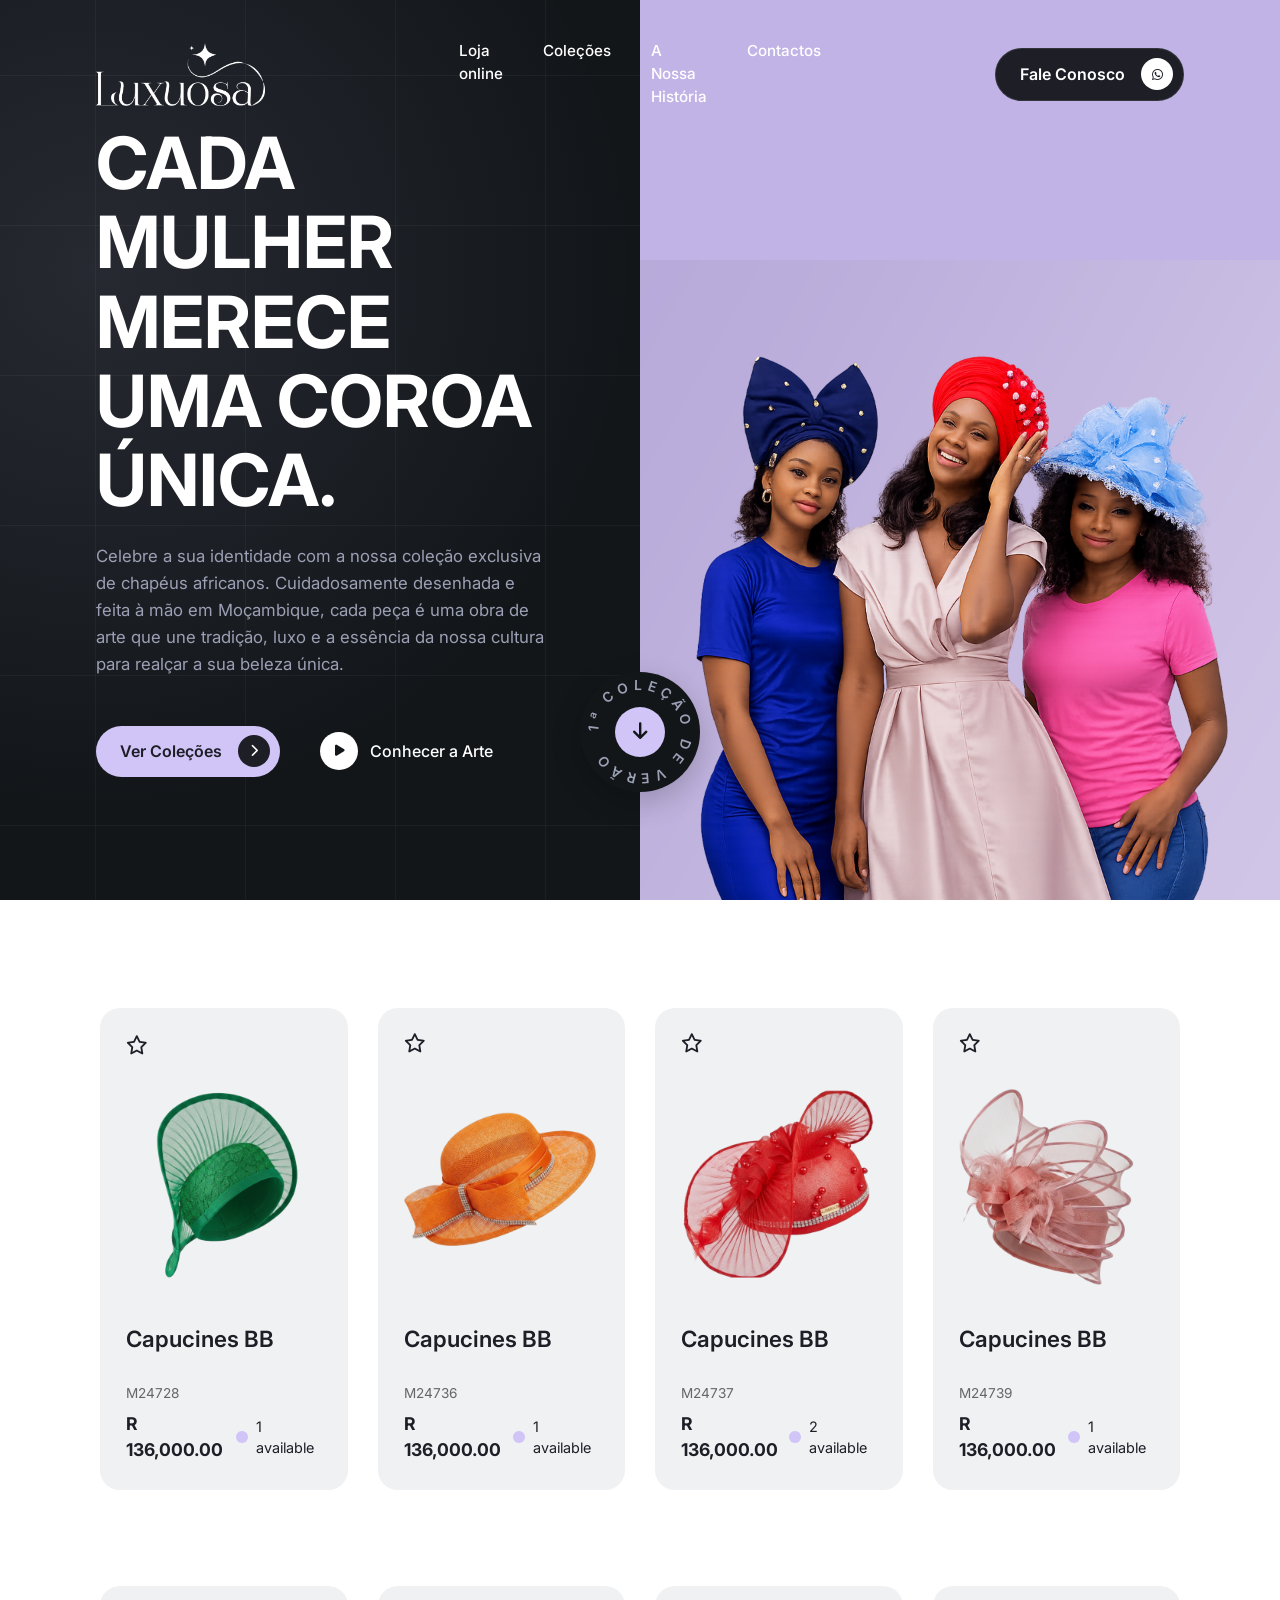
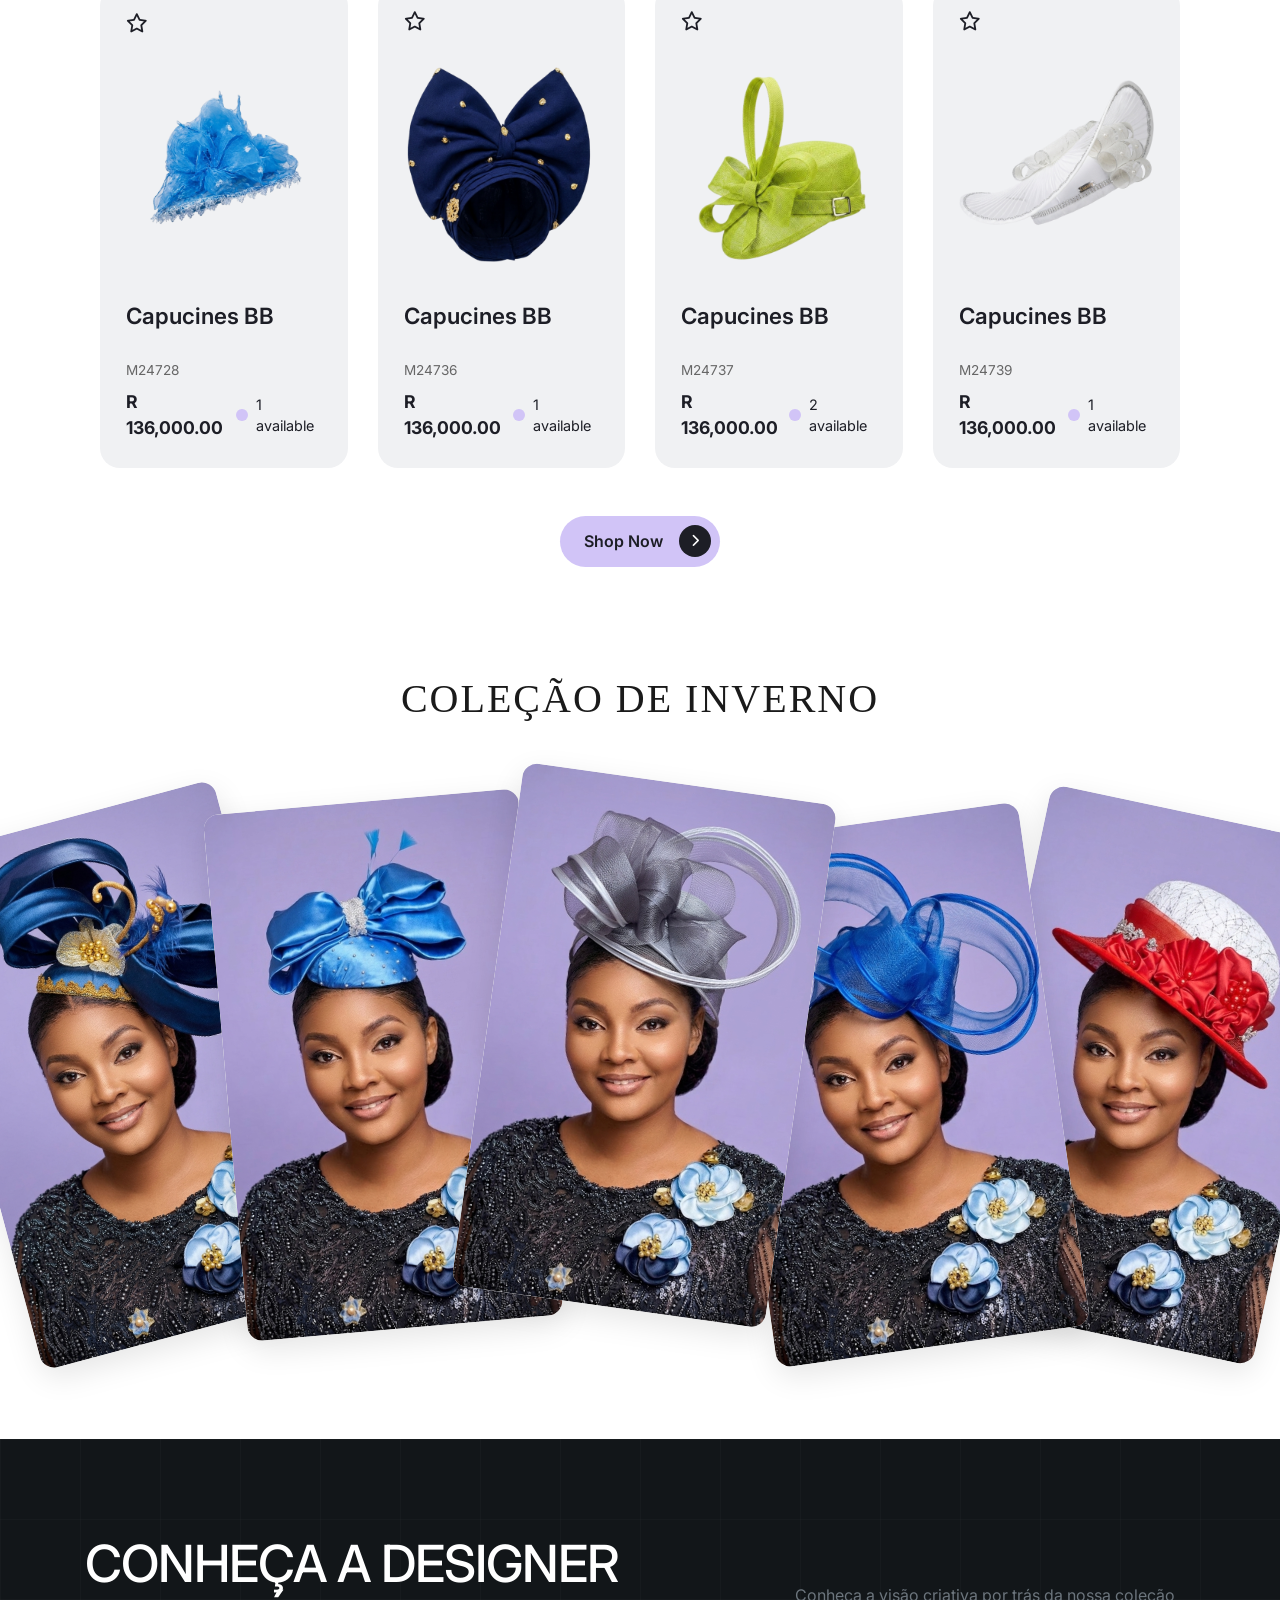
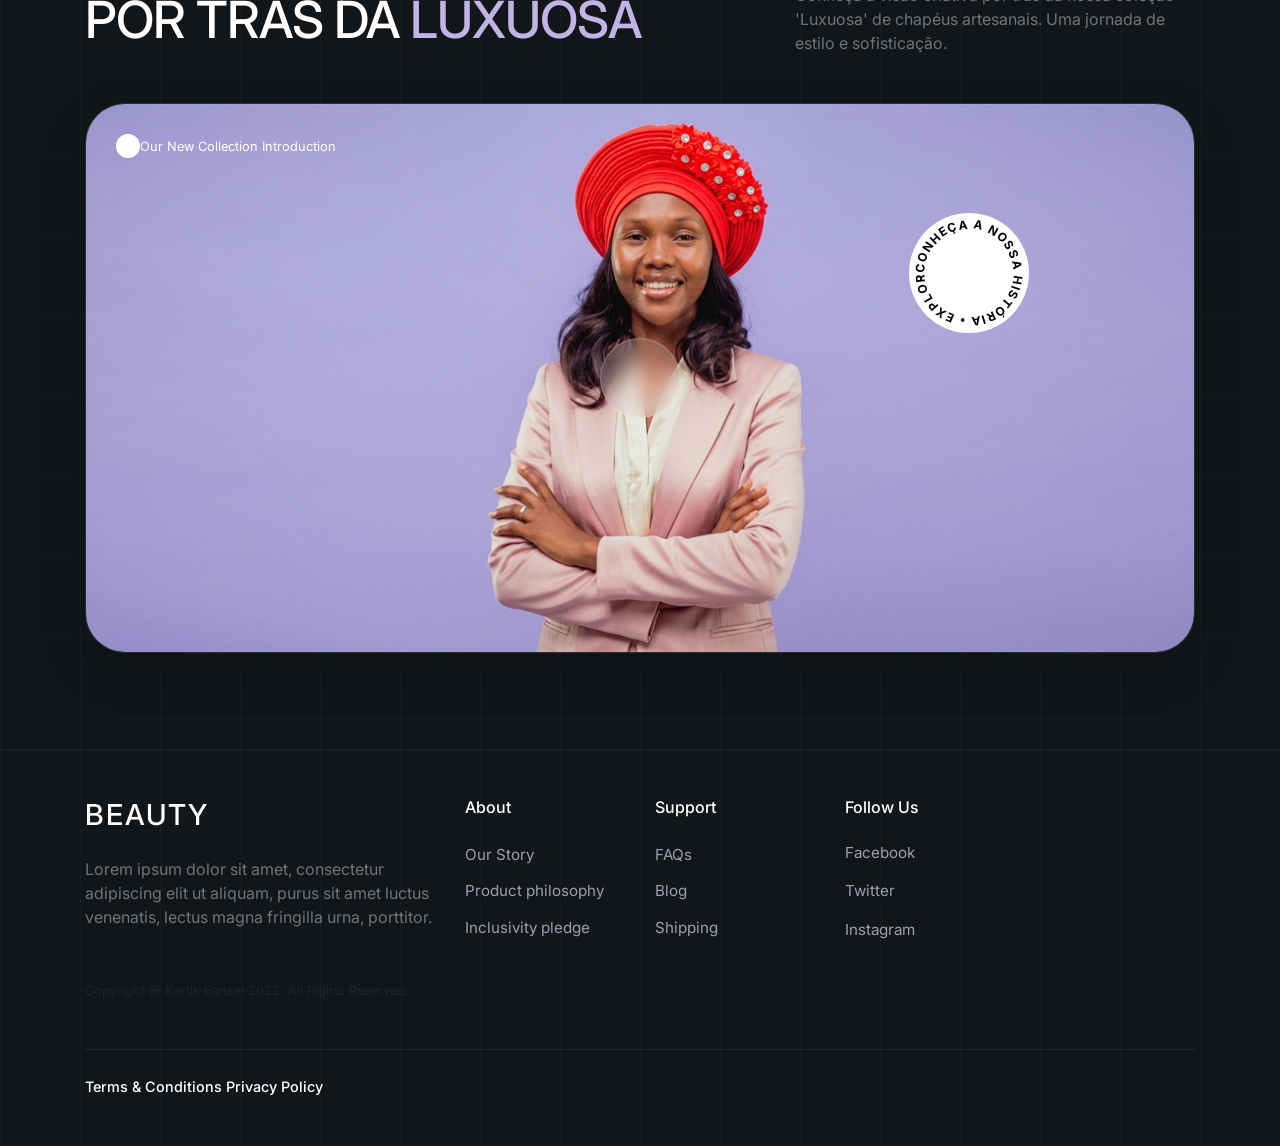
==== index.html @ 8c034217 "Add files via upload" ====
<!DOCTYPE html>
<html lang="pt-BR">

<head>
    <meta charset="UTF-8">
    <meta name="viewport" content="width=device-width, initial-scale=1.0">
    <title>Beauty Landing Page</title>
    <link href="bootstrap.min.css" rel="stylesheet">
    <link href="https://cdnjs.cloudflare.com/ajax/libs/font-awesome/6.4.2/css/all.min.css" rel="stylesheet">
    <link href="https://fonts.googleapis.com/css2?family=Inter:wght@400;500;600;700&display=swap" rel="stylesheet">
    <link href="https://fonts.googleapis.com/css2?family=Dancing+Script:wght@400;700&display=swap" rel="stylesheet">
    <link rel="stylesheet" href="style.css">
</head>

<body>

    <nav class="custom-navbar">
        <a href="#" class="brand-logo">
            <img src="logo.png" alt="Beauty Logo" class="logo-img">
        </a>

        <div class="nav-links">
            <a href="#">Loja online</a>
            <a href="#">Coleções</a>
            <a href="#">A Nossa História</a>
            <a href="#">Contactos</a>
        </div>

        <div class="nav-action">
            <a href="#" class="btn-pill btn-get-started btn">
                Fale Conosco
                <span class="icon-circle"><i class="fa-brands fa-whatsapp"></i></span>
            </a>
        </div>
    </nav>

    <div class="split-layout">

        <div class="left-side">
            <h1 class="hero-title text-uppercase">cada mulher merece uma coroa única.</h1>
            <p class="hero-subtitle">
                Celebre a sua identidade com a nossa coleção exclusiva de chapéus africanos. Cuidadosamente desenhada e
                feita à mão em
                Moçambique, cada peça é uma obra de arte que une tradição, luxo e a essência da nossa cultura para
                realçar a sua beleza
                única.
            </p>

            <div class="actions-wrapper">
                <a href="#" class="btn-pill btn-shop">
                    Ver Coleções
                    <span class="icon-circle"><i class="fa-solid fa-chevron-right"></i></span>
                </a>

                <a href="#" class="btn-demo">
                    <span class="play-circle"><i class="fa-solid fa-play"></i></span>
                    Conhecer a Arte
                </a>
            </div>
        </div>

        <div class="right-side">
            <img src="image.png" alt="Curology Products" class="product-image">
        </div>

        <div class="explore-badge">
            <svg viewBox="0 0 100 100" class="rotating-text">
                <path id="circlePath" d="M 50, 50 m -35, 0 a 35,35 0 1,1 70,0 a 35,35 0 1,1 -70,0" fill="transparent" />
                <text>
                    <textPath href="#circlePath" class="text-uppercase" fill="#9ba0b4" font-size="11.5px"
                        font-weight="600" letter-spacing="4px">
                        1ª coleção de verão
                    </textPath>
                </text>
            </svg>
            <div class="arrow-down">
                <i class="fa-solid fa-arrow-down"></i>
            </div>
        </div>

    </div>

    <section class="product-section">
        <div class="container-fluid px-5 py-5">
            <div class="row g-4 row-cols-1 row-cols-md-2 row-cols-lg-4">

                <div class="col">
                    <div class="product-card">
                        <div class="card-header-actions">
                            <i class="fa-regular fa-star star-icon"></i>
                        </div>
                        <div class="product-img-wrapper">
                            <img src="prod1.png" alt="Capucines BB">
                        </div>
                        <div class="product-info">
                            <h3 class="product-name">Capucines BB</h3>
                            <p class="product-code">M24728</p>
                            <div class="product-footer">
                                <span class="product-price">R 136,000.00</span>
                                <span class="product-stock">
                                    <span class="stock-dot"></span> 1 available
                                </span>
                            </div>
                        </div>
                    </div>
                </div>

                <div class="col">
                    <div class="product-card">
                        <i class="fa-regular fa-star star-icon"></i>
                        <div class="product-img-wrapper">
                            <img src="prod2.png" alt="Capucines BB">
                        </div>
                        <div class="product-info">
                            <h3 class="product-name">Capucines BB</h3>
                            <p class="product-code">M24736</p>
                            <div class="product-footer">
                                <span class="product-price">R 136,000.00</span>
                                <span class="product-stock">
                                    <span class="stock-dot"></span> 1 available
                                </span>
                            </div>
                        </div>
                    </div>
                </div>

                <div class="col">
                    <div class="product-card">
                        <i class="fa-regular fa-star star-icon"></i>
                        <div class="product-img-wrapper">
                            <img src="prod3.png" alt="Capucines BB">
                        </div>
                        <div class="product-info">
                            <h3 class="product-name">Capucines BB</h3>
                            <p class="product-code">M24737</p>
                            <div class="product-footer">
                                <span class="product-price">R 136,000.00</span>
                                <span class="product-stock">
                                    <span class="stock-dot"></span> 2 available
                                </span>
                            </div>
                        </div>
                    </div>
                </div>

                <div class="col">
                    <div class="product-card">
                        <i class="fa-regular fa-star star-icon"></i>
                        <div class="product-img-wrapper">
                            <img src="prod4.png" alt="Capucines BB">
                        </div>
                        <div class="product-info">
                            <h3 class="product-name">Capucines BB</h3>
                            <p class="product-code">M24739</p>
                            <div class="product-footer">
                                <span class="product-price">R 136,000.00</span>
                                <span class="product-stock">
                                    <span class="stock-dot"></span> 1 available
                                </span>
                            </div>
                        </div>
                    </div>
                </div>

            </div>
        </div>
        <div class="container-fluid px-5 py-5">
            <div class="row g-4 row-cols-1 row-cols-md-2 row-cols-lg-4">

                <div class="col">
                    <div class="product-card">
                        <div class="card-header-actions">
                            <i class="fa-regular fa-star star-icon"></i>
                        </div>
                        <div class="product-img-wrapper">
                            <img src="prod5.png" alt="Capucines BB">
                        </div>
                        <div class="product-info">
                            <h3 class="product-name">Capucines BB</h3>
                            <p class="product-code">M24728</p>
                            <div class="product-footer">
                                <span class="product-price">R 136,000.00</span>
                                <span class="product-stock">
                                    <span class="stock-dot"></span> 1 available
                                </span>
                            </div>
                        </div>
                    </div>
                </div>

                <div class="col">
                    <div class="product-card">
                        <i class="fa-regular fa-star star-icon"></i>
                        <div class="product-img-wrapper">
                            <img src="prod6.png" alt="Capucines BB">
                        </div>
                        <div class="product-info">
                            <h3 class="product-name">Capucines BB</h3>
                            <p class="product-code">M24736</p>
                            <div class="product-footer">
                                <span class="product-price">R 136,000.00</span>
                                <span class="product-stock">
                                    <span class="stock-dot"></span> 1 available
                                </span>
                            </div>
                        </div>
                    </div>
                </div>

                <div class="col">
                    <div class="product-card">
                        <i class="fa-regular fa-star star-icon"></i>
                        <div class="product-img-wrapper">
                            <img src="prod7.png" alt="Capucines BB">
                        </div>
                        <div class="product-info">
                            <h3 class="product-name">Capucines BB</h3>
                            <p class="product-code">M24737</p>
                            <div class="product-footer">
                                <span class="product-price">R 136,000.00</span>
                                <span class="product-stock">
                                    <span class="stock-dot"></span> 2 available
                                </span>
                            </div>
                        </div>
                    </div>
                </div>

                <div class="col">
                    <div class="product-card">
                        <i class="fa-regular fa-star star-icon"></i>
                        <div class="product-img-wrapper">
                            <img src="prod8.png" alt="Capucines BB">
                        </div>
                        <div class="product-info">
                            <h3 class="product-name">Capucines BB</h3>
                            <p class="product-code">M24739</p>
                            <div class="product-footer">
                                <span class="product-price">R 136,000.00</span>
                                <span class="product-stock">
                                    <span class="stock-dot"></span> 1 available
                                </span>
                            </div>
                        </div>
                    </div>
                </div>

            </div>
            
        </div>
        <div class="actions-wrapper d-flex justify-content-center align-items-center gap-4">
<div class="actions-wrapper">
                <a href="#" class="btn-pill btn-shop">
                    Shop Now
                    <span class="icon-circle"><i class="fa-solid fa-chevron-right"></i></span>
                </a>
            </div>
            </div>
    </section>
<section class="instagram-section py-5">
    <div class="text-center">
        <h2 class="feed-title mb-5">Coleção De Inverno
</h2>
        
        <div class="instagram-wrapper d-flex justify-content-center align-items-center">
            <div class="insta-card card-1">
                <img src="col-1.png" alt="Fashion 1">
            </div>
            <div class="insta-card card-2">
                <img src="col-2.png" alt="Fashion 2">
            </div>
            <div class="insta-card card-3">
                <img src="col'3.png" alt="Fashion 3">
            </div>
            <div class="insta-card card-4">
                <img src="col'4.png" alt="Fashion 4">
            </div>
            <div class="insta-card card-5">
                <img src="col'5.png" alt="Fashion 5">
            </div>
        </div>
    </div>
</section>
<section class="designer-section py-5">
    <div class="container py-5 position-relative">
        <div class="row mb-5 align-items-end">
            <div class="col-lg-7">
                <h2 class="section-title text-white fw-bold">CONHEÇA A DESIGNER <br>POR TRÁS DA <span class="text-lavender">LUXUOSA</span></h2>
            </div>
            <div class="col-lg-5 text-lg-end">
                <p class="section-description text-muted mb-0">
                    Conheça a visão criativa por trás da nossa coleção 'Luxuosa' de chapéus artesanais. Uma jornada de estilo e sofisticação.
                </p>
            </div>
        </div>

        <div class="video-wrapper position-relative">
            <div class="video-content shadow-lg">
                <img src="luxuosa.png" alt="Designer Luxuosa" class="img-fluid">
                
                <div class="video-info d-flex align-items-center">
                    <div class="logo-circle me-2"></div>
                    <span class="text-white small opacity-75">Our New Collection Introduction</span>
                </div>

                <button class="play-btn">
                    <i class="bi bi-play-fill"></i>
                </button>
            </div>

            <div class="explore-badge-dark">
                <svg viewBox="0 0 100 100" width="120" height="120">
                    <defs>
                        <path id="badgePath" d="M 50, 50 m -37, 0 a 37,37 0 1,1 74,0 a 37,37 0 1,1 -74,0" />
                    </defs>
                    <text class="badge-text">
                        <textPath xlink:href="#badgePath">CONHEÇA A NOSSA HISTÓRIA • EXPLORE MAIS • </textPath>
                    </text>
                </svg>
                <div class="badge-arrow">
                    <i class="bi bi-arrow-up-right"></i>
                </div>
            </div>
        </div>
    </div>
</section>
<footer class="footer-section">
    <div class="container py-5">
        <div class="row gy-4">
            <div class="col-lg-4 col-md-6">
                <h2 class="footer-brand fw-bold text-white mb-4">BEAUTY</h2>
                <p class="text-muted pe-lg-5">
                    Lorem ipsum dolor sit amet, consectetur adipiscing elit ut aliquam, purus sit amet luctus venenatis, lectus magna fringilla urna, porttitor.
                </p>
                <div class="copyright mt-lg-5 d-none d-lg-block">
                    <small class="text-muted-dark">Copyright @ Kartik Bansal 2022. All Rights Reserved.</small>
                </div>
            </div>

            <div class="col-lg-2 col-md-3 col-6">
                <h6 class="text-white fw-bold mb-4">About</h6>
                <ul class="list-unstyled footer-links">
                    <li><a href="#">Our Story</a></li>
                    <li><a href="#">Product philosophy</a></li>
                    <li><a href="#">Inclusivity pledge</a></li>
                </ul>
            </div>

            <div class="col-lg-2 col-md-3 col-6">
                <h6 class="text-white fw-bold mb-4">Support</h6>
                <ul class="list-unstyled footer-links">
                    <li><a href="#">FAQs</a></li>
                    <li><a href="#">Blog</a></li>
                    <li><a href="#">Shipping</a></li>
                </ul>
            </div>

            <div class="col-lg-4 col-md-6 text-lg-end">
                <h6 class="text-white fw-bold mb-4 text-lg-start ps-lg-5">Follow Us</h6>
                <ul class="list-unstyled footer-links text-lg-start ps-lg-5">
                    <li class="mb-3">
                        <a href="#" class="d-flex align-items-center">
                            <i class="bi bi-facebook me-2"></i> Facebook
                        </a>
                    </li>
                    <li class="mb-3">
                        <a href="#" class="d-flex align-items-center">
                            <i class="bi bi-twitter-x me-2"></i> Twitter
                        </a>
                    </li>
                    <li class="mb-3">
                        <a href="#" class="d-flex align-items-center">
                            <i class="bi bi-instagram me-2"></i> Instagram
                        </a>
                    </li>
                </ul>
            </div>
        </div>

        <hr class="footer-divider mt-5 mb-4">

        <div class="row align-items-center">
            <div class="col-md-6 d-lg-none mb-3">
                <small class="text-muted-dark">Copyright @ Kartik Bansal 2022. All Rights Reserved.</small>
            </div>
            <div class="col-md-12 col-lg-4 ms-auto text-lg-end footer-legal">
                <a href="#" class="me-4">Terms & Conditions</a>
                <a href="#">Privacy Policy</a>
            </div>
        </div>
    </div>
</footer>
    <script src="https://cdn.jsdelivr.net/npm/bootstrap@5.3.2/dist/js/bootstrap.bundle.min.js"></script>
</body>

</html>
---- style.css ----
:root {
          /* Cores extraídas da imagem */
          --dark-bg: #0b0c10;
          /* Um tom levemente mais profundo que o #121212 */
          --light-bg: #c1b3e6;
          --text-light: #ffffff;
          --text-muted: #9ba0b4;
          --btn-lilac: #d1c4f7;
          --btn-dark: #1d1e26;
          --grid-color: rgba(255, 255, 255, 0.04);
      }

      body,
      html {
          margin: 0;
          padding: 0;
          font-family: 'Inter', sans-serif;
          overflow-x: hidden;
      }

      /* Layout Principal */
      .split-layout {
          display: flex;
          min-height: 100vh;
          flex-wrap: wrap;
      }

      .left-side {
          background-color: var(--dark-bg);
          /* Adicionado o radial-gradient na última camada para o efeito de brilho */
          background-image:
              linear-gradient(var(--grid-color) 1px, transparent 1px),
              linear-gradient(90deg, var(--grid-color) 1px, transparent 1px),
              radial-gradient(circle at 15% 30%, rgba(193, 179, 230, 0.12) 0%, transparent 65%);
          /* Especificando o tamanho para as 3 camadas: as duas do grid e a do gradiente radial */
          background-size: 150px 150px, 150px 150px, 100% 100%;
          background-position: center center;
          flex: 1 1 50%;
          display: flex;
          flex-direction: column;
          justify-content: center;
          padding: 5rem 6rem;
          position: relative;
      }

      .right-side {
          background-color: var(--light-bg);
          flex: 1 1 50%;
          display: flex;
          align-items: flex-end;
          justify-content: center;
          position: relative;
      }

      /* Navbar Absoluta */
      .custom-navbar {
          position: absolute;
          top: 0;
          left: 0;
          width: 100%;
          padding: 2.5rem 6rem;
          display: flex;
          justify-content: space-between;
          align-items: center;
          z-index: 10;
      }

      .brand-logo {
          width: 33%;
          display: flex;
          align-items: center;
          text-decoration: none;
      }

      .logo-img {
          /* Define uma altura que preserva a estética original do texto */
          height: 4rem;
          width: auto;
          /* Mantém a proporção da largura de 2550x589px */
          max-width: 100%;
          object-fit: contain;
          position: absolute;
      }

      /* Ajuste para mobile para o logo não ficar pequeno demais */
      @media (max-width: 991px) {
          .logo-img {
              height: 28px;
          }
      }

      .nav-links {

          display: flex;
          gap: 2.5rem;
          width: 33%;
          justify-content: center;
      }

      .nav-links a {
          color: var(--text-light);
          text-decoration: none;
          font-weight: 500;
          font-size: 0.95rem;
          transition: opacity 0.3s ease;
      }

      .nav-links a:hover {
          opacity: 0.7;
      }

      .nav-action {
          width: 33%;
          display: flex;
          justify-content: flex-end;
      }

      /* Tipografia Hero */
      .hero-title {
          color: var(--text-light);
          font-weight: 700;
          font-size: 4.5rem;
          line-height: 1.1;
          margin-bottom: 1.5rem;
          max-width: 600px;
      }

      .hero-subtitle {
          color: var(--text-muted);
          font-size: 1.05rem;
          line-height: 1.6;
          max-width: 480px;
          margin-bottom: 3rem;
      }

      /* Botões */
      .btn-pill {
          border-radius: 50px;
          padding: 0.6rem 0.6rem 0.6rem 1.5rem;
          font-weight: 600;
          display: inline-flex;
          align-items: center;
          gap: 1rem;
          text-decoration: none;
          transition: transform 0.2s ease;
      }

      .btn-pill:hover {
          transform: scale(1.02);
      }

      .btn-shop {
          background-color: var(--btn-lilac);
          color: var(--btn-dark);
      }

      .btn-shop .icon-circle {
          background-color: var(--btn-dark);
          color: var(--text-light);
          width: 32px;
          height: 32px;
          border-radius: 50%;
          display: flex;
          align-items: center;
          justify-content: center;
          font-size: 0.8rem;
      }

      .btn-get-started {
          background-color: var(--btn-dark);
          color: var(--text-light);
          border: 1px solid rgba(255, 255, 255, 0.1);
      }

      .btn-get-started .icon-circle {
          background-color: var(--text-light);
          color: var(--btn-dark);
          width: 32px;
          height: 32px;
          border-radius: 50%;
          display: flex;
          align-items: center;
          justify-content: center;
          font-size: 0.8rem;
      }

      .btn-demo {
          color: var(--text-light);
          text-decoration: none;
          font-weight: 500;
          display: inline-flex;
          align-items: center;
          gap: 0.8rem;
      }

      .btn-demo .play-circle {
          background-color: var(--text-light);
          color: var(--dark-bg);
          width: 38px;
          height: 38px;
          border-radius: 50%;
          display: flex;
          align-items: center;
          justify-content: center;
          font-size: 0.8rem;
          padding-left: 3px;
          /* Centraliza visualmente o ícone de play */
      }

      .actions-wrapper {
          display: flex;
          align-items: center;
          gap: 2.5rem;
      }

      /* Imagem do Produto */
      .product-image {
          width: 100%;
          object-fit: contain;
      }

      /* Selo Circular (Explore Now) */
      .explore-badge {
          position: absolute;
          bottom: 12%;
          left: 50%;
          transform: translateX(-50%);
          width: 120px;
          height: 120px;
          background-color: var(--dark-bg);
          border-radius: 50%;
          z-index: 20;
          display: flex;
          align-items: center;
          justify-content: center;
          box-shadow: 0 10px 30px rgba(0, 0, 0, 0.2);
      }

      .rotating-text {
          position: absolute;
          width: 100%;
          height: 100%;
          animation: rotate 12s linear infinite;
      }

      @keyframes rotate {
          100% {
              transform: rotate(360deg);
          }
      }

      .explore-badge .arrow-down {
          background-color: var(--btn-lilac);
          color: var(--dark-bg);
          width: 50px;
          height: 50px;
          border-radius: 50%;
          display: flex;
          align-items: center;
          justify-content: center;
          font-size: 1.2rem;
          z-index: 2;
      }

      /* Responsividade */
      @media (max-width: 991px) {
          .split-layout {
              flex-direction: column;
          }

          .left-side,
          .right-side {
              flex: 1 1 100%;
              min-height: 50vh;
              padding: 4rem 2rem;
          }

          .custom-navbar {
              padding: 1.5rem 2rem;
          }

          .nav-links {
              display: none;
              /* Esconde links no mobile para simplificar */
          }

          .hero-title {
              font-size: 3rem;
          }

          .explore-badge {
              top: 50%;
              bottom: auto;
              transform: translate(-50%, -50%);
          }

          .product-image {
              margin-top: 4rem;
          }
      }

      /* =========================================
   Seção de Produtos (Grid)
   ========================================= */

      .product-section {
          background-color: var(--white-bg);
          padding: 60px 0;
      }

      .product-card {
          background-color: #f0f1f3;
          /* Cinza claro da imagem original */
          border-radius: 20px;
          padding: 25px;
          height: 100%;
          display: flex;
          flex-direction: column;
          transition: all 0.3s ease;
          border: 1px solid transparent;
      }

      .product-card:hover {
          transform: translateY(-10px);
          background-color: #ffffff;
          box-shadow: 0 20px 40px rgba(0, 0, 0, 0.4);
      }

      .star-icon {
          font-size: 1.2rem;
          color: #1d1e26;
          cursor: pointer;
          margin-bottom: 15px;
      }

      .product-img-wrapper {
          flex-grow: 1;
          display: flex;
          align-items: center;
          justify-content: center;
          padding: 20px 0;
      }

      .product-img-wrapper img {
          max-width: 100%;
          max-height: 250px;
          object-fit: contain;
      }

      .product-info {
          margin-top: 20px;
      }

      .product-name {
          font-size: 1.4rem;
          font-weight: 600;
          color: #1d1e26;
          margin-bottom: 30px;
          /* Espaço maior como na imagem */
      }

      .product-code {
          color: #666;
          font-size: 0.85rem;
          margin-bottom: 8px;
      }

      .product-footer {
          display: flex;
          justify-content: space-between;
          align-items: center;
      }

      .product-price {
          font-weight: 700;
          font-size: 1.1rem;
          color: #1d1e26;
      }

      .product-stock {
          display: flex;
          align-items: center;
          gap: 8px;
          font-size: 0.9rem;
          color: #1d1e26;
      }

      .stock-dot {
          width: 12px;
          height: 12px;
          background-color: var(--btn-lilac);
          /* Verde indicador */
          border-radius: 50%;
      }

      /* Ajuste Responsivo para Desktop */
      @media (min-width: 1200px) {
          .product-section .container-fluid {
              padding-left: 100px !important;
              padding-right: 100px !important;
          }
      }



      /* Importando uma fonte serifada elegante similar à imagem */
@import url('https://fonts.googleapis.com/css2?family=Playfair+Display:wght@500&display=swap');

.instagram-section {
    background-color: #ffffff;
    overflow: hidden; /* Evita scroll horizontal por causa das rotações */
    padding-bottom: 100px !important;
}

.feed-title {
    font-family: 'Playfair Display', serif;
    font-size: 2.5rem;
    letter-spacing: 2px;
    text-transform: uppercase;
    color: #1a1a1a;
}

.instagram-wrapper {
    padding-top: 40px;
    perspective: 1000px; /* Adiciona profundidade leve */
}

/* Estilo Base dos Cards */
.insta-card {
    width: 345px;
    height: 528px;
    background-color: #eee;
    border-radius: 15px; /* Bordas arredondadas suaves */
    overflow: hidden;
    box-shadow: 0 10px 30px rgba(0,0,0,0.1);
    transition: transform 0.3s ease, z-index 0s;
    margin: 0 -30px; /* Margem negativa para criar o overlap (sobreposição) */
    position: relative;
}

.insta-card img {
    width: 100%;
    height: 100%;
    object-fit: cover;
}

/* Efeito de Hover: Traz o card para frente e endireita */
.insta-card:hover {
    transform: rotate(0deg) scale(1.1) !important;
    z-index: 10;
}

/* Rotações Individuais para imitar a colagem da imagem */
.card-1 { 
    transform: rotate(-15deg); 
    z-index: 1;
}

.card-2 { 
    transform: rotate(-5deg) translateY(-10px); 
    z-index: 2;
}

.card-3 { 
    transform: rotate(8deg) translateY(-30px); 
    z-index: 3;
}

.card-4 { 
    transform: rotate(-8deg) translateY(10px); 
    z-index: 2;
}

.card-5 { 
    transform: rotate(12deg); 
    z-index: 1;
}

/* Responsividade para dispositivos móveis */
@media (max-width: 991px) {
    .instagram-wrapper {
        flex-wrap: wrap;
        gap: 20px;
    }
    
    .insta-card {
        margin: 0;
        transform: rotate(0deg) !important;
        width: 45%;
        height: 250px;
    }
}

.footer-section {
    background-color: var(--dark-bg);
    position: relative;
    border-top: 1px solid rgba(255, 255, 255, 0.05);
    /* Repetindo o padrão de grade da Hero para consistência */
    background-image: 
        linear-gradient(to right, rgba(255,255,255,0.02) 1px, transparent 1px),
        linear-gradient(to bottom, rgba(255,255,255,0.02) 1px, transparent 1px);
    background-size: 80px 80px;
}

.footer-brand {
    letter-spacing: 2px;
    font-size: 1.8rem;
}

.footer-links li {
    margin-bottom: 12px;
}

.footer-links a {
    color: var(--text-muted);
    text-decoration: none;
    transition: color 0.3s ease;
    font-size: 0.95rem;
}

.footer-links a:hover {
    color: #ffffff;
}

.footer-divider {
    border-color: rgba(255, 255, 255, 0.08);
}

.text-muted-dark {
    color: var(--text-muted-dark);
}

.footer-legal a {
    color: #ffffff;
    text-decoration: none;
    font-size: 0.9rem;
    font-weight: 500;
}

.footer-legal a:hover {
    text-decoration: underline;
}

/* Ajuste para ícones das redes sociais */
.footer-links i {
    font-size: 1.1rem;
}

@media (max-width: 991px) {
    .footer-section {
        background-size: 40px 40px; /* Grade menor em telas pequenas */
    }

    
}
:root {
    --dark-bg: #121619; /* Cor principal do site fornecido */
    --lavender: #c1b3e6; /* Cor de destaque para Luxuosa */
}

.designer-section {
    background-color: var(--dark-bg);
    position: relative;
    /* Padrão de grade idêntico ao da Hero e Footer fornecidos */
    background-image: 
        linear-gradient(to right, rgba(255,255,255,0.02) 1px, transparent 1px),
        linear-gradient(to bottom, rgba(255,255,255,0.02) 1px, transparent 1px);
    background-size: 80px 80px;
}

.section-title {
    font-size: 3.2rem;
    letter-spacing: -1px;
    line-height: 1.1;
}

.text-lavender {
    color: var(--lavender);
}

.section-description {
    font-size: 1rem;
    max-width: 400px;
    margin-left: auto;
}

/* Container de Vídeo */
.video-content {
    border-radius: 40px; /* Bordas arredondadas conforme image_6faacf.jpg */
    overflow: hidden;
    position: relative;
    height: 550px;
    border: 1px solid rgba(255,255,255,0.1);
}

.video-content img {
    width: 100%;
    height: 100%;
    object-fit: cover;
}

.video-info {
    position: absolute;
    top: 30px;
    left: 30px;
    z-index: 5;
}

.logo-circle {
    width: 24px;
    height: 24px;
    background: white;
    border-radius: 50%;
}

/* Botão Play Glassmorphism */
.play-btn {
    position: absolute;
    top: 50%;
    left: 50%;
    transform: translate(-50%, -50%);
    width: 80px;
    height: 80px;
    background: rgba(255, 255, 255, 0.15);
    backdrop-filter: blur(10px);
    border: 1px solid rgba(255, 255, 255, 0.2);
    border-radius: 50%;
    color: white;
    font-size: 2rem;
    display: flex;
    align-items: center;
    justify-content: center;
    transition: 0.3s ease;
}

.play-btn:hover {
    transform: translate(-50%, -50%) scale(1.1);
    background: rgba(255, 255, 255, 0.25);
}

/* Selo Circular Temático */
.explore-badge-dark {
    position: absolute;
    top: 20%;
    right: 15%;
    width: 120px;
    height: 120px;
    background: #ffffff;
    border-radius: 50%;
    display: flex;
    align-items: center;
    justify-content: center;
    z-index: 10;
}

.badge-text {
    font-size: 10px;
    font-weight: bold;
    fill: #000;
    letter-spacing: 1px;
}

.badge-arrow {
    position: absolute;
    font-size: 1.5rem;
    color: #000;
}

/* Rotação contínua do texto do selo */
.explore-badge-dark svg {
    animation: rotateText 15s linear infinite;
}

@keyframes rotateText {
    from { transform: rotate(0deg); }
    to { transform: rotate(360deg); }
}

@media (max-width: 991px) {
    .section-title { font-size: 2.2rem; }
    .video-content { height: 400px; }
    .explore-badge-dark { top: -40px; right: 5%; }
}
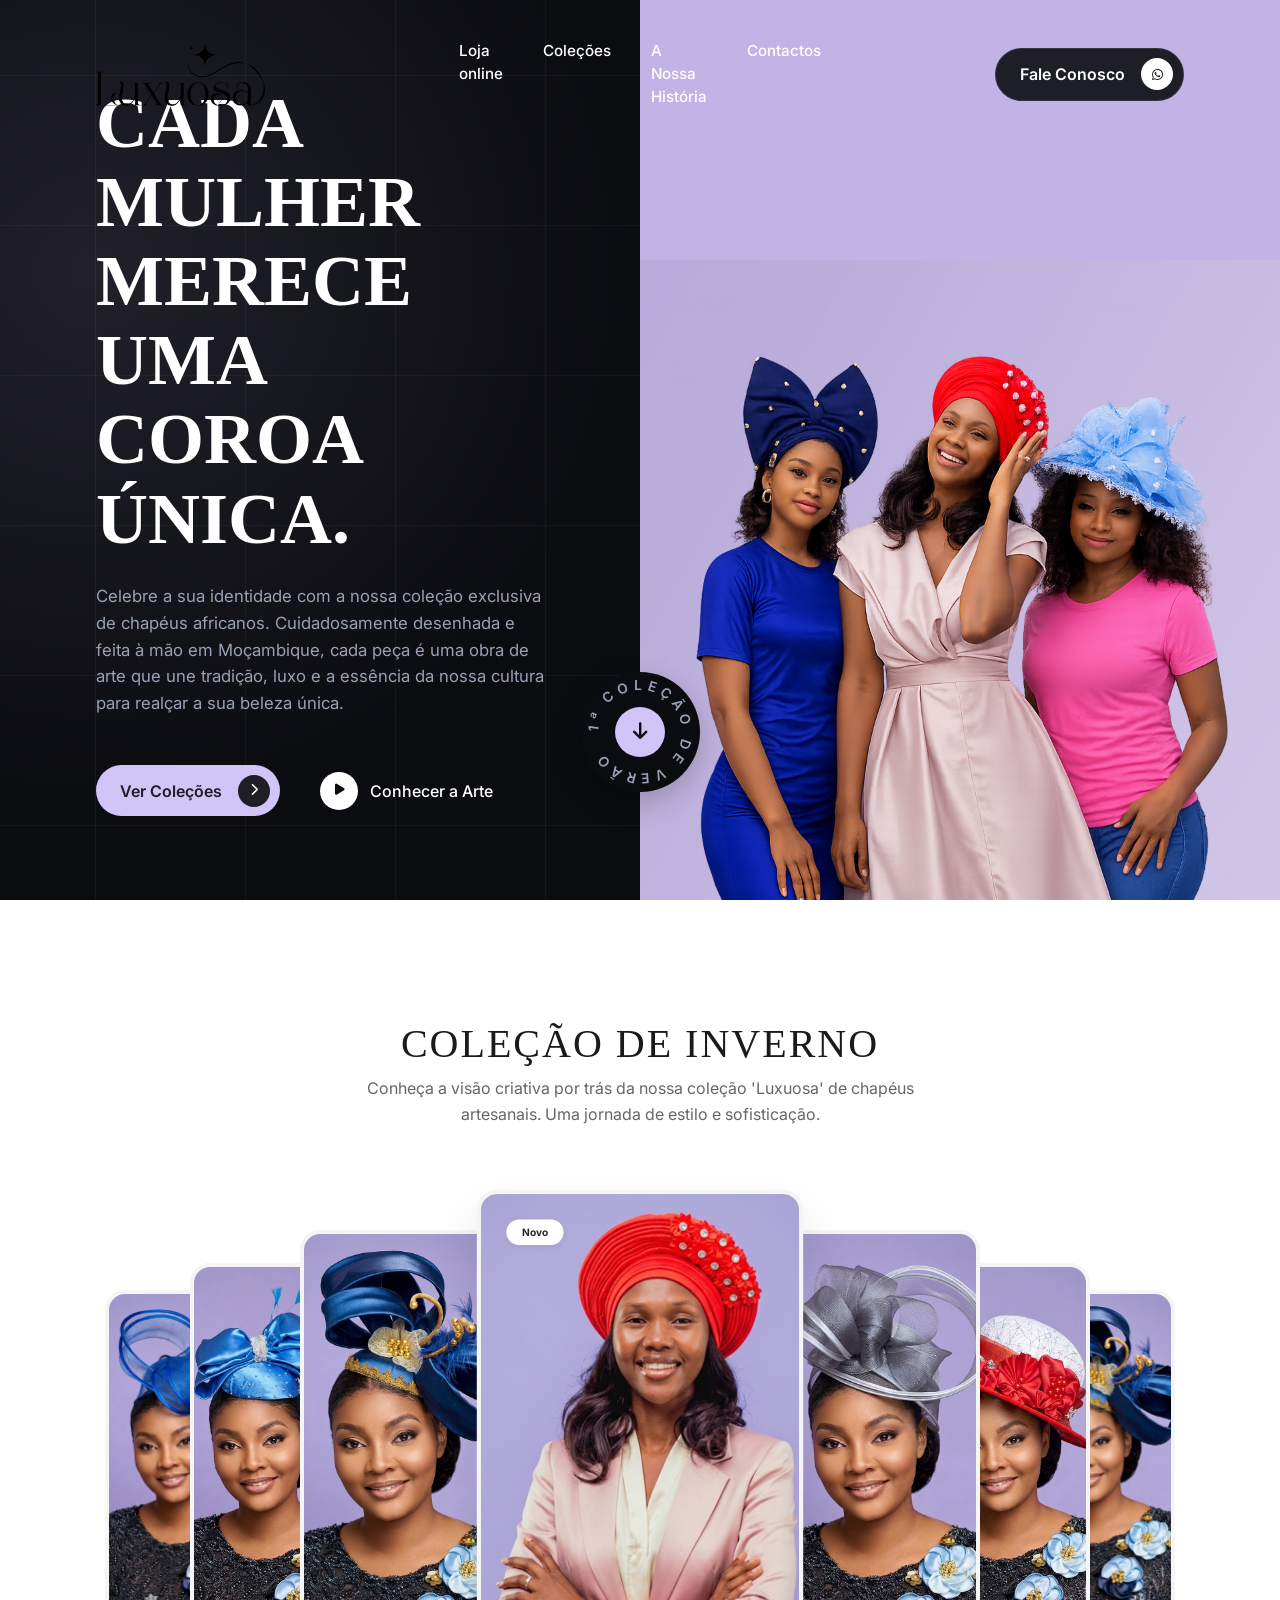
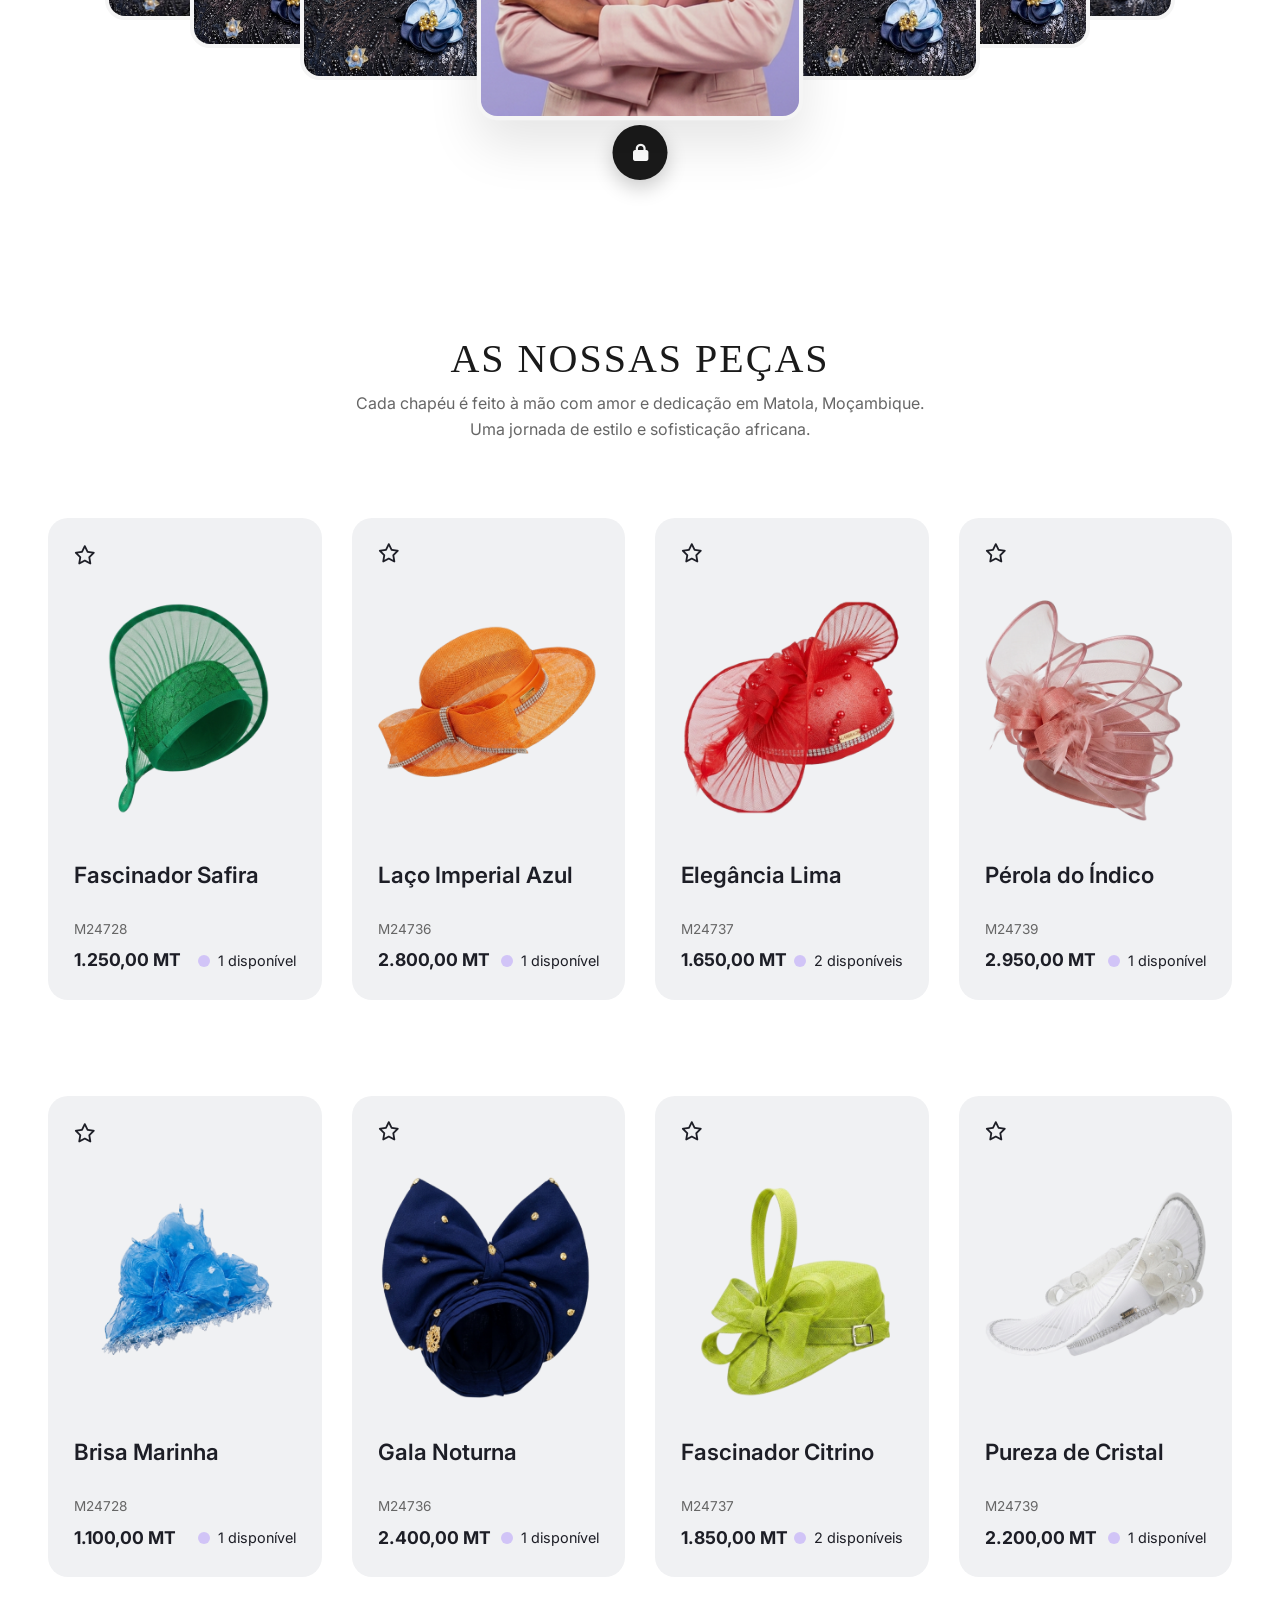
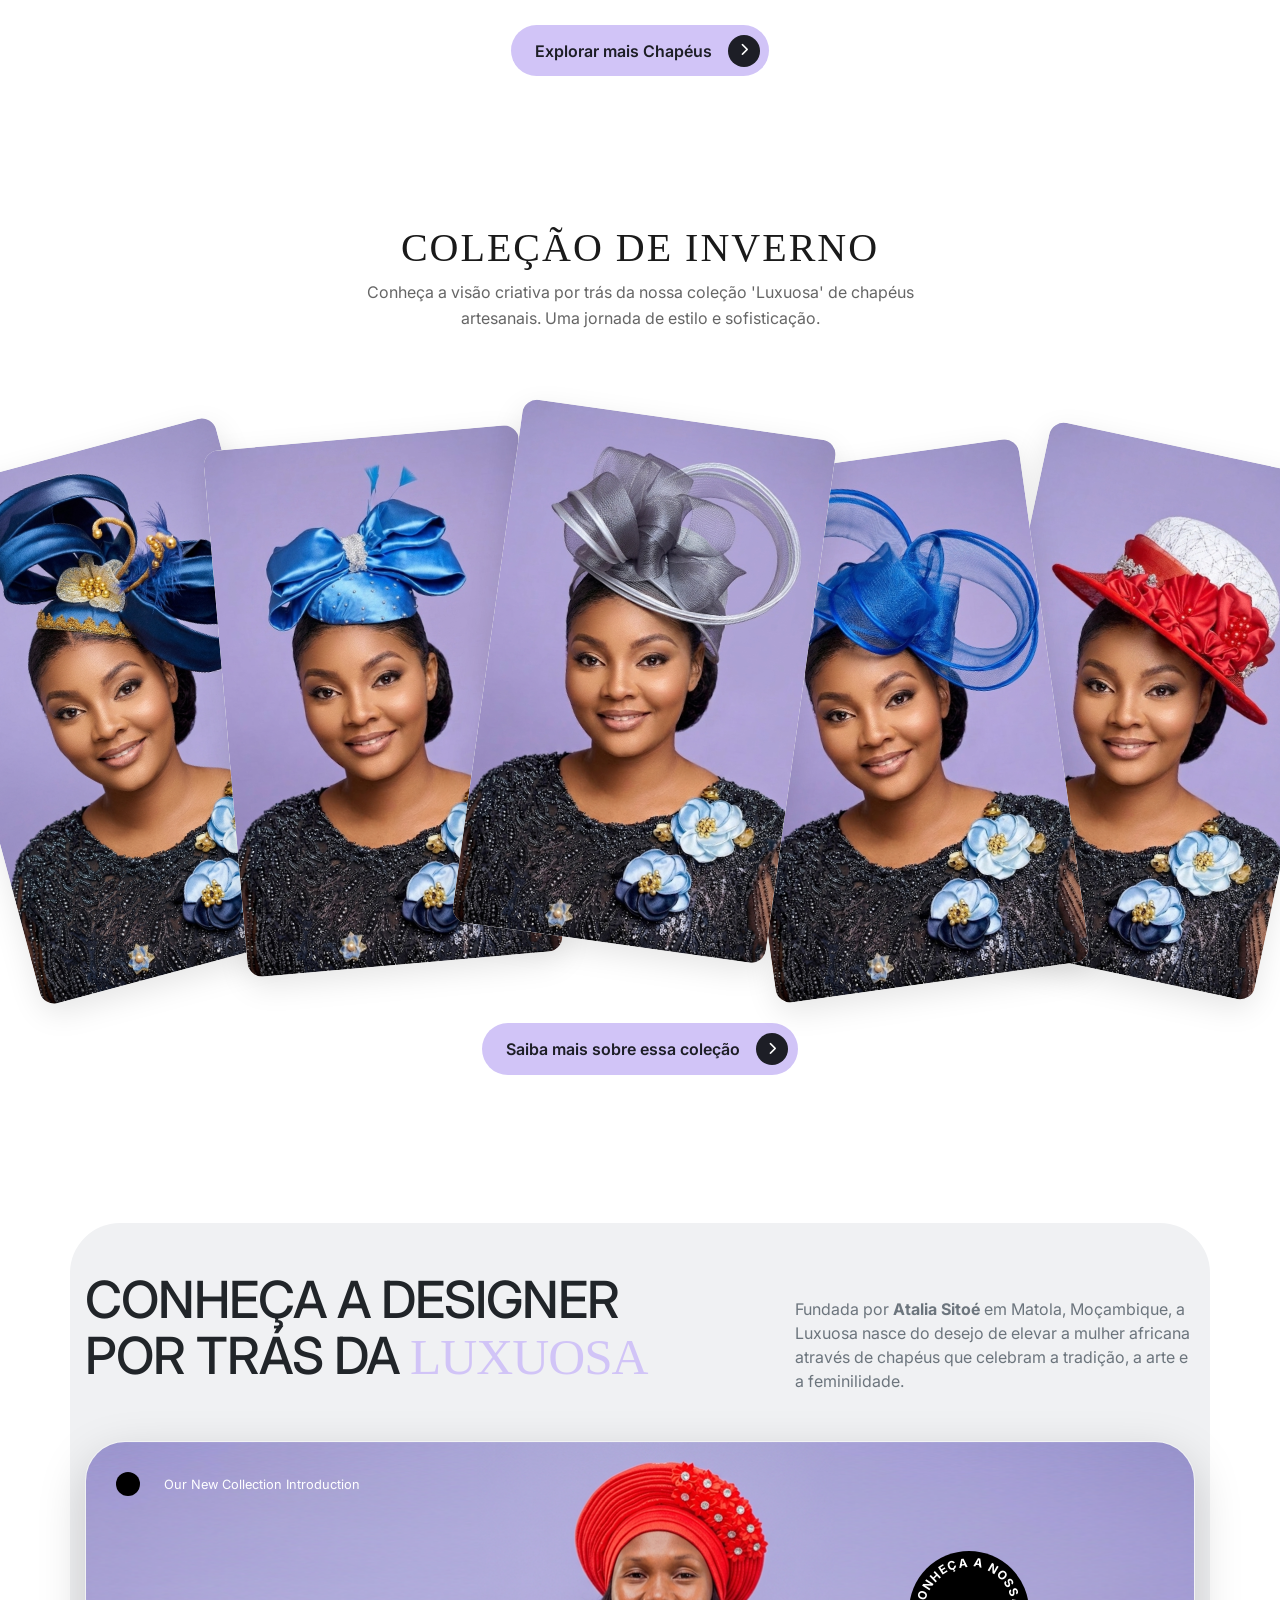
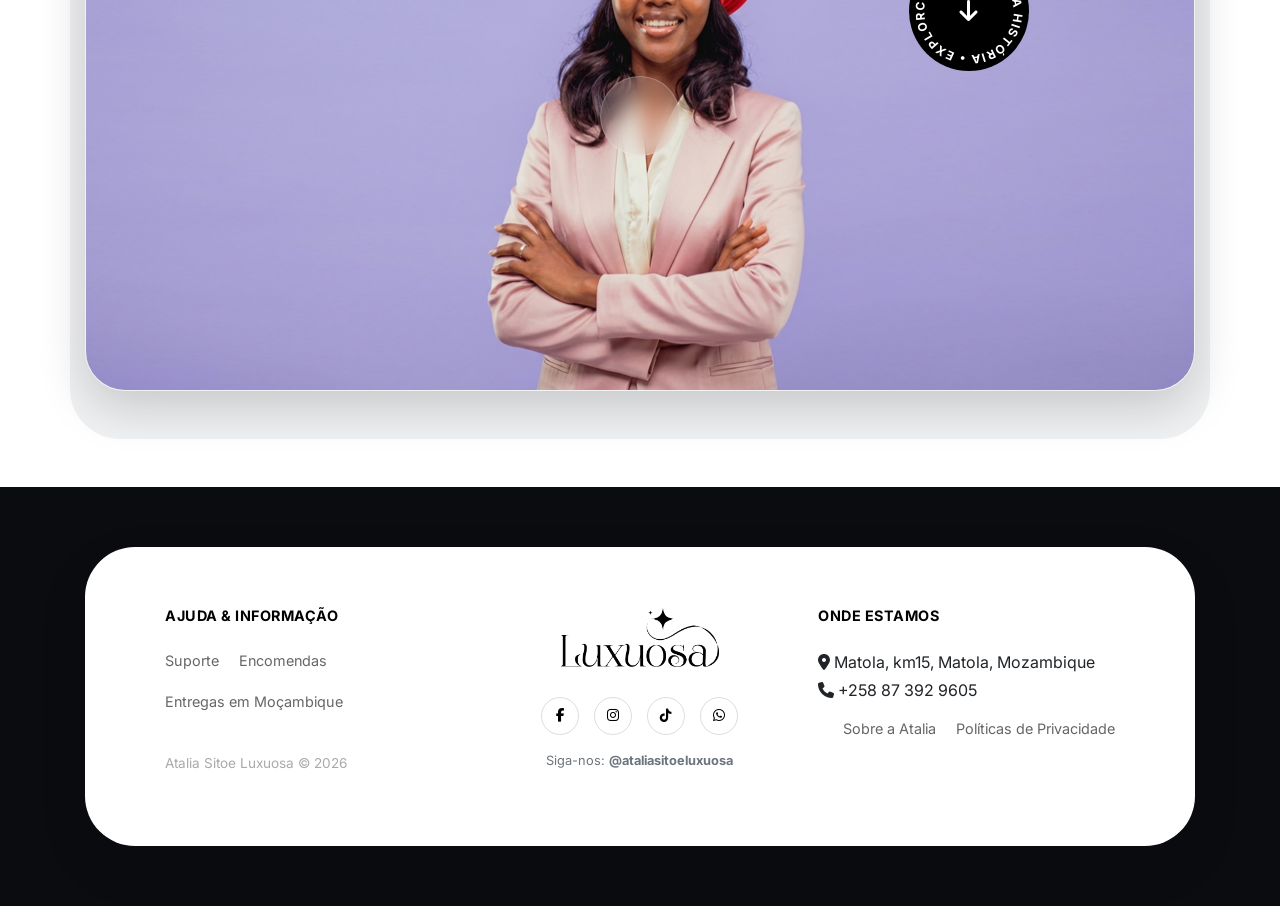
==== commit f3458f89: "Add files via upload" ====
--- a/index.html
+++ b/index.html
@@ -79,8 +79,86 @@
         </div>
 
     </div>
-
+    <section class="mobile-explore-section d-md-none">
+    <h2 class="mobile-explore-title">Explore a Nossa Coleção</h2>
+    <p class="mobile-explore-text">
+        Peças artesanais exclusivas desenhadas em Moçambique para realçar a sua beleza única, celebrando a sua tradição e luxo.
+    </p>
+    
+    <div class="mobile-layout-footer">
+        <div class="mobile-btns-group">
+            <a href="#" class="btn-mobile-v2 solid">
+                Ver Coleções
+                <span class="icon-dot"><i class="fa-solid fa-chevron-right"></i></span>
+            </a>
+            <a href="#" class="btn-mobile-v2 light">
+                Conhecer a Arte
+            </a>
+        </div>
+        
+        <div class="mobile-mini-badge">
+            <svg viewBox="0 0 100 100" class="rotate-anim">
+                <path id="pathMobile" d="M 50, 50 m -35, 0 a 35,35 0 1,1 70,0 a 35,35 0 1,1 -70,0" fill="transparent" />
+                <text>
+                    <textPath href="#pathMobile" class="badge-text-style">
+                        1ª COLEÇÃO DE VERÃO • 
+                    </textPath>
+                </text>
+            </svg>
+            <div class="badge-center-arrow">
+                <i class="fa-solid fa-arrow-down"></i>
+            </div>
+        </div>
+    </div>
+</section>
+    <section class="featured-collection">
+        <div class="container-fluid">
+            <div class="titulo text-center mobile-hiden">
+                <h2 class="feed-title">Coleção De Inverno
+                </h2>
+                <h5>Conheça a visão criativa por trás da nossa coleção 'Luxuosa' de chapéus <br> artesanais. Uma jornada
+                    de estilo e sofisticação.</h5>
+            </div>
+
+            <div class="featured-slider-wrapper">
+                <div class="featured-card side-card-left-2 d-none d-lg-block">
+                    <img src="col'4.png" alt="Model">
+                </div>
+                <div class="featured-card side-card-left-1 d-none d-md-block">
+                    <img src="col-2.png" alt="Model">
+                </div>
+                <div class="featured-card side-card-left-0">
+                    <img src="col-1.png" alt="Model">
+                </div>
+
+                <div class="featured-card active-card">
+                    <span class="badge-new">Novo</span>
+
+                    <img src="luxuosa.png" alt="Main Model">
+
+                </div>
+                <button class="btn-action-lock">
+                    <i class="fa-solid fa-lock"></i>
+                </button>
+                <div class="featured-card side-card-right-0">
+                    <img src="col'3.png" alt="Model">
+                </div>
+                <div class="featured-card side-card-right-1 d-none d-md-block">
+                    <img src="col'5.png" alt="Model">
+                </div>
+                <div class="featured-card side-card-right-2 d-none d-lg-block">
+                    <img src="col-1.png" alt="Model">
+                </div>
+            </div>
+        </div>
+    </section>
     <section class="product-section">
+        <div class="titulo text-center">
+            <h2 class="feed-title">As Nossas Peças</h2>
+            <h5>Cada chapéu é feito à mão com amor e dedicação em Matola, Moçambique. <br>
+                Uma jornada de estilo e sofisticação africana.</h5>
+        </div>
+
         <div class="container-fluid px-5 py-5">
             <div class="row g-4 row-cols-1 row-cols-md-2 row-cols-lg-4">
 
@@ -90,80 +168,81 @@
                             <i class="fa-regular fa-star star-icon"></i>
                         </div>
                         <div class="product-img-wrapper">
-                            <img src="prod1.png" alt="Capucines BB">
-                        </div>
-                        <div class="product-info">
-                            <h3 class="product-name">Capucines BB</h3>
+                            <img src="prod1.png" alt="Fascinador Safira">
+                        </div>
+                        <div class="product-info">
+                            <h3 class="product-name">Fascinador Safira</h3>
                             <p class="product-code">M24728</p>
                             <div class="product-footer">
-                                <span class="product-price">R 136,000.00</span>
-                                <span class="product-stock">
-                                    <span class="stock-dot"></span> 1 available
-                                </span>
-                            </div>
-                        </div>
-                    </div>
-                </div>
-
-                <div class="col">
-                    <div class="product-card">
-                        <i class="fa-regular fa-star star-icon"></i>
-                        <div class="product-img-wrapper">
-                            <img src="prod2.png" alt="Capucines BB">
-                        </div>
-                        <div class="product-info">
-                            <h3 class="product-name">Capucines BB</h3>
+                                <span class="product-price">1.250,00 MT</span>
+                                <span class="product-stock">
+                                    <span class="stock-dot"></span> 1 disponível
+                                </span>
+                            </div>
+                        </div>
+                    </div>
+                </div>
+
+                <div class="col">
+                    <div class="product-card">
+                        <i class="fa-regular fa-star star-icon"></i>
+                        <div class="product-img-wrapper">
+                            <img src="prod2.png" alt="Laço Imperial Azul">
+                        </div>
+                        <div class="product-info">
+                            <h3 class="product-name">Laço Imperial Azul</h3>
                             <p class="product-code">M24736</p>
                             <div class="product-footer">
-                                <span class="product-price">R 136,000.00</span>
-                                <span class="product-stock">
-                                    <span class="stock-dot"></span> 1 available
-                                </span>
-                            </div>
-                        </div>
-                    </div>
-                </div>
-
-                <div class="col">
-                    <div class="product-card">
-                        <i class="fa-regular fa-star star-icon"></i>
-                        <div class="product-img-wrapper">
-                            <img src="prod3.png" alt="Capucines BB">
-                        </div>
-                        <div class="product-info">
-                            <h3 class="product-name">Capucines BB</h3>
+                                <span class="product-price">2.800,00 MT</span>
+                                <span class="product-stock">
+                                    <span class="stock-dot"></span> 1 disponível
+                                </span>
+                            </div>
+                        </div>
+                    </div>
+                </div>
+
+                <div class="col">
+                    <div class="product-card">
+                        <i class="fa-regular fa-star star-icon"></i>
+                        <div class="product-img-wrapper">
+                            <img src="prod3.png" alt="Elegância Lima">
+                        </div>
+                        <div class="product-info">
+                            <h3 class="product-name">Elegância Lima</h3>
                             <p class="product-code">M24737</p>
                             <div class="product-footer">
-                                <span class="product-price">R 136,000.00</span>
-                                <span class="product-stock">
-                                    <span class="stock-dot"></span> 2 available
-                                </span>
-                            </div>
-                        </div>
-                    </div>
-                </div>
-
-                <div class="col">
-                    <div class="product-card">
-                        <i class="fa-regular fa-star star-icon"></i>
-                        <div class="product-img-wrapper">
-                            <img src="prod4.png" alt="Capucines BB">
-                        </div>
-                        <div class="product-info">
-                            <h3 class="product-name">Capucines BB</h3>
+                                <span class="product-price">1.650,00 MT</span>
+                                <span class="product-stock">
+                                    <span class="stock-dot"></span> 2 disponíveis
+                                </span>
+                            </div>
+                        </div>
+                    </div>
+                </div>
+
+                <div class="col">
+                    <div class="product-card">
+                        <i class="fa-regular fa-star star-icon"></i>
+                        <div class="product-img-wrapper">
+                            <img src="prod4.png" alt="Pérola do Índico">
+                        </div>
+                        <div class="product-info">
+                            <h3 class="product-name">Pérola do Índico</h3>
                             <p class="product-code">M24739</p>
                             <div class="product-footer">
-                                <span class="product-price">R 136,000.00</span>
-                                <span class="product-stock">
-                                    <span class="stock-dot"></span> 1 available
-                                </span>
-                            </div>
-                        </div>
-                    </div>
-                </div>
-
-            </div>
-        </div>
+                                <span class="product-price">2.950,00 MT</span>
+                                <span class="product-stock">
+                                    <span class="stock-dot"></span> 1 disponível
+                                </span>
+                            </div>
+                        </div>
+                    </div>
+                </div>
+
+            </div>
+        </div>
+
         <div class="container-fluid px-5 py-5">
             <div class="row g-4 row-cols-1 row-cols-md-2 row-cols-lg-4">
 
@@ -173,224 +252,221 @@
                             <i class="fa-regular fa-star star-icon"></i>
                         </div>
                         <div class="product-img-wrapper">
-                            <img src="prod5.png" alt="Capucines BB">
-                        </div>
-                        <div class="product-info">
-                            <h3 class="product-name">Capucines BB</h3>
+                            <img src="prod5.png" alt="Brisa Marinha">
+                        </div>
+                        <div class="product-info">
+                            <h3 class="product-name">Brisa Marinha</h3>
                             <p class="product-code">M24728</p>
                             <div class="product-footer">
-                                <span class="product-price">R 136,000.00</span>
-                                <span class="product-stock">
-                                    <span class="stock-dot"></span> 1 available
-                                </span>
-                            </div>
-                        </div>
-                    </div>
-                </div>
-
-                <div class="col">
-                    <div class="product-card">
-                        <i class="fa-regular fa-star star-icon"></i>
-                        <div class="product-img-wrapper">
-                            <img src="prod6.png" alt="Capucines BB">
-                        </div>
-                        <div class="product-info">
-                            <h3 class="product-name">Capucines BB</h3>
+                                <span class="product-price">1.100,00 MT</span>
+                                <span class="product-stock">
+                                    <span class="stock-dot"></span> 1 disponível
+                                </span>
+                            </div>
+                        </div>
+                    </div>
+                </div>
+
+                <div class="col">
+                    <div class="product-card">
+                        <i class="fa-regular fa-star star-icon"></i>
+                        <div class="product-img-wrapper">
+                            <img src="prod6.png" alt="Turbante Noite Estrelada">
+                        </div>
+                        <div class="product-info">
+                            <h3 class="product-name">Gala Noturna</h3>
                             <p class="product-code">M24736</p>
                             <div class="product-footer">
-                                <span class="product-price">R 136,000.00</span>
-                                <span class="product-stock">
-                                    <span class="stock-dot"></span> 1 available
-                                </span>
-                            </div>
-                        </div>
-                    </div>
-                </div>
-
-                <div class="col">
-                    <div class="product-card">
-                        <i class="fa-regular fa-star star-icon"></i>
-                        <div class="product-img-wrapper">
-                            <img src="prod7.png" alt="Capucines BB">
-                        </div>
-                        <div class="product-info">
-                            <h3 class="product-name">Capucines BB</h3>
+                                <span class="product-price">2.400,00 MT</span>
+                                <span class="product-stock">
+                                    <span class="stock-dot"></span> 1 disponível
+                                </span>
+                            </div>
+                        </div>
+                    </div>
+                </div>
+
+                <div class="col">
+                    <div class="product-card">
+                        <i class="fa-regular fa-star star-icon"></i>
+                        <div class="product-img-wrapper">
+                            <img src="prod7.png" alt="Fascinador Citrino">
+                        </div>
+                        <div class="product-info">
+                            <h3 class="product-name">Fascinador Citrino</h3>
                             <p class="product-code">M24737</p>
                             <div class="product-footer">
-                                <span class="product-price">R 136,000.00</span>
-                                <span class="product-stock">
-                                    <span class="stock-dot"></span> 2 available
-                                </span>
-                            </div>
-                        </div>
-                    </div>
-                </div>
-
-                <div class="col">
-                    <div class="product-card">
-                        <i class="fa-regular fa-star star-icon"></i>
-                        <div class="product-img-wrapper">
-                            <img src="prod8.png" alt="Capucines BB">
-                        </div>
-                        <div class="product-info">
-                            <h3 class="product-name">Capucines BB</h3>
+                                <span class="product-price">1.850,00 MT</span>
+                                <span class="product-stock">
+                                    <span class="stock-dot"></span> 2 disponíveis
+                                </span>
+                            </div>
+                        </div>
+                    </div>
+                </div>
+
+                <div class="col">
+                    <div class="product-card">
+                        <i class="fa-regular fa-star star-icon"></i>
+                        <div class="product-img-wrapper">
+                            <img src="prod8.png" alt="Pureza de Cristal">
+                        </div>
+                        <div class="product-info">
+                            <h3 class="product-name">Pureza de Cristal</h3>
                             <p class="product-code">M24739</p>
                             <div class="product-footer">
-                                <span class="product-price">R 136,000.00</span>
-                                <span class="product-stock">
-                                    <span class="stock-dot"></span> 1 available
-                                </span>
-                            </div>
-                        </div>
-                    </div>
-                </div>
-
-            </div>
-            
-        </div>
+                                <span class="product-price">2.200,00 MT</span>
+                                <span class="product-stock">
+                                    <span class="stock-dot"></span> 1 disponível
+                                </span>
+                            </div>
+                        </div>
+                    </div>
+                </div>
+
+            </div>
+        </div>
+
         <div class="actions-wrapper d-flex justify-content-center align-items-center gap-4">
-<div class="actions-wrapper">
+            <div class="actions-wrapper">
                 <a href="#" class="btn-pill btn-shop">
-                    Shop Now
+                    Explorar mais Chapéus
                     <span class="icon-circle"><i class="fa-solid fa-chevron-right"></i></span>
                 </a>
             </div>
-            </div>
+        </div>
     </section>
-<section class="instagram-section py-5">
-    <div class="text-center">
-        <h2 class="feed-title mb-5">Coleção De Inverno
-</h2>
-        
-        <div class="instagram-wrapper d-flex justify-content-center align-items-center">
-            <div class="insta-card card-1">
-                <img src="col-1.png" alt="Fashion 1">
-            </div>
-            <div class="insta-card card-2">
-                <img src="col-2.png" alt="Fashion 2">
-            </div>
-            <div class="insta-card card-3">
-                <img src="col'3.png" alt="Fashion 3">
-            </div>
-            <div class="insta-card card-4">
-                <img src="col'4.png" alt="Fashion 4">
-            </div>
-            <div class="insta-card card-5">
-                <img src="col'5.png" alt="Fashion 5">
-            </div>
-        </div>
-    </div>
-</section>
-<section class="designer-section py-5">
-    <div class="container py-5 position-relative">
-        <div class="row mb-5 align-items-end">
-            <div class="col-lg-7">
-                <h2 class="section-title text-white fw-bold">CONHEÇA A DESIGNER <br>POR TRÁS DA <span class="text-lavender">LUXUOSA</span></h2>
-            </div>
-            <div class="col-lg-5 text-lg-end">
-                <p class="section-description text-muted mb-0">
-                    Conheça a visão criativa por trás da nossa coleção 'Luxuosa' de chapéus artesanais. Uma jornada de estilo e sofisticação.
-                </p>
-            </div>
-        </div>
-
-        <div class="video-wrapper position-relative">
-            <div class="video-content shadow-lg">
-                <img src="luxuosa.png" alt="Designer Luxuosa" class="img-fluid">
-                
-                <div class="video-info d-flex align-items-center">
-                    <div class="logo-circle me-2"></div>
-                    <span class="text-white small opacity-75">Our New Collection Introduction</span>
-                </div>
-
-                <button class="play-btn">
-                    <i class="bi bi-play-fill"></i>
-                </button>
-            </div>
-
-            <div class="explore-badge-dark">
-                <svg viewBox="0 0 100 100" width="120" height="120">
-                    <defs>
-                        <path id="badgePath" d="M 50, 50 m -37, 0 a 37,37 0 1,1 74,0 a 37,37 0 1,1 -74,0" />
-                    </defs>
-                    <text class="badge-text">
-                        <textPath xlink:href="#badgePath">CONHEÇA A NOSSA HISTÓRIA • EXPLORE MAIS • </textPath>
-                    </text>
-                </svg>
-                <div class="badge-arrow">
-                    <i class="bi bi-arrow-up-right"></i>
-                </div>
-            </div>
-        </div>
-    </div>
-</section>
-<footer class="footer-section">
-    <div class="container py-5">
-        <div class="row gy-4">
-            <div class="col-lg-4 col-md-6">
-                <h2 class="footer-brand fw-bold text-white mb-4">BEAUTY</h2>
-                <p class="text-muted pe-lg-5">
-                    Lorem ipsum dolor sit amet, consectetur adipiscing elit ut aliquam, purus sit amet luctus venenatis, lectus magna fringilla urna, porttitor.
-                </p>
-                <div class="copyright mt-lg-5 d-none d-lg-block">
-                    <small class="text-muted-dark">Copyright @ Kartik Bansal 2022. All Rights Reserved.</small>
-                </div>
-            </div>
-
-            <div class="col-lg-2 col-md-3 col-6">
-                <h6 class="text-white fw-bold mb-4">About</h6>
-                <ul class="list-unstyled footer-links">
-                    <li><a href="#">Our Story</a></li>
-                    <li><a href="#">Product philosophy</a></li>
-                    <li><a href="#">Inclusivity pledge</a></li>
-                </ul>
-            </div>
-
-            <div class="col-lg-2 col-md-3 col-6">
-                <h6 class="text-white fw-bold mb-4">Support</h6>
-                <ul class="list-unstyled footer-links">
-                    <li><a href="#">FAQs</a></li>
-                    <li><a href="#">Blog</a></li>
-                    <li><a href="#">Shipping</a></li>
-                </ul>
-            </div>
-
-            <div class="col-lg-4 col-md-6 text-lg-end">
-                <h6 class="text-white fw-bold mb-4 text-lg-start ps-lg-5">Follow Us</h6>
-                <ul class="list-unstyled footer-links text-lg-start ps-lg-5">
-                    <li class="mb-3">
-                        <a href="#" class="d-flex align-items-center">
-                            <i class="bi bi-facebook me-2"></i> Facebook
-                        </a>
-                    </li>
-                    <li class="mb-3">
-                        <a href="#" class="d-flex align-items-center">
-                            <i class="bi bi-twitter-x me-2"></i> Twitter
-                        </a>
-                    </li>
-                    <li class="mb-3">
-                        <a href="#" class="d-flex align-items-center">
-                            <i class="bi bi-instagram me-2"></i> Instagram
-                        </a>
-                    </li>
-                </ul>
-            </div>
-        </div>
-
-        <hr class="footer-divider mt-5 mb-4">
-
-        <div class="row align-items-center">
-            <div class="col-md-6 d-lg-none mb-3">
-                <small class="text-muted-dark">Copyright @ Kartik Bansal 2022. All Rights Reserved.</small>
-            </div>
-            <div class="col-md-12 col-lg-4 ms-auto text-lg-end footer-legal">
-                <a href="#" class="me-4">Terms & Conditions</a>
-                <a href="#">Privacy Policy</a>
-            </div>
-        </div>
-    </div>
-</footer>
-    <script src="https://cdn.jsdelivr.net/npm/bootstrap@5.3.2/dist/js/bootstrap.bundle.min.js"></script>
+    <section class="instagram-section py-5">
+        <div class="text-center">
+            <div class="titulo">
+                <h2 class="feed-title">Coleção De Inverno
+                </h2>
+                <h5>Conheça a visão criativa por trás da nossa coleção 'Luxuosa' de chapéus <br> artesanais. Uma jornada
+                    de estilo e sofisticação.</h5>
+            </div>
+            <div class="instagram-wrapper mt-5 d-flex justify-content-center align-items-center">
+                <div class="insta-card card-1">
+                    <img src="col-1.png" alt="Fashion 1">
+                </div>
+                <div class="insta-card card-2">
+                    <img src="col-2.png" alt="Fashion 2">
+                </div>
+                <div class="insta-card card-3">
+                    <img src="col'3.png" alt="Fashion 3">
+                </div>
+                <div class="insta-card card-4">
+                    <img src="col'4.png" alt="Fashion 4">
+                </div>
+                <div class="insta-card card-5">
+                    <img src="col'5.png" alt="Fashion 5">
+                </div>
+            </div>
+        </div>
+        <div class="actions-wrapper mt-5 d-flex justify-content-center align-items-center gap-4">
+            <div class="actions-wrapper">
+                <a href="#" class="btn-pill btn-shop">
+                    Saiba mais sobre essa coleção
+                    <span class="icon-circle"><i class="fa-solid fa-chevron-right"></i></span>
+                </a>
+            </div>
+        </div>
+    </section>
+    <section class="designer-section py-5">
+        <div class="container py-5 position-relative profile">
+
+            <div class="row mb-5 align-items-end">
+                <div class="col-lg-7">
+                    <h2 class="section-title  fw-bold">CONHEÇA A DESIGNER <br>POR TRÁS DA <span
+                            class="text-lavender">LUXUOSA</span></h2>
+                </div>
+                <div class="col-lg-5 text-lg-end">
+                    <p class="section-description text-muted mb-0">
+                        Fundada por <strong>Atalia Sitoé</strong> em Matola, Moçambique, a Luxuosa nasce do desejo de
+                        elevar a mulher africana através de chapéus que celebram a tradição, a arte e a feminilidade.
+                    </p>
+                </div>
+            </div>
+
+            <div class="video-wrapper position-relative">
+                <div class="video-content shadow-lg">
+                    <img src="luxuosa.png" alt="Designer Luxuosa" class="img-fluid">
+
+                    <div class="video-info d-flex align-items-center">
+                        <div class="logo-circle me-2 mr-4"></div>
+                        <span class="text-white small opacity-75">Our New Collection Introduction</span>
+                    </div>
+
+                    <button class="play-btn">
+                        <i class="bi bi-play-fill"></i>
+                    </button>
+                </div>
+
+                <div class="explore-badge-dark">
+                    <svg viewBox="0 0 100 100" width="120" height="120">
+                        <defs>
+                            <path id="badgePath" d="M 50, 50 m -37, 0 a 37,37 0 1,1 74,0 a 37,37 0 1,1 -74,0" />
+                        </defs>
+                        <text class="badge-text">
+                            <textPath xlink:href="#badgePath">CONHEÇA A NOSSA HISTÓRIA • EXPLORE MAIS • </textPath>
+                        </text>
+                    </svg>
+                    <div class="badge-arrow">
+                        <i class="fa-solid fa-arrow-down"></i>
+                    </div>
+                </div>
+            </div>
+        </div>
+    </section>
+
+
+
+    <footer class="custom-footer-container">
+        <div class="container">
+            <div class="footer-floating-card">
+                <div class="row align-items-start">
+
+                    <div class="col-lg-4 mb-4 mb-lg-0">
+                        <h6 class="footer-card-title">AJUDA & INFORMAÇÃO</h6>
+                        <div class="footer-inline-links">
+                            <a href="#">Suporte</a>
+                            <a href="#">Encomendas</a>
+                            <a href="#">Entregas em Moçambique</a>
+                        </div>
+                        <div class="footer-copyright-alt">
+                            Atalia Sitoe Luxuosa © 2026
+                        </div>
+                    </div>
+
+                    <div class="col-lg-4 text-center mb-4 mb-lg-0">
+                        <div class="footer-card-logo">
+                            <img src="logo.png" alt="Atalia Sitoe Luxuosa Logo" class="footer-logo-img">
+                        </div>
+                        <div class="footer-social-circles">
+                            <a href="#" title="Facebook"><i class="fa-brands fa-facebook-f"></i></a>
+                            <a href="#" title="Instagram"><i class="fa-brands fa-instagram"></i></a>
+                            <a href="https://www.tiktok.com/@ataliasitoeluxuosa" target="_blank" title="TikTok">
+                                <i class="fa-brands fa-tiktok"></i>
+                            </a>
+                            <a href="https://wa.me/258873929605" target="_blank" title="WhatsApp">
+                                <i class="fa-brands fa-whatsapp"></i>
+                            </a>
+                        </div>
+                        <p class="mt-3 small text-muted">Siga-nos: <strong>@ataliasitoeluxuosa</strong></p>
+                    </div>
+
+                    <div class="col-lg-4 text-lg-end">
+                        <h6 class="footer-card-title">ONDE ESTAMOS</h6>
+                        <div class="footer-contact-info mb-3">
+                            <p class="mb-1"><i class="fa-solid fa-location-dot"></i> Matola, km15, Matola, Mozambique
+                            </p>
+                            <p class="mb-1"><i class="fa-solid fa-phone"></i> +258 87 392 9605</p>
+                        </div>
+                        <div class="footer-inline-links justify-content-lg-end">
+                            <a href="#">Sobre a Atalia</a>
+                            <a href="#">Políticas de Privacidade</a>
+                        </div>
+                        <script
+                            src="https://cdn.jsdelivr.net/npm/bootstrap@5.3.2/dist/js/bootstrap.bundle.min.js"></script>
 </body>
 
 </html>
--- a/style.css
+++ b/style.css
@@ -1,414 +1,557 @@
-      :root {
-          /* Cores extraídas da imagem */
-          --dark-bg: #0b0c10;
-          /* Um tom levemente mais profundo que o #121212 */
-          --light-bg: #c1b3e6;
-          --text-light: #ffffff;
-          --text-muted: #9ba0b4;
-          --btn-lilac: #d1c4f7;
-          --btn-dark: #1d1e26;
-          --grid-color: rgba(255, 255, 255, 0.04);
-      }
-
-      body,
-      html {
-          margin: 0;
-          padding: 0;
-          font-family: 'Inter', sans-serif;
-          overflow-x: hidden;
-      }
-
-      /* Layout Principal */
-      .split-layout {
-          display: flex;
-          min-height: 100vh;
-          flex-wrap: wrap;
-      }
-
-      .left-side {
-          background-color: var(--dark-bg);
-          /* Adicionado o radial-gradient na última camada para o efeito de brilho */
-          background-image:
-              linear-gradient(var(--grid-color) 1px, transparent 1px),
-              linear-gradient(90deg, var(--grid-color) 1px, transparent 1px),
-              radial-gradient(circle at 15% 30%, rgba(193, 179, 230, 0.12) 0%, transparent 65%);
-          /* Especificando o tamanho para as 3 camadas: as duas do grid e a do gradiente radial */
-          background-size: 150px 150px, 150px 150px, 100% 100%;
-          background-position: center center;
-          flex: 1 1 50%;
-          display: flex;
-          flex-direction: column;
-          justify-content: center;
-          padding: 5rem 6rem;
-          position: relative;
-      }
-
-      .right-side {
-          background-color: var(--light-bg);
-          flex: 1 1 50%;
-          display: flex;
-          align-items: flex-end;
-          justify-content: center;
-          position: relative;
-      }
-
-      /* Navbar Absoluta */
-      .custom-navbar {
-          position: absolute;
-          top: 0;
-          left: 0;
-          width: 100%;
-          padding: 2.5rem 6rem;
-          display: flex;
-          justify-content: space-between;
-          align-items: center;
-          z-index: 10;
-      }
-
-      .brand-logo {
-          width: 33%;
-          display: flex;
-          align-items: center;
-          text-decoration: none;
-      }
-
-      .logo-img {
-          /* Define uma altura que preserva a estética original do texto */
-          height: 4rem;
-          width: auto;
-          /* Mantém a proporção da largura de 2550x589px */
-          max-width: 100%;
-          object-fit: contain;
-          position: absolute;
-      }
-
-      /* Ajuste para mobile para o logo não ficar pequeno demais */
-      @media (max-width: 991px) {
-          .logo-img {
-              height: 28px;
-          }
-      }
-
-      .nav-links {
-
-          display: flex;
-          gap: 2.5rem;
-          width: 33%;
-          justify-content: center;
-      }
-
-      .nav-links a {
-          color: var(--text-light);
-          text-decoration: none;
-          font-weight: 500;
-          font-size: 0.95rem;
-          transition: opacity 0.3s ease;
-      }
-
-      .nav-links a:hover {
-          opacity: 0.7;
-      }
-
-      .nav-action {
-          width: 33%;
-          display: flex;
-          justify-content: flex-end;
-      }
-
-      /* Tipografia Hero */
-      .hero-title {
-          color: var(--text-light);
-          font-weight: 700;
-          font-size: 4.5rem;
-          line-height: 1.1;
-          margin-bottom: 1.5rem;
-          max-width: 600px;
-      }
-
-      .hero-subtitle {
-          color: var(--text-muted);
-          font-size: 1.05rem;
-          line-height: 1.6;
-          max-width: 480px;
-          margin-bottom: 3rem;
-      }
-
-      /* Botões */
-      .btn-pill {
-          border-radius: 50px;
-          padding: 0.6rem 0.6rem 0.6rem 1.5rem;
-          font-weight: 600;
-          display: inline-flex;
-          align-items: center;
-          gap: 1rem;
-          text-decoration: none;
-          transition: transform 0.2s ease;
-      }
-
-      .btn-pill:hover {
-          transform: scale(1.02);
-      }
-
-      .btn-shop {
-          background-color: var(--btn-lilac);
-          color: var(--btn-dark);
-      }
-
-      .btn-shop .icon-circle {
-          background-color: var(--btn-dark);
-          color: var(--text-light);
-          width: 32px;
-          height: 32px;
-          border-radius: 50%;
-          display: flex;
-          align-items: center;
-          justify-content: center;
-          font-size: 0.8rem;
-      }
-
-      .btn-get-started {
-          background-color: var(--btn-dark);
-          color: var(--text-light);
-          border: 1px solid rgba(255, 255, 255, 0.1);
-      }
-
-      .btn-get-started .icon-circle {
-          background-color: var(--text-light);
-          color: var(--btn-dark);
-          width: 32px;
-          height: 32px;
-          border-radius: 50%;
-          display: flex;
-          align-items: center;
-          justify-content: center;
-          font-size: 0.8rem;
-      }
-
-      .btn-demo {
-          color: var(--text-light);
-          text-decoration: none;
-          font-weight: 500;
-          display: inline-flex;
-          align-items: center;
-          gap: 0.8rem;
-      }
-
-      .btn-demo .play-circle {
-          background-color: var(--text-light);
-          color: var(--dark-bg);
-          width: 38px;
-          height: 38px;
-          border-radius: 50%;
-          display: flex;
-          align-items: center;
-          justify-content: center;
-          font-size: 0.8rem;
-          padding-left: 3px;
-          /* Centraliza visualmente o ícone de play */
-      }
-
-      .actions-wrapper {
-          display: flex;
-          align-items: center;
-          gap: 2.5rem;
-      }
-
-      /* Imagem do Produto */
-      .product-image {
-          width: 100%;
-          object-fit: contain;
-      }
-
-      /* Selo Circular (Explore Now) */
-      .explore-badge {
-          position: absolute;
-          bottom: 12%;
-          left: 50%;
-          transform: translateX(-50%);
-          width: 120px;
-          height: 120px;
-          background-color: var(--dark-bg);
-          border-radius: 50%;
-          z-index: 20;
-          display: flex;
-          align-items: center;
-          justify-content: center;
-          box-shadow: 0 10px 30px rgba(0, 0, 0, 0.2);
-      }
-
-      .rotating-text {
-          position: absolute;
-          width: 100%;
-          height: 100%;
-          animation: rotate 12s linear infinite;
-      }
-
-      @keyframes rotate {
-          100% {
-              transform: rotate(360deg);
-          }
-      }
-
-      .explore-badge .arrow-down {
-          background-color: var(--btn-lilac);
-          color: var(--dark-bg);
-          width: 50px;
-          height: 50px;
-          border-radius: 50%;
-          display: flex;
-          align-items: center;
-          justify-content: center;
-          font-size: 1.2rem;
-          z-index: 2;
-      }
-
-      /* Responsividade */
-      @media (max-width: 991px) {
-          .split-layout {
-              flex-direction: column;
-          }
-
-          .left-side,
-          .right-side {
-              flex: 1 1 100%;
-              min-height: 50vh;
-              padding: 4rem 2rem;
-          }
-
-          .custom-navbar {
-              padding: 1.5rem 2rem;
-          }
-
-          .nav-links {
-              display: none;
-              /* Esconde links no mobile para simplificar */
-          }
-
-          .hero-title {
-              font-size: 3rem;
-          }
-
-          .explore-badge {
-              top: 50%;
-              bottom: auto;
-              transform: translate(-50%, -50%);
-          }
-
-          .product-image {
-              margin-top: 4rem;
-          }
-      }
-
-      /* =========================================
+:root {
+    /* Cores extraídas da imagem original e do mockup mobile */
+    --dark-bg: #0b0c10;
+    --light-bg: #c1b3e6;
+    --app-bg: #eaddf8; /* Cor de fundo do mockup mobile */
+    --text-light: #ffffff;
+    --text-muted: #9ba0b4;
+    --btn-lilac: #d1c4f7;
+    --btn-dark: #1d1e26;
+    --grid-color: rgba(255, 255, 255, 0.04);
+}
+
+body,
+html {
+    margin: 0;
+    padding: 0;
+    font-family: 'Inter', sans-serif;
+    overflow-x: hidden;
+    background-color: var(--white-bg);
+}
+
+/* Layout Principal */
+.split-layout {
+    display: flex;
+    min-height: 100vh;
+    flex-wrap: wrap;
+    position: relative;
+}
+
+.left-side {
+    background-color: var(--dark-bg);
+    background-image:
+        linear-gradient(var(--grid-color) 1px, transparent 1px),
+        linear-gradient(90deg, var(--grid-color) 1px, transparent 1px),
+        radial-gradient(circle at 15% 30%, rgba(193, 179, 230, 0.12) 0%, transparent 65%);
+    background-size: 150px 150px, 150px 150px, 100% 100%;
+    background-position: center center;
+    flex: 1 1 50%;
+    display: flex;
+    flex-direction: column;
+    justify-content: center;
+    padding: 5rem 6rem;
+    position: relative;
+}
+
+.right-side {
+    background-color: var(--light-bg);
+    flex: 1 1 50%;
+    display: flex;
+    align-items: flex-end;
+    justify-content: center;
+    position: relative;
+}
+
+/* Navbar Absoluta */
+.custom-navbar {
+    position: absolute;
+    top: 0;
+    left: 0;
+    width: 100%;
+    padding: 2.5rem 6rem;
+    display: flex;
+    justify-content: space-between;
+    align-items: center;
+    z-index: 10;
+}
+
+.brand-logo {
+    width: 33%;
+    display: flex;
+    align-items: center;
+    text-decoration: none;
+}
+
+.logo-img {
+    height: 4rem;
+    width: auto;
+    max-width: 100%;
+    object-fit: contain;
+    position: absolute;
+    filter: brightness(0) contrast(100%);
+}
+
+.nav-links {
+    display: flex;
+    gap: 2.5rem;
+    width: 33%;
+    justify-content: center;
+}
+
+.nav-links a {
+    color: var(--text-light);
+    text-decoration: none;
+    font-weight: 500;
+    font-size: 0.95rem;
+    transition: opacity 0.3s ease;
+}
+
+.nav-links a:hover {
+    opacity: 0.7;
+}
+
+.nav-action {
+    width: 33%;
+    display: flex;
+    justify-content: flex-end;
+}
+
+/* Tipografia Hero */
+@import url('https://fonts.googleapis.com/css2?family=Playfair+Display:wght@500;700&display=swap');
+/* Container Principal Mobile */
+.mobile-explore-section {
+    padding: 0.5rem 1.25rem;
+    display: flex;
+    flex-direction: column;
+    text-align: center;
+}
+
+.mobile-explore-title {
+    font-size: 1.75rem;
+    font-weight: 800;
+    color: #1a1a1a;
+    margin-bottom: 0.8rem;
+    letter-spacing: -0.5px;
+}
+
+.mobile-explore-text {
+    font-size: 1rem;
+    line-height: 1.4;
+    color: #333;
+    margin-bottom: 2rem;
+    max-width: 95%;
+}
+
+/* Alinhamento dos Botões e do Badge na mesma linha */
+.mobile-layout-footer {
+    display: flex;
+    justify-content: space-between;
+    align-items: center;
+}
+
+.mobile-btns-group {
+    display: flex;
+    gap: 10px;
+    align-items: center;
+}
+
+/* Estilo dos Botões */
+.btn-mobile-v2 {
+text-decoration: none;
+    font-weight: 600;
+    font-size: 0.8rem;
+    padding: 6px 10px;
+    border-radius: 50px;
+    display: flex;
+    align-items: center;
+    gap: 8px;
+    white-space: nowrap;
+}
+
+.btn-mobile-v2.solid {
+    background-color: #b3a2e2;
+    color: #1a1a1a;
+}
+
+.btn-mobile-v2.light {
+    background-color: #cdc1f0; /* Tom mais suave para o segundo botão */
+    color: #1a1a1a;
+}
+
+.btn-mobile-v2 .icon-dot {
+    background: #1a1a1a;
+    color: #fff;
+    width: 22px;
+    height: 22px;
+    border-radius: 50%;
+    display: flex;
+    align-items: center;
+    justify-content: center;
+    font-size: 0.65rem;
+}
+
+/* Badge Circular Compacto */
+.mobile-mini-badge {
+    position: relative;
+    width: 50px;
+    height: 50px;
+    background: #1a1a1a;
+    border-radius: 50%;
+    flex-shrink: 0; /* Impede o badge de esmagar */
+}
+
+.rotate-anim {
+    width: 100%;
+    height: 100%;
+    animation: rotationLoop 12s linear infinite;
+}
+
+@keyframes rotationLoop {
+    from { transform: rotate(0deg); }
+    to { transform: rotate(360deg); }
+}
+
+.badge-text-style {
+    fill: #ffffff;
+    font-size: 16px;
+    font-weight: 700;
+    letter-spacing: 1px;
+}
+
+.badge-center-arrow {
+    position: absolute;
+    top: 50%;
+    left: 50%;
+    transform: translate(-50%, -50%);
+    background: #b3a2e2;
+    color: #1a1a1a;
+    width: 15px;
+    height: 15px;
+    border-radius: 50%;
+    display: flex;
+    align-items: center;
+    justify-content: center;
+    font-size: 0.8rem;
+}
+.hero-title {
+    font-family: 'Playfair Display', serif;
+    color: var(--text-light);
+    font-weight: 700;
+    font-size: 4.5rem;
+    line-height: 1.1;
+    margin-bottom: 1.5rem;
+    max-width: 600px;
+}
+
+.hero-subtitle {
+    color: var(--text-muted);
+    font-size: 1.05rem;
+    line-height: 1.6;
+    max-width: 480px;
+    margin-bottom: 3rem;
+}
+
+/* Botões */
+.btn-pill {
+    border-radius: 50px;
+    padding: 0.6rem 0.6rem 0.6rem 1.5rem;
+    font-weight: 600;
+    display: inline-flex;
+    align-items: center;
+    gap: 1rem;
+    text-decoration: none;
+    transition: transform 0.2s ease;
+}
+
+.btn-pill:hover {
+    transform: scale(1.02);
+}
+
+.btn-shop {
+    background-color: var(--btn-lilac);
+    color: var(--btn-dark);
+}
+
+.btn-shop .icon-circle {
+    background-color: var(--btn-dark);
+    color: var(--text-light);
+    width: 32px;
+    height: 32px;
+    border-radius: 50%;
+    display: flex;
+    align-items: center;
+    justify-content: center;
+    font-size: 0.8rem;
+}
+
+.btn-get-started {
+    background-color: var(--btn-dark);
+    color: var(--text-light);
+    border: 1px solid rgba(255, 255, 255, 0.1);
+}
+
+.btn-get-started .icon-circle {
+    background-color: var(--text-light);
+    color: var(--btn-dark);
+    width: 32px;
+    height: 32px;
+    border-radius: 50%;
+    display: flex;
+    align-items: center;
+    justify-content: center;
+    font-size: 0.8rem;
+}
+
+.btn-demo {
+    color: var(--text-light);
+    text-decoration: none;
+    font-weight: 500;
+    display: inline-flex;
+    align-items: center;
+    gap: 0.8rem;
+}
+
+.btn-demo .play-circle {
+    background-color: var(--text-light);
+    color: var(--dark-bg);
+    width: 38px;
+    height: 38px;
+    border-radius: 50%;
+    display: flex;
+    align-items: center;
+    justify-content: center;
+    font-size: 0.8rem;
+    padding-left: 3px;
+}
+
+.actions-wrapper {
+    display: flex;
+    align-items: center;
+    gap: 2.5rem;
+}
+
+/* Imagem do Produto */
+.product-image {
+    width: 100%;
+    object-fit: contain;
+}
+
+/* Selo Circular (Explore Now) */
+.explore-badge {
+    position: absolute;
+    bottom: 12%;
+    left: 50%;
+    transform: translateX(-50%);
+    width: 120px;
+    height: 120px;
+    background-color: var(--dark-bg);
+    border-radius: 50%;
+    z-index: 20;
+    display: flex;
+    align-items: center;
+    justify-content: center;
+    box-shadow: 0 10px 30px rgba(0, 0, 0, 0.2);
+}
+
+.rotating-text {
+    position: absolute;
+    width: 100%;
+    height: 100%;
+    animation: rotate 12s linear infinite;
+}
+
+@keyframes rotate {
+    100% {
+        transform: rotate(360deg);
+    }
+}
+
+.explore-badge .arrow-down {
+    background-color: var(--btn-lilac);
+    color: var(--dark-bg);
+    width: 50px;
+    height: 50px;
+    border-radius: 50%;
+    display: flex;
+    align-items: center;
+    justify-content: center;
+    font-size: 1.2rem;
+    z-index: 2;
+}
+
+/* Configurações de Tipografia e Layout (Slider) */
+.featured-collection {
+    background: #ffffff;
+    padding: 80px 0;
+    text-align: center;
+}
+
+.featured-title {
+    font-family: 'Playfair Display', serif;
+    font-weight: 500;
+    font-size: 2.5rem;
+    letter-spacing: 6px;
+    margin-bottom: 50px;
+    color: #1a1a1a;
+}
+
+/* Container do Slider com Perspectiva */
+.featured-slider-wrapper {
+    display: flex;
+    justify-content: center;
+    align-items: center;
+    position: relative;
+    padding: 40px 0;
+    max-width: 1400px;
+    margin: 0 auto;
+}
+
+.featured-card {
+    border-radius: 20px;
+    overflow: hidden;
+    position: relative;
+    background: #f5f5f5;
+    transition: all 0.4s ease-in-out;
+    border: 4px solid #f5f5f5;
+}
+
+.featured-card img {
+    width: 100%;
+    height: 100%;
+    object-fit: cover;
+}
+
+/* Estilo dos Cards Laterais */
+.side-card-left-0, .side-card-right-0 { width: 200px; height: 450px; z-index: 3;  margin: 0 -20px; }
+.side-card-left-1, .side-card-right-1 { width: 160px; height: 385px; z-index: 2;  margin: 0 -30px; }
+.side-card-left-2, .side-card-right-2 { width: 155px; height: 330px; z-index: 1;  margin: 0 -40px; }
+
+/* Card Principal */
+.active-card {
+    width: 320px;
+    height: 520px;
+    z-index: 10;
+    box-shadow: 0 25px 50px rgba(0,0,0,0.1);
+    transform: scale(1.02);
+}
+
+/* Badge NEW */
+.badge-new {
+    position: absolute;
+    top: 25px;
+    left: 25px;
+    background: #fff;
+    padding: 5px 15px;
+    font-size: 10px;
+    font-weight: 700;
+    border-radius: 20px;
+    box-shadow: 0 2px 8px rgba(0,0,0,0.05);
+}
+
+/* Botão de Cadeado Centralizado */
+.btn-action-lock {
+    position: absolute;
+    bottom: -25px;
+    left: 50%;
+    transform: translateX(-50%);
+    width: 55px;
+    height: 55px;
+    background: #1a1a1a;
+    color: #fff;
+    border: none;
+    border-radius: 50%;
+    display: flex;
+    align-items: center;
+    justify-content: center;
+    font-size: 1.1rem;
+    cursor: pointer;
+    box-shadow: 0 8px 20px rgba(0,0,0,0.2);
+}
+
+/* =========================================
    Seção de Produtos (Grid)
    ========================================= */
-
-      .product-section {
-          background-color: var(--white-bg);
-          padding: 60px 0;
-      }
-
-      .product-card {
-          background-color: #f0f1f3;
-          /* Cinza claro da imagem original */
-          border-radius: 20px;
-          padding: 25px;
-          height: 100%;
-          display: flex;
-          flex-direction: column;
-          transition: all 0.3s ease;
-          border: 1px solid transparent;
-      }
-
-      .product-card:hover {
-          transform: translateY(-10px);
-          background-color: #ffffff;
-          box-shadow: 0 20px 40px rgba(0, 0, 0, 0.4);
-      }
-
-      .star-icon {
-          font-size: 1.2rem;
-          color: #1d1e26;
-          cursor: pointer;
-          margin-bottom: 15px;
-      }
-
-      .product-img-wrapper {
-          flex-grow: 1;
-          display: flex;
-          align-items: center;
-          justify-content: center;
-          padding: 20px 0;
-      }
-
-      .product-img-wrapper img {
-          max-width: 100%;
-          max-height: 250px;
-          object-fit: contain;
-      }
-
-      .product-info {
-          margin-top: 20px;
-      }
-
-      .product-name {
-          font-size: 1.4rem;
-          font-weight: 600;
-          color: #1d1e26;
-          margin-bottom: 30px;
-          /* Espaço maior como na imagem */
-      }
-
-      .product-code {
-          color: #666;
-          font-size: 0.85rem;
-          margin-bottom: 8px;
-      }
-
-      .product-footer {
-          display: flex;
-          justify-content: space-between;
-          align-items: center;
-      }
-
-      .product-price {
-          font-weight: 700;
-          font-size: 1.1rem;
-          color: #1d1e26;
-      }
-
-      .product-stock {
-          display: flex;
-          align-items: center;
-          gap: 8px;
-          font-size: 0.9rem;
-          color: #1d1e26;
-      }
-
-      .stock-dot {
-          width: 12px;
-          height: 12px;
-          background-color: var(--btn-lilac);
-          /* Verde indicador */
-          border-radius: 50%;
-      }
-
-      /* Ajuste Responsivo para Desktop */
-      @media (min-width: 1200px) {
-          .product-section .container-fluid {
-              padding-left: 100px !important;
-              padding-right: 100px !important;
-          }
-      }
-
-
-
-      /* Importando uma fonte serifada elegante similar à imagem */
-@import url('https://fonts.googleapis.com/css2?family=Playfair+Display:wght@500&display=swap');
-
+.product-section {
+    background-color: var(--white-bg);
+    padding: 60px 0;
+}
+
+.product-card {
+    background-color: #f0f1f3;
+    border-radius: 20px;
+    padding: 25px;
+    height: 100%;
+    display: flex;
+    flex-direction: column;
+    transition: all 0.3s ease;
+    border: 1px solid transparent;
+}
+
+.product-card:hover {
+    transform: translateY(-10px);
+    background-color: #ffffff;
+    box-shadow: 0 20px 40px rgba(0, 0, 0, 0.4);
+}
+
+.star-icon {
+    font-size: 1.2rem;
+    color: #1d1e26;
+    cursor: pointer;
+    margin-bottom: 15px;
+}
+
+.product-img-wrapper {
+    flex-grow: 1;
+    display: flex;
+    align-items: center;
+    justify-content: center;
+    padding: 20px 0;
+}
+
+.product-img-wrapper img {
+    max-width: 100%;
+    max-height: 250px;
+    object-fit: contain;
+}
+
+.product-info {
+    margin-top: 20px;
+}
+
+.product-name {
+    font-size: 1.4rem;
+    font-weight: 600;
+    color: #1d1e26;
+    margin-bottom: 30px;
+}
+
+.product-code {
+    color: #666;
+    font-size: 0.85rem;
+    margin-bottom: 8px;
+}
+
+.product-footer {
+    display: flex;
+    justify-content: space-between;
+    align-items: center;
+}
+
+.product-price {
+    font-weight: 700;
+    font-size: 1.1rem;
+    color: #1d1e26;
+}
+
+.product-stock {
+    display: flex;
+    align-items: center;
+    gap: 8px;
+    font-size: 0.9rem;
+    color: #1d1e26;
+}
+
+.stock-dot {
+    width: 12px;
+    height: 12px;
+    background-color: var(--btn-lilac);
+    border-radius: 50%;
+}
+
+/* Instagram Section */
 .instagram-section {
     background-color: #ffffff;
-    overflow: hidden; /* Evita scroll horizontal por causa das rotações */
+    overflow: hidden;
     padding-bottom: 100px !important;
 }
 
@@ -422,19 +565,18 @@
 
 .instagram-wrapper {
     padding-top: 40px;
-    perspective: 1000px; /* Adiciona profundidade leve */
-}
-
-/* Estilo Base dos Cards */
+    perspective: 1000px;
+}
+
 .insta-card {
     width: 345px;
     height: 528px;
     background-color: #eee;
-    border-radius: 15px; /* Bordas arredondadas suaves */
+    border-radius: 15px;
     overflow: hidden;
     box-shadow: 0 10px 30px rgba(0,0,0,0.1);
     transition: transform 0.3s ease, z-index 0s;
-    margin: 0 -30px; /* Margem negativa para criar o overlap (sobreposição) */
+    margin: 0 -30px;
     position: relative;
 }
 
@@ -444,125 +586,103 @@
     object-fit: cover;
 }
 
-/* Efeito de Hover: Traz o card para frente e endireita */
 .insta-card:hover {
     transform: rotate(0deg) scale(1.1) !important;
     z-index: 10;
 }
 
-/* Rotações Individuais para imitar a colagem da imagem */
-.card-1 { 
-    transform: rotate(-15deg); 
-    z-index: 1;
-}
-
-.card-2 { 
-    transform: rotate(-5deg) translateY(-10px); 
-    z-index: 2;
-}
-
-.card-3 { 
-    transform: rotate(8deg) translateY(-30px); 
-    z-index: 3;
-}
-
-.card-4 { 
-    transform: rotate(-8deg) translateY(10px); 
-    z-index: 2;
-}
-
-.card-5 { 
-    transform: rotate(12deg); 
-    z-index: 1;
-}
-
-/* Responsividade para dispositivos móveis */
-@media (max-width: 991px) {
-    .instagram-wrapper {
-        flex-wrap: wrap;
-        gap: 20px;
-    }
-    
-    .insta-card {
-        margin: 0;
-        transform: rotate(0deg) !important;
-        width: 45%;
-        height: 250px;
-    }
-}
-
-.footer-section {
+.card-1 { transform: rotate(-15deg); z-index: 1; }
+.card-2 { transform: rotate(-5deg) translateY(-10px); z-index: 2; }
+.card-3 { transform: rotate(8deg) translateY(-30px); z-index: 3; }
+.card-4 { transform: rotate(-8deg) translateY(10px); z-index: 2; }
+.card-5 { transform: rotate(12deg); z-index: 1; }
+
+/* Custom Footer */
+.custom-footer-container {
     background-color: var(--dark-bg);
-    position: relative;
-    border-top: 1px solid rgba(255, 255, 255, 0.05);
-    /* Repetindo o padrão de grade da Hero para consistência */
-    background-image: 
-        linear-gradient(to right, rgba(255,255,255,0.02) 1px, transparent 1px),
-        linear-gradient(to bottom, rgba(255,255,255,0.02) 1px, transparent 1px);
-    background-size: 80px 80px;
-}
-
-.footer-brand {
-    letter-spacing: 2px;
-    font-size: 1.8rem;
-}
-
-.footer-links li {
-    margin-bottom: 12px;
-}
-
-.footer-links a {
-    color: var(--text-muted);
-    text-decoration: none;
-    transition: color 0.3s ease;
-    font-size: 0.95rem;
-}
-
-.footer-links a:hover {
-    color: #ffffff;
-}
-
-.footer-divider {
-    border-color: rgba(255, 255, 255, 0.08);
-}
-
-.text-muted-dark {
-    color: var(--text-muted-dark);
-}
-
-.footer-legal a {
-    color: #ffffff;
+    padding: 60px 0;
+    font-family: 'Inter', sans-serif;
+}
+
+.footer-floating-card {
+    background-color: #ffffff;
+    border-radius: 50px;
+    padding: 60px 80px;
+    box-shadow: 0 20px 50px rgba(0, 0, 0, 0.1);
+}
+
+.footer-card-title {
+    font-size: 0.9rem;
+    font-weight: 700;
+    letter-spacing: 0.5px;
+    color: #000000;
+    margin-bottom: 25px;
+}
+
+.footer-inline-links {
+    display: flex;
+    gap: 20px;
+    flex-wrap: wrap;
+    margin-bottom: 40px;
+}
+
+.footer-inline-links a {
+    color: #666;
     text-decoration: none;
     font-size: 0.9rem;
-    font-weight: 500;
-}
-
-.footer-legal a:hover {
-    text-decoration: underline;
-}
-
-/* Ajuste para ícones das redes sociais */
-.footer-links i {
-    font-size: 1.1rem;
-}
-
-@media (max-width: 991px) {
-    .footer-section {
-        background-size: 40px 40px; /* Grade menor em telas pequenas */
-    }
-
-    
-}
-:root {
-    --dark-bg: #121619; /* Cor principal do site fornecido */
-    --lavender: #c1b3e6; /* Cor de destaque para Luxuosa */
-}
-
+    transition: color 0.3s ease;
+}
+
+.footer-inline-links a:hover {
+    color: var(--btn-lilac);
+}
+
+.footer-card-logo {
+    margin-bottom: 30px;
+}
+
+.footer-logo-img {
+    height: 60px;
+    filter: brightness(0);
+}
+
+.footer-social-circles {
+    display: flex;
+    justify-content: center;
+    gap: 15px;
+}
+
+.footer-social-circles a {
+    width: 38px;
+    height: 38px;
+    border: 1px solid #ddd;
+    border-radius: 50%;
+    display: flex;
+    align-items: center;
+    justify-content: center;
+    color: #000;
+    text-decoration: none;
+    font-size: 0.85rem;
+    transition: all 0.3s ease;
+}
+
+.footer-social-circles a:hover {
+    background-color: #000;
+    color: #fff;
+    border-color: #000;
+}
+
+.footer-copyright-alt,
+.footer-privacy-alt a {
+    font-size: 0.85rem;
+    color: #aaa;
+    text-decoration: none;
+}
+
+/* Designer Section */
 .designer-section {
-    background-color: var(--dark-bg);
     position: relative;
-    /* Padrão de grade idêntico ao da Hero e Footer fornecidos */
-    background-image: 
+    background-image:
         linear-gradient(to right, rgba(255,255,255,0.02) 1px, transparent 1px),
         linear-gradient(to bottom, rgba(255,255,255,0.02) 1px, transparent 1px);
     background-size: 80px 80px;
@@ -575,7 +695,8 @@
 }
 
 .text-lavender {
-    color: var(--lavender);
+    color: var(--btn-lilac);
+    font-family: 'Playfair Display', serif;
 }
 
 .section-description {
@@ -584,9 +705,8 @@
     margin-left: auto;
 }
 
-/* Container de Vídeo */
 .video-content {
-    border-radius: 40px; /* Bordas arredondadas conforme image_6faacf.jpg */
+    border-radius: 40px;
     overflow: hidden;
     position: relative;
     height: 550px;
@@ -609,11 +729,10 @@
 .logo-circle {
     width: 24px;
     height: 24px;
-    background: white;
+    background: rgb(0, 0, 0);
     border-radius: 50%;
 }
 
-/* Botão Play Glassmorphism */
 .play-btn {
     position: absolute;
     top: 50%;
@@ -638,14 +757,13 @@
     background: rgba(255, 255, 255, 0.25);
 }
 
-/* Selo Circular Temático */
 .explore-badge-dark {
     position: absolute;
     top: 20%;
     right: 15%;
     width: 120px;
     height: 120px;
-    background: #ffffff;
+    background: #000000;
     border-radius: 50%;
     display: flex;
     align-items: center;
@@ -656,28 +774,561 @@
 .badge-text {
     font-size: 10px;
     font-weight: bold;
-    fill: #000;
+    fill: #ffffff;
     letter-spacing: 1px;
 }
 
 .badge-arrow {
     position: absolute;
     font-size: 1.5rem;
-    color: #000;
-}
-
-/* Rotação contínua do texto do selo */
+    color: #ffffff;
+}
+
 .explore-badge-dark svg {
     animation: rotateText 15s linear infinite;
 }
 
-@keyframes rotateText {
-    from { transform: rotate(0deg); }
-    to { transform: rotate(360deg); }
-}
-
-@media (max-width: 991px) {
-    .section-title { font-size: 2.2rem; }
-    .video-content { height: 400px; }
-    .explore-badge-dark { top: -40px; right: 5%; }
-}+.profile {
+    background: #f0f1f3;
+    border-radius: 50px;
+}
+
+.titulo {
+    padding: 40px 0 20px;
+}
+
+.titulo h5 {
+    color: #666;
+    font-weight: 400;
+    font-size: 1rem;
+    line-height: 1.6;
+}
+
+/* ========================================================================= */
+/* RESPONSIVIDADE TABLET                                                     */
+/* ========================================================================= */
+
+@media (max-width: 991px) and (min-width: 769px) {
+    .split-layout {
+        flex-direction: column;
+    }
+    .left-side, .right-side {
+        flex: none;
+        width: 100%;
+        padding: 4rem 3rem;
+    }
+    .product-section .container-fluid {
+        padding-left: 30px !important;
+        padding-right: 30px !important;
+    }
+}
+
+/* ========================================================================= */
+/* MOBILE (<= 768px) — Recriação fiel ao mockup do app Luxuosa              */
+/* ========================================================================= */
+@media (max-width: 768px) {
+
+    /* ---------- NAVBAR estilo aplicativo ---------- */
+    .custom-navbar {
+        position: relative;
+        padding: 1rem 1.25rem 0.75rem;
+        display: flex;
+        align-items: center;
+        justify-content: space-between;
+        gap: 0.75rem;
+    }
+
+    /* Botão "voltar" via pseudo no navbar */
+    .custom-navbar::before {
+        content: "\2190"; /* ← */
+        order: 1;
+        font-size: 1.5rem;
+        color: var(--btn-dark);
+        font-weight: 600;
+        width: 40px;
+        height: 40px;
+        display: flex;
+        align-items: center;
+        justify-content: flex-start;
+        flex: none;
+    }
+
+    .brand-logo {
+        width: auto;
+        order: 2;
+        flex: 1;
+        justify-content: center;
+        position: relative;
+    }
+
+    .logo-img {
+        position: relative;
+        height: 1.9rem;
+    }
+
+    .nav-links {
+        display: none !important;
+    }
+
+    .nav-action {
+        width: auto;
+        order: 3;
+        flex: none;
+    }
+
+    /* Botão "menu" circular no canto direito */
+    .btn-get-started {
+        order: 3;
+        background-color: transparent !important;
+        border: 1.5px solid var(--btn-dark) !important;
+        color: var(--btn-dark) !important;
+        width: 40px;
+        height: 40px;
+        padding: 0 !important;
+        border-radius: 50%;
+        font-size: 0;
+        position: relative;
+        flex: none;
+        gap: 0;
+    }
+
+    .btn-get-started::before {
+        content: "\22EF"; /* ⋯ */
+        font-size: 1.4rem;
+        color: var(--btn-dark);
+        line-height: 1;
+        position: absolute;
+        top: 50%;
+        left: 50%;
+        transform: translate(-50%, -55%);
+        font-weight: 700;
+    }
+
+    .btn-get-started > *,
+    .btn-get-started .icon-circle {
+        display: none !important;
+    }
+
+    /* ---------- HERO: Card escuro arredondado ---------- */
+    .split-layout {
+        padding: 0 1rem;
+        display: block;
+        min-height: auto;
+        flex-wrap: nowrap;
+    }
+
+    .left-side {
+     background: linear-gradient(to right, 
+        #0a0a0a 0%,    /* Quase preto na extremidade esquerda */
+        #1a1428 20%,   /* Roxo muito escuro profundo */
+        #4b3b6b 60%,   /* Roxo intermediário */
+        #8e7fb8 100%   /* Lilás claro/médio na extremidade direita */
+    );
+        border-radius: 26px;
+        padding: 0;
+        margin: 0 0 1.25rem 0;
+        text-align: left;
+        box-shadow: 0 18px 40px rgba(20, 10, 40, 0.18);
+        overflow: hidden;
+        position: relative;
+        min-height: 210px;
+        width: 100%;
+        flex: none;
+        display: flex;
+        flex-direction: column;
+        justify-content: space-between;
+    }
+
+    /* Tag superior "Herança e Identidade" */
+    .hero-title {
+        font-family: 'Playfair Display', serif;
+        font-size: 1.4rem;
+        line-height: 1.19;
+        margin: 0;
+        padding: 1.5rem 1.5rem 0;
+        color: var(--text-light);
+        max-width: 70%;
+        text-transform: uppercase;
+        font-weight: 700;
+        position: relative;
+        z-index: 3;
+    }
+
+    .hero-title::before {
+        content: "Herança e Identidade";
+        display: block;
+        font-family: 'Inter', sans-serif;
+        font-size: 0.90rem;
+        font-weight: 500;
+        text-transform: none;
+        color: rgba(255, 255, 255, 0.75);
+        margin-bottom: 1rem;
+        letter-spacing: 0.3px;
+    }
+
+    /* Subtítulo escondido dentro do card (vai para baixo via .titulo) */
+    .hero-subtitle {
+        display: none;
+    }
+
+    /* Lado direito: imagem luxc.png ocupando metade direita do card */
+    .right-side {
+              background: transparent;
+        padding: 0;
+        position: absolute;
+        top: 0;
+        right: 16px;
+        bottom: 0;
+        width: 74%;
+        height: 100%;
+        display: block;
+        flex: none;
+        z-index: 2;
+        pointer-events: none;
+    }
+
+    .product-image {
+        content: url('luxc.png');
+        position: absolute;
+        bottom: 0;
+        right: 0;
+        width: 100%;
+        height: 100%;
+        max-height: none;
+        object-fit: cover;
+        object-position: bottom right;
+    }
+
+    /* Botões circulares (coroa + sacola) na base do card, à esquerda */
+    .actions-wrapper {
+        position: relative;
+        z-index: 4;
+        flex-direction: row;
+        gap: 0.6rem;
+        align-items: center;
+        padding: 0 1.5rem 1.5rem;
+        margin: auto 0 0 0;
+    }
+
+    .actions-wrapper .btn-pill,
+    .actions-wrapper .btn-demo {
+        width: 40px;
+        height: 40px;
+        padding: 0 !important;
+        border-radius: 50%;
+        background-color: var(--btn-lilac) !important;
+        color: var(--btn-dark) !important;
+        justify-content: center;
+        align-items: center;
+        font-size: 0;
+        position: relative;
+        overflow: hidden;
+        gap: 0;
+        border: none !important;
+        display: inline-flex;
+    }
+
+    .actions-wrapper .btn-pill > *,
+    .actions-wrapper .btn-demo > *,
+    .actions-wrapper .btn-pill .icon-circle,
+    .actions-wrapper .btn-demo .play-circle {
+        display: none !important;
+    }
+
+    .actions-wrapper .btn-shop::before {
+        content: "\f521"; /* fa-crown */
+        font-family: "Font Awesome 6 Free";
+        font-weight: 900;
+        font-size: 1.05rem;
+        color: var(--btn-dark);
+    }
+
+    .actions-wrapper .btn-demo::before {
+        content: "\f290"; /* fa-bag-shopping */
+        font-family: "Font Awesome 6 Free";
+        font-weight: 900;
+        font-size: 1.05rem;
+        color: var(--btn-dark);
+    }
+
+    /* Esconde o selo rotativo do hero */
+    .explore-badge {
+        display: none;
+    }
+    /* --- Estilização da Coleção de Inverno dentro do Media Query --- */
+
+.featured-collection {
+    padding: 0px 0 2px;
+    overflow: hidden; /* Garante que as fotos laterais não criem scroll horizontal */
+    background-color: #fff;
+}
+
+/* Ajuste dos textos */
+.featured-collection .feed-title {
+    font-size: 1.6rem;
+    letter-spacing: 3px;
+    margin-bottom: 10px;
+}
+
+.featured-collection .titulo h5 {
+    font-size: 0.85rem;
+    line-height: 1.4;
+    padding: 0 20px;
+    color: #666;
+}
+
+.featured-collection .titulo h5 br {
+    display: none; /* Remove a quebra de linha forçada no mobile */
+}
+
+/* Container do Slider */
+.featured-slider-wrapper {
+    display: flex;
+    justify-content: center;
+    align-items: center;
+    position: relative;
+    height: 400px; /* Altura controlada para o mobile */
+    perspective: 1000px;
+}
+
+/* Configuração Geral dos Cards no Mobile */
+.featured-card {
+    position: absolute; /* Sobrepõe os cards para criar o efeito da imagem */
+    transition: all 0.4s ease;
+    border-radius: 15px;
+    border: 2px solid #f5f5f5;
+}
+
+/* Card Central (Ativo) */
+.active-card {
+    position: relative; /* Mantém o espaço central */
+    width: 200px !important;
+    height: 320px !important;
+    z-index: 10;
+    transform: scale(1);
+    box-shadow: 0 15px 35px rgba(0,0,0,0.15);
+}
+
+/* Cards Imediatamente ao lado (0) */
+.side-card-left-0 {
+    display: block !important;
+    width: 160px !important;
+    height: 260px !important;
+    z-index: 5;
+    transform: translateX(-80px) scale(0.9); /* Puxa para trás do central */
+    opacity: 0.8;
+}
+
+.side-card-right-0 {
+    display: block !important;
+    width: 160px !important;
+    height: 260px !important;
+    z-index: 5;
+    transform: translateX(80px) scale(0.9); /* Puxa para trás do central */
+    opacity: 0.8;
+}
+
+/* Cards das extremidades (1) - Diminuídos para caber na tela */
+.side-card-left-1 {
+    display: block !important;
+    width: 130px !important;
+    height: 220px !important;
+    z-index: 2;
+    transform: translateX(-140px) scale(0.8);
+    opacity: 0.5;
+}
+
+.side-card-right-1 {
+    display: block !important;
+    width: 130px !important;
+    height: 220px !important;
+    z-index: 2;
+    transform: translateX(140px) scale(0.8);
+    opacity: 0.5;
+}
+
+/* Esconder os cards (2) no mobile para não poluir visualmente */
+.side-card-left-2, .side-card-right-2 {
+    display: none !important;
+}
+
+/* Badge "Novo" */
+.badge-new {
+    top: 15px;
+    left: 15px;
+    padding: 3px 10px;
+    font-size: 9px;
+}
+
+/* Botão de Cadeado */
+.btn-action-lock {
+    width: 44px;
+    height: 44px;
+    bottom: -22px; /* Metade para fora do card */
+    font-size: 1rem;
+    z-index: 20;
+     top: 21rem;
+}
+.mobile-hiden{
+    display: none;
+}
+.titulo {
+    padding: 0px 20px 20px;
+}
+/* 1. Remove o esmagamento lateral do container no mobile */
+    .product-section .container-fluid {
+        padding-left: 12px !important;
+        padding-right: 12px !important;
+        padding-top: 25px !important;
+        padding-bottom: 25px !important;
+    }
+
+    /* Ajuste dos títulos da secção */
+    .product-section .titulo h5 {
+        font-size: 0.95rem;
+        padding: 0 15px;
+        line-height: 1.4;
+    }
+    .product-section .titulo h5 br {
+        display: none; /* Remove quebras de linha longas no telemóvel */
+    }
+
+    /* 2. Força a exibição perfeita em 2 colunas (Grelha 2x2) */
+    .product-section .row {
+        display: grid !important;
+        grid-template-columns: repeat(2, 1fr) !important;
+        gap: 12px !important; /* Espaçamento elegante entre os cards */
+        margin-left: 0 !important;
+        margin-right: 0 !important;
+    }
+
+    /* Reseta as margens padrões das colunas do Bootstrap */
+    .product-section .col {
+        width: 100% !important;
+        max-width: 100% !important;
+        padding: 0 !important;
+    }
+
+    /* 3. Estilização Estética e Premium dos Cards de Produto */
+    .product-card {
+        background: #ffffff;
+        border-radius: 16px;
+        padding: 10px;
+        box-shadow: 0 4px 16px rgba(26, 20, 40, 0.06); /* Sombra suave roxa/escura */
+        border: 1px solid rgba(26, 20, 40, 0.04);
+        display: flex;
+        flex-direction: column;
+        height: 100%; /* Garante que todos os cards tenham a mesma altura */
+        position: relative;
+        transition: transform 0.2s ease;
+    }
+
+    /* Contentor da Imagem Quadrado Perfeito */
+    .product-img-wrapper {
+        background-color: #f8f7fa; /* Fundo neutro suave atrás da peça */
+        border-radius: 12px;
+        overflow: hidden;
+        aspect-ratio: 1 / 1; /* Mantém a imagem sempre quadrada estilo e-commerce moderno */
+        display: flex;
+        align-items: center;
+        justify-content: center;
+        margin-bottom: 10px;
+    }
+
+    .product-img-wrapper img {
+        width: 100%;
+        height: 100%;
+        object-fit: cover; /* Faz a foto preencher o quadrado sem distorcer */
+    }
+
+    /* Posicionamento do Ícone de Estrela */
+    .product-card .star-icon {
+        position: absolute;
+        top: 18px;
+        right: 18px;
+        z-index: 5;
+        background: rgba(255, 255, 255, 0.85);
+        backdrop-filter: blur(4px);
+        padding: 6px;
+        border-radius: 50%;
+        font-size: 0.8rem;
+        color: #1a1428;
+    }
+
+    /* Informações do Produto */
+    .product-info {
+        display: flex;
+        flex-direction: column;
+        flex-grow: 1;
+        padding: 0 4px;
+    }
+
+    .product-name {
+        font-size: 0.9rem;
+        font-weight: 700;
+        color: #1a1428;
+        margin-bottom: 2px;
+        line-height: 1.2;
+    }
+
+    .product-code {
+        font-size: 10px;
+        color: #8e8a99;
+        margin-bottom: 10px;
+    }
+
+    /* Rodapé do Card (Preço e Stock) */
+    .product-footer {
+        display: flex;
+        align-items: center;
+        gap: 2px;
+        margin-top: auto; /* Empurra os valores sempre para o fundo do card */
+    }
+
+    .product-price {
+        font-size: 12px;
+        font-weight: 800;
+        color: #1a1428;
+    }
+
+    .product-stock {
+        font-size: 8px;
+        color: #5c5866;
+        display: inline-flex;
+        align-items: center;
+        gap: 4px;
+    }
+
+    .stock-dot {
+        width: 6px;
+        height: 6px;
+        background-color: #2ec4b6; /* Ponto verde/turquesa vibrante para disponível */
+        border-radius: 50%;
+        display: inline-block;
+    }
+
+    /* Ajuste do botão inferior "Explorar mais Chapéus" */
+    .product-section .actions-wrapper {
+        margin-top: 10px;
+        margin-bottom: 20px;
+        width: 100%;
+    }
+    .product-img-wrapper {
+    padding: 0px 0;
+}
+}
+/* ---------- Telas muito pequenas ---------- */
+@media (max-width: 380px) {
+    .hero-title {
+        font-size: 1.45rem;
+        max-width: 60%;
+    }
+
+    .left-side { min-height: 380px; }
+
+    .product-img-wrapper img { max-height: 95px; }
+
+    .product-name { font-size: 0.85rem; }
+
+    .featured-title { font-size: 1.35rem; }
+}
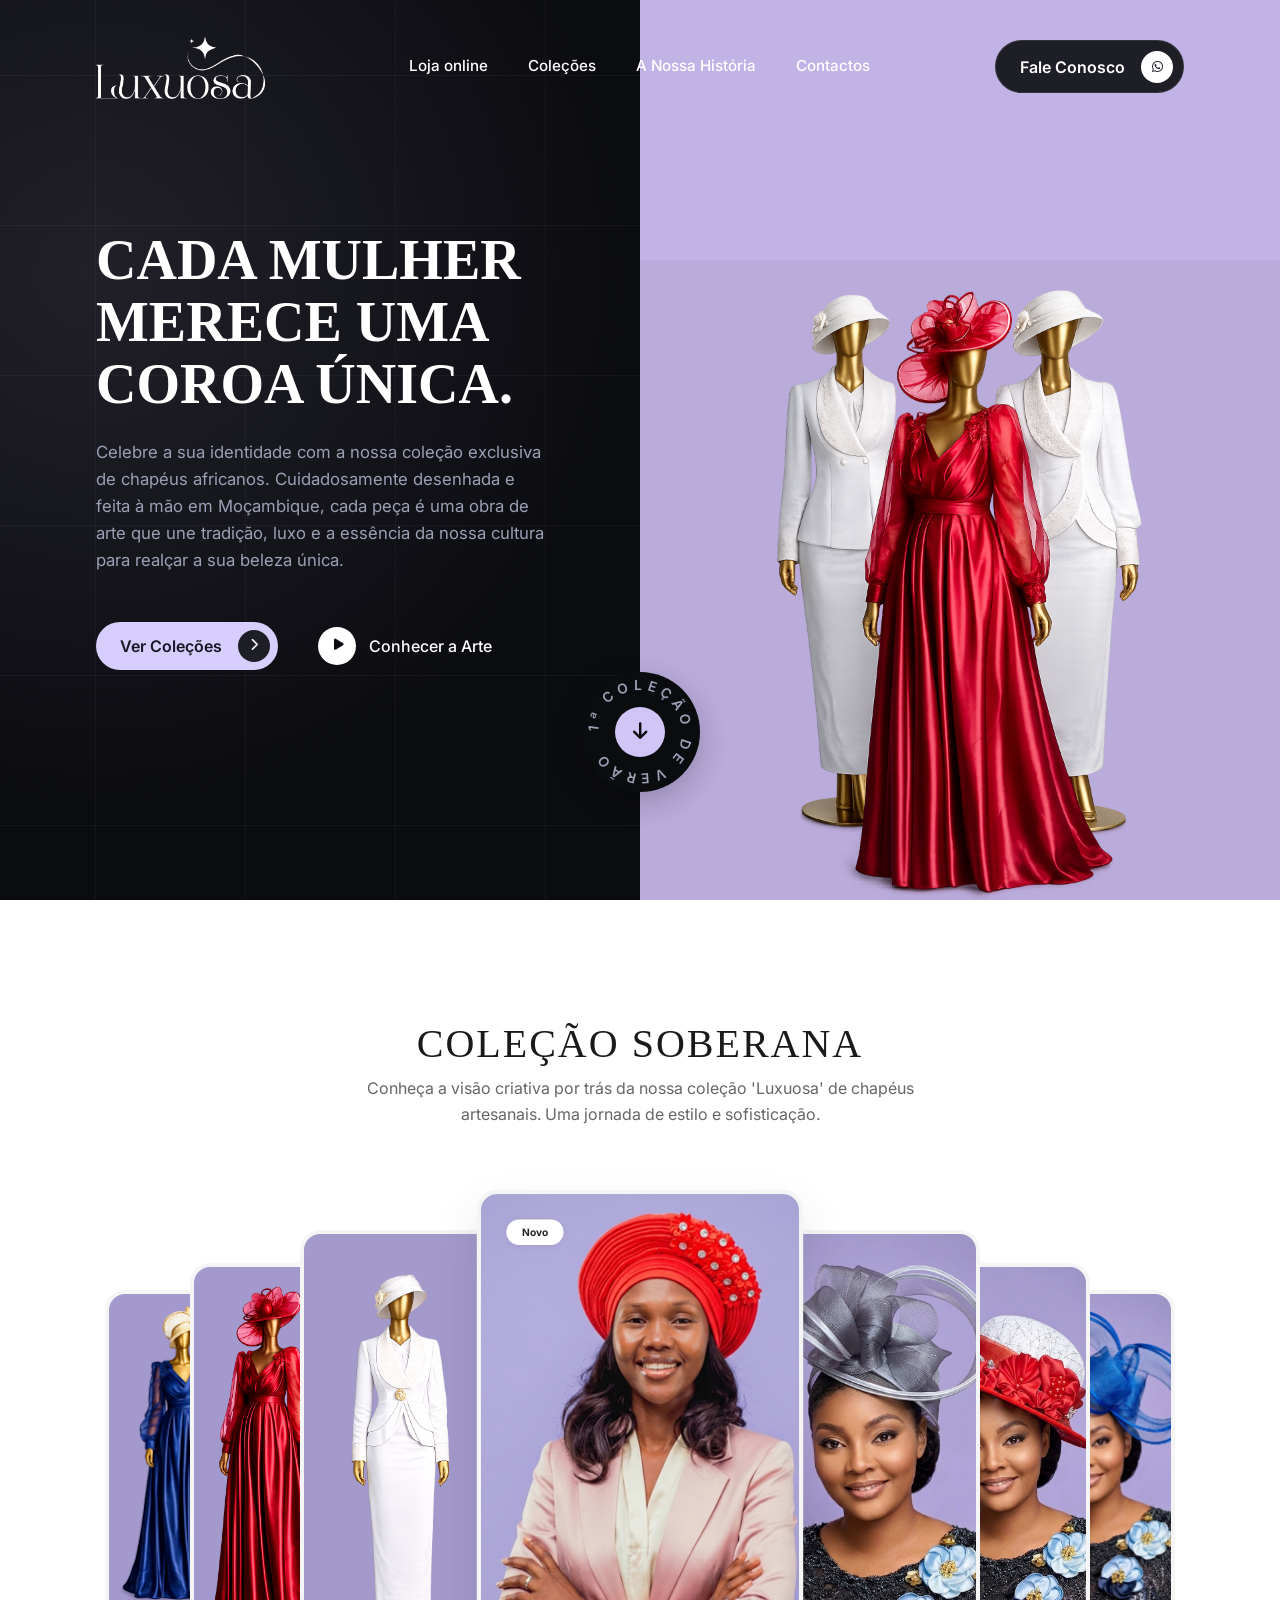
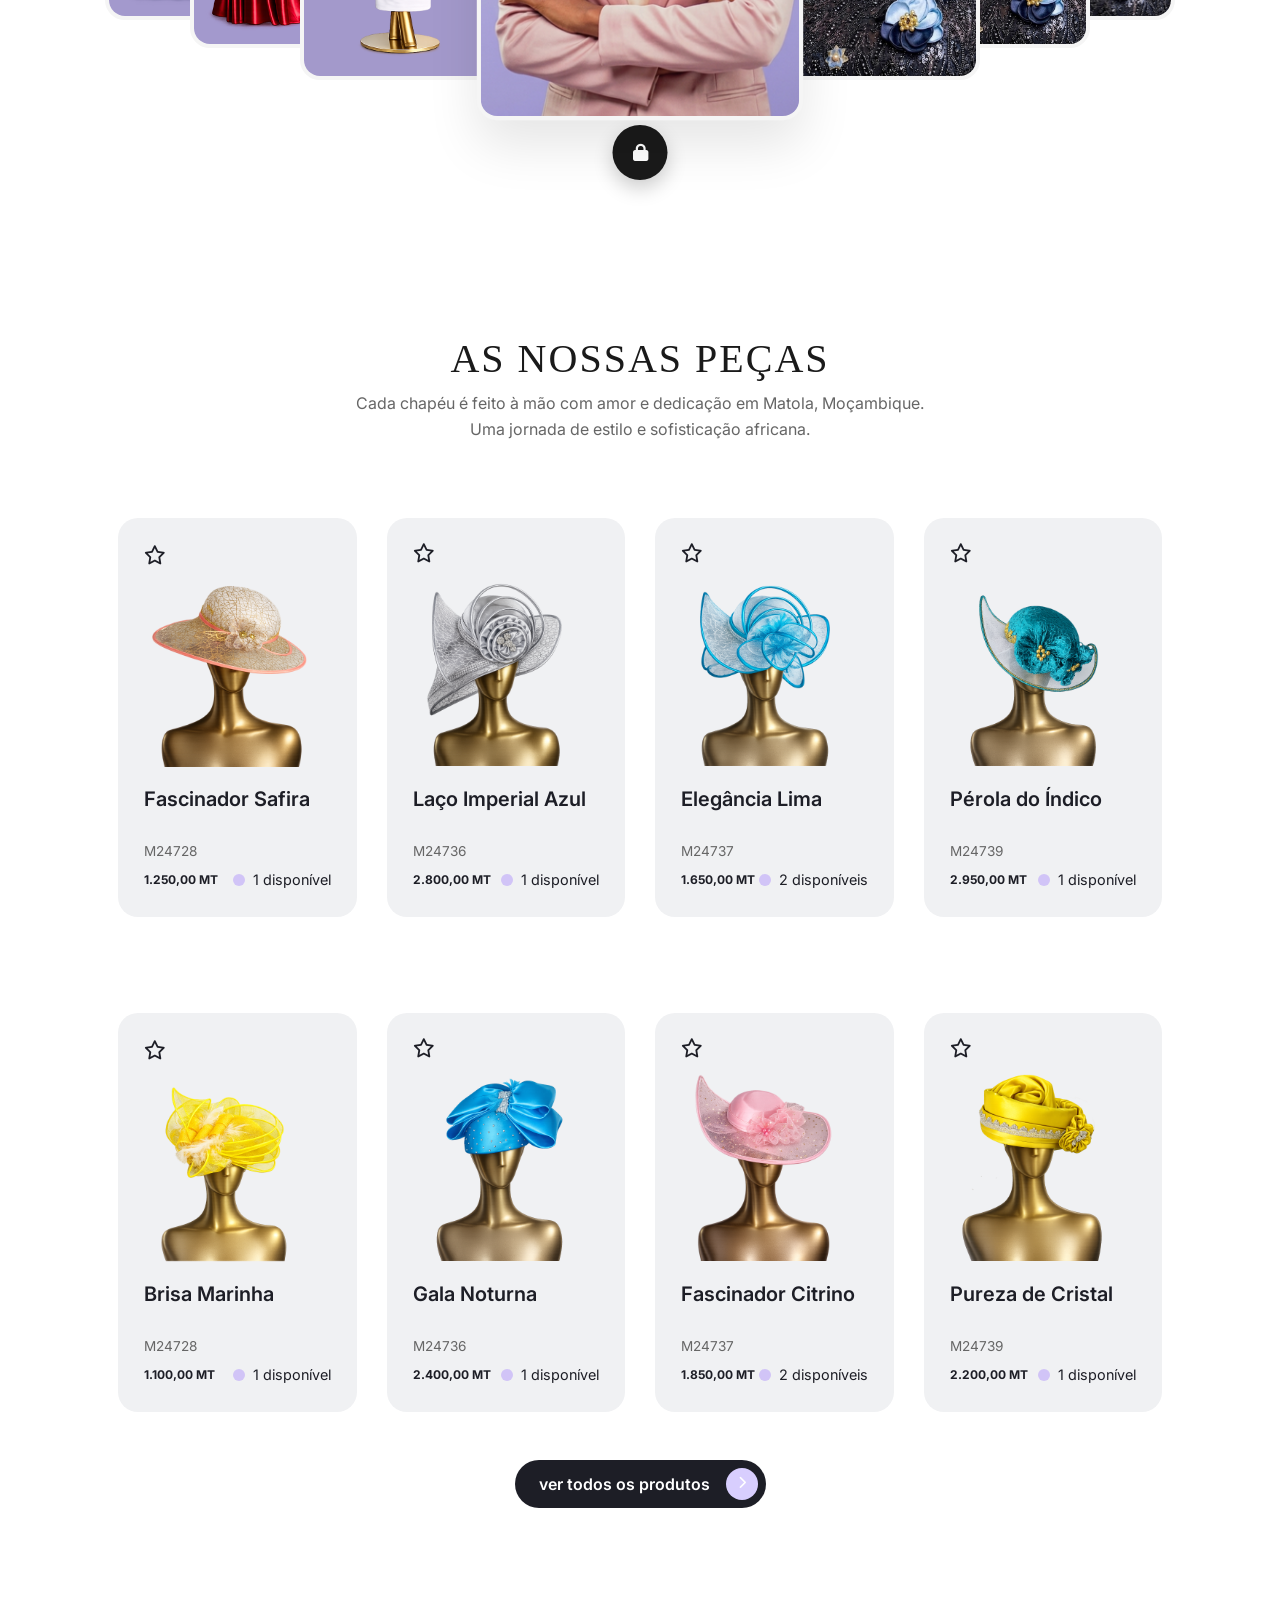
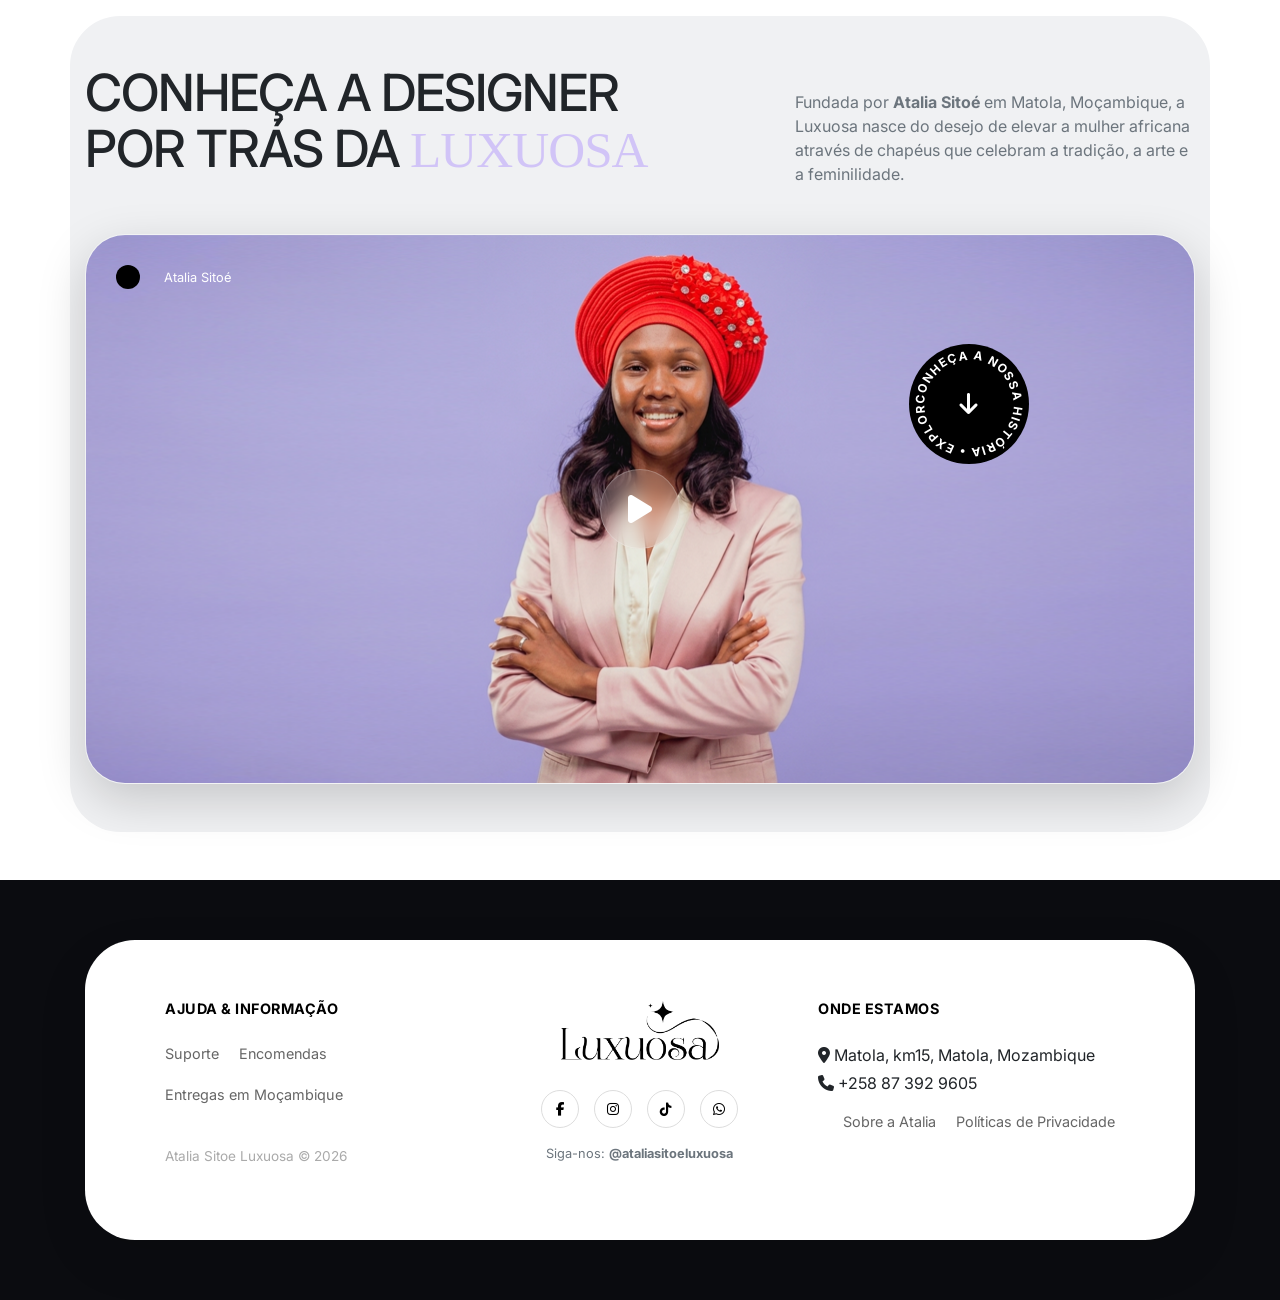
==== commit 8c815f89: "Add files via upload" ====
--- a/index.html
+++ b/index.html
@@ -4,7 +4,7 @@
 <head>
     <meta charset="UTF-8">
     <meta name="viewport" content="width=device-width, initial-scale=1.0">
-    <title>Beauty Landing Page</title>
+    <title>Luxuosa</title>
     <link href="bootstrap.min.css" rel="stylesheet">
     <link href="https://cdnjs.cloudflare.com/ajax/libs/font-awesome/6.4.2/css/all.min.css" rel="stylesheet">
     <link href="https://fonts.googleapis.com/css2?family=Inter:wght@400;500;600;700&display=swap" rel="stylesheet">
@@ -15,15 +15,15 @@
 <body>
 
     <nav class="custom-navbar">
-        <a href="#" class="brand-logo">
+        <a href="index.html" class="brand-logo">
             <img src="logo.png" alt="Beauty Logo" class="logo-img">
         </a>
 
         <div class="nav-links">
-            <a href="#">Loja online</a>
+            <a href="produtos.html">Loja online</a>
             <a href="#">Coleções</a>
             <a href="#">A Nossa História</a>
-            <a href="#">Contactos</a>
+            <a href="#footer">Contactos</a>
         </div>
 
         <div class="nav-action">
@@ -80,41 +80,43 @@
 
     </div>
     <section class="mobile-explore-section d-md-none">
-    <h2 class="mobile-explore-title">Explore a Nossa Coleção</h2>
-    <p class="mobile-explore-text">
-        Peças artesanais exclusivas desenhadas em Moçambique para realçar a sua beleza única, celebrando a sua tradição e luxo.
-    </p>
-    
-    <div class="mobile-layout-footer">
-        <div class="mobile-btns-group">
-            <a href="#" class="btn-mobile-v2 solid">
-                Ver Coleções
-                <span class="icon-dot"><i class="fa-solid fa-chevron-right"></i></span>
-            </a>
-            <a href="#" class="btn-mobile-v2 light">
-                Conhecer a Arte
-            </a>
-        </div>
-        
-        <div class="mobile-mini-badge">
-            <svg viewBox="0 0 100 100" class="rotate-anim">
-                <path id="pathMobile" d="M 50, 50 m -35, 0 a 35,35 0 1,1 70,0 a 35,35 0 1,1 -70,0" fill="transparent" />
-                <text>
-                    <textPath href="#pathMobile" class="badge-text-style">
-                        1ª COLEÇÃO DE VERÃO • 
-                    </textPath>
-                </text>
-            </svg>
-            <div class="badge-center-arrow">
-                <i class="fa-solid fa-arrow-down"></i>
-            </div>
-        </div>
-    </div>
-</section>
+        <h2 class="mobile-explore-title">Explore a Nossa Coleção</h2>
+        <p class="mobile-explore-text">
+            Peças artesanais exclusivas desenhadas em Moçambique para realçar a sua beleza única, celebrando a sua
+            tradição e luxo.
+        </p>
+
+        <div class="mobile-layout-footer">
+            <div class="mobile-btns-group">
+                <a href="#" class="btn-mobile-v2 solid">
+                    Ver Coleções
+                    <span class="icon-dot"><i class="fa-solid fa-chevron-right"></i></span>
+                </a>
+                <a href="#" class="btn-mobile-v2 light">
+                    Conhecer a Arte
+                </a>
+            </div>
+
+            <div class="mobile-mini-badge">
+                <svg viewBox="0 0 100 100" class="rotate-anim">
+                    <path id="pathMobile" d="M 50, 50 m -35, 0 a 35,35 0 1,1 70,0 a 35,35 0 1,1 -70,0"
+                        fill="transparent" />
+                    <text>
+                        <textPath href="#pathMobile" class="badge-text-style">
+                            1ª COLEÇÃO DE VERÃO •
+                        </textPath>
+                    </text>
+                </svg>
+                <div class="badge-center-arrow">
+                    <i class="fa-solid fa-arrow-down"></i>
+                </div>
+            </div>
+        </div>
+    </section>
     <section class="featured-collection">
         <div class="container-fluid">
             <div class="titulo text-center mobile-hiden">
-                <h2 class="feed-title">Coleção De Inverno
+                <h2 class="feed-title">Coleção Soberana
                 </h2>
                 <h5>Conheça a visão criativa por trás da nossa coleção 'Luxuosa' de chapéus <br> artesanais. Uma jornada
                     de estilo e sofisticação.</h5>
@@ -122,7 +124,7 @@
 
             <div class="featured-slider-wrapper">
                 <div class="featured-card side-card-left-2 d-none d-lg-block">
-                    <img src="col'4.png" alt="Model">
+                    <img src="col-3.png" alt="Model">
                 </div>
                 <div class="featured-card side-card-left-1 d-none d-md-block">
                     <img src="col-2.png" alt="Model">
@@ -147,12 +149,12 @@
                     <img src="col'5.png" alt="Model">
                 </div>
                 <div class="featured-card side-card-right-2 d-none d-lg-block">
-                    <img src="col-1.png" alt="Model">
+                    <img src="col'4.png" alt="Model">
                 </div>
             </div>
         </div>
     </section>
-    <section class="product-section">
+    <section class="product-section container">
         <div class="titulo text-center">
             <h2 class="feed-title">As Nossas Peças</h2>
             <h5>Cada chapéu é feito à mão com amor e dedicação em Matola, Moçambique. <br>
@@ -326,49 +328,17 @@
 
             </div>
         </div>
-
-        <div class="actions-wrapper d-flex justify-content-center align-items-center gap-4">
-            <div class="actions-wrapper">
-                <a href="#" class="btn-pill btn-shop">
-                    Explorar mais Chapéus
-                    <span class="icon-circle"><i class="fa-solid fa-chevron-right"></i></span>
-                </a>
-            </div>
-        </div>
-    </section>
-    <section class="instagram-section py-5">
-        <div class="text-center">
-            <div class="titulo">
-                <h2 class="feed-title">Coleção De Inverno
-                </h2>
-                <h5>Conheça a visão criativa por trás da nossa coleção 'Luxuosa' de chapéus <br> artesanais. Uma jornada
-                    de estilo e sofisticação.</h5>
-            </div>
-            <div class="instagram-wrapper mt-5 d-flex justify-content-center align-items-center">
-                <div class="insta-card card-1">
-                    <img src="col-1.png" alt="Fashion 1">
-                </div>
-                <div class="insta-card card-2">
-                    <img src="col-2.png" alt="Fashion 2">
-                </div>
-                <div class="insta-card card-3">
-                    <img src="col'3.png" alt="Fashion 3">
-                </div>
-                <div class="insta-card card-4">
-                    <img src="col'4.png" alt="Fashion 4">
-                </div>
-                <div class="insta-card card-5">
-                    <img src="col'5.png" alt="Fashion 5">
-                </div>
-            </div>
-        </div>
-        <div class="actions-wrapper mt-5 d-flex justify-content-center align-items-center gap-4">
-            <div class="actions-wrapper">
-                <a href="#" class="btn-pill btn-shop">
-                    Saiba mais sobre essa coleção
-                    <span class="icon-circle"><i class="fa-solid fa-chevron-right"></i></span>
-                </a>
-            </div>
+        <div class="col-12 d-flex justify-content-center">
+            <a href="produtos.html" class="btn-pill btn-shop d-inline-flex align-items-center text-decoration-none"
+                style="background-color: #1d1e26; color: #ffffff;">
+                <span class="btn-text">ver todos os produtos</span>
+
+                <span class="icon-circle d-inline-flex align-items-center justify-content-center"
+                    style="background: #d8cefe;">
+                    <i class="fa-solid fa-chevron-right"></i>
+                </span>
+            </a>
+
         </div>
     </section>
     <section class="designer-section py-5">
@@ -393,12 +363,13 @@
 
                     <div class="video-info d-flex align-items-center">
                         <div class="logo-circle me-2 mr-4"></div>
-                        <span class="text-white small opacity-75">Our New Collection Introduction</span>
-                    </div>
-
-                    <button class="play-btn">
-                        <i class="bi bi-play-fill"></i>
-                    </button>
+                        <span class="text-white small opacity-75">Atalia Sitoé</span>
+                    </div>
+                    <form action="https://www.facebook.com/reel/1643329623398474">
+                        <button type="submit" class="play-btn">
+                            <i class="fa-solid fa-play"></i>
+                        </button>
+                    </form>
                 </div>
 
                 <div class="explore-badge-dark">
@@ -420,7 +391,7 @@
 
 
 
-    <footer class="custom-footer-container">
+    <footer class="custom-footer-container" id="footer">
         <div class="container">
             <div class="footer-floating-card">
                 <div class="row align-items-start">
@@ -465,8 +436,12 @@
                             <a href="#">Sobre a Atalia</a>
                             <a href="#">Políticas de Privacidade</a>
                         </div>
-                        <script
-                            src="https://cdn.jsdelivr.net/npm/bootstrap@5.3.2/dist/js/bootstrap.bundle.min.js"></script>
+                    </div>
+                </div>
+            </div>
+        </div>
+    </footer>
+    <script src="https://cdn.jsdelivr.net/npm/bootstrap@5.3.2/dist/js/bootstrap.bundle.min.js"></script>
 </body>
 
 </html>
--- a/style.css
+++ b/style.css
@@ -2,7 +2,8 @@
     /* Cores extraídas da imagem original e do mockup mobile */
     --dark-bg: #0b0c10;
     --light-bg: #c1b3e6;
-    --app-bg: #eaddf8; /* Cor de fundo do mockup mobile */
+    --app-bg: #eaddf8;
+    /* Cor de fundo do mockup mobile */
     --text-light: #ffffff;
     --text-muted: #9ba0b4;
     --btn-lilac: #d1c4f7;
@@ -78,13 +79,13 @@
     max-width: 100%;
     object-fit: contain;
     position: absolute;
-    filter: brightness(0) contrast(100%);
+    /* filter: brightness(0) contrast(100%); */
 }
 
 .nav-links {
     display: flex;
     gap: 2.5rem;
-    width: 33%;
+    width: 100%;
     justify-content: center;
 }
 
@@ -108,6 +109,7 @@
 
 /* Tipografia Hero */
 @import url('https://fonts.googleapis.com/css2?family=Playfair+Display:wght@500;700&display=swap');
+
 /* Container Principal Mobile */
 .mobile-explore-section {
     padding: 0.5rem 1.25rem;
@@ -147,7 +149,7 @@
 
 /* Estilo dos Botões */
 .btn-mobile-v2 {
-text-decoration: none;
+    text-decoration: none;
     font-weight: 600;
     font-size: 0.8rem;
     padding: 6px 10px;
@@ -164,7 +166,8 @@
 }
 
 .btn-mobile-v2.light {
-    background-color: #cdc1f0; /* Tom mais suave para o segundo botão */
+    background-color: #cdc1f0;
+    /* Tom mais suave para o segundo botão */
     color: #1a1a1a;
 }
 
@@ -187,7 +190,8 @@
     height: 50px;
     background: #1a1a1a;
     border-radius: 50%;
-    flex-shrink: 0; /* Impede o badge de esmagar */
+    flex-shrink: 0;
+    /* Impede o badge de esmagar */
 }
 
 .rotate-anim {
@@ -197,8 +201,13 @@
 }
 
 @keyframes rotationLoop {
-    from { transform: rotate(0deg); }
-    to { transform: rotate(360deg); }
+    from {
+        transform: rotate(0deg);
+    }
+
+    to {
+        transform: rotate(360deg);
+    }
 }
 
 .badge-text-style {
@@ -223,6 +232,7 @@
     justify-content: center;
     font-size: 0.8rem;
 }
+
 .hero-title {
     font-family: 'Playfair Display', serif;
     color: var(--text-light);
@@ -412,16 +422,36 @@
 }
 
 /* Estilo dos Cards Laterais */
-.side-card-left-0, .side-card-right-0 { width: 200px; height: 450px; z-index: 3;  margin: 0 -20px; }
-.side-card-left-1, .side-card-right-1 { width: 160px; height: 385px; z-index: 2;  margin: 0 -30px; }
-.side-card-left-2, .side-card-right-2 { width: 155px; height: 330px; z-index: 1;  margin: 0 -40px; }
+.side-card-left-0,
+.side-card-right-0 {
+    width: 200px;
+    height: 450px;
+    z-index: 3;
+    margin: 0 -20px;
+}
+
+.side-card-left-1,
+.side-card-right-1 {
+    width: 160px;
+    height: 385px;
+    z-index: 2;
+    margin: 0 -30px;
+}
+
+.side-card-left-2,
+.side-card-right-2 {
+    width: 155px;
+    height: 330px;
+    z-index: 1;
+    margin: 0 -40px;
+}
 
 /* Card Principal */
 .active-card {
     width: 320px;
     height: 520px;
     z-index: 10;
-    box-shadow: 0 25px 50px rgba(0,0,0,0.1);
+    box-shadow: 0 25px 50px rgba(0, 0, 0, 0.1);
     transform: scale(1.02);
 }
 
@@ -435,7 +465,51 @@
     font-size: 10px;
     font-weight: 700;
     border-radius: 20px;
-    box-shadow: 0 2px 8px rgba(0,0,0,0.05);
+    box-shadow: 0 2px 8px rgba(0, 0, 0, 0.05);
+}
+
+/* Estilos principais do botão (fundo lilás e formato pílula) */
+.btn-shop {
+    background-color: #d8cefe;
+    /* Cor lilás baseada na imagem */
+    color: #181824;
+    /* Cor do texto escuro */
+    border-radius: 50px;
+    /* Deixa as bordas redondas tipo pílula */
+
+    /* Padding: topo/baixo (8px), direita (8px), esquerda (24px) */
+    /* A direita tem menos padding para o círculo escuro encaixar bem perto da borda */
+    padding: 8px 8px 8px 24px;
+
+    font-weight: 600;
+    /* Texto mais gordinho (semi-bold) */
+    font-size: 16px;
+    gap: 16px;
+    /* Espaço entre o texto e o círculo escuro */
+    transition: background-color 0.2s ease;
+}
+
+/* Efeito ao passar o mouse (opcional, mas recomendado) */
+.btn-shop:hover {
+    background-color: #c4b8fa;
+    /* Escurece o lilás levemente */
+    color: #181824;
+}
+
+/* Estilos do círculo escuro com a setinha */
+.icon-circle {
+    background-color: #1c1c24;
+    /* Fundo do círculo quase preto */
+    color: #ffffff;
+    /* Cor da seta branca */
+    width: 36px;
+    /* Largura do círculo */
+    height: 36px;
+    /* Altura do círculo */
+    border-radius: 50%;
+    /* Faz o elemento ficar um círculo perfeito */
+    font-size: 14px;
+    /* Tamanho do ícone da seta */
 }
 
 /* Botão de Cadeado Centralizado */
@@ -455,7 +529,7 @@
     justify-content: center;
     font-size: 1.1rem;
     cursor: pointer;
-    box-shadow: 0 8px 20px rgba(0,0,0,0.2);
+    box-shadow: 0 8px 20px rgba(0, 0, 0, 0.2);
 }
 
 /* =========================================
@@ -495,12 +569,12 @@
     display: flex;
     align-items: center;
     justify-content: center;
-    padding: 20px 0;
+    /* padding: 20px 0; */
 }
 
 .product-img-wrapper img {
     max-width: 100%;
-    max-height: 250px;
+    max-height: 100%;
     object-fit: contain;
 }
 
@@ -509,7 +583,7 @@
 }
 
 .product-name {
-    font-size: 1.4rem;
+    font-size: 20px;
     font-weight: 600;
     color: #1d1e26;
     margin-bottom: 30px;
@@ -529,7 +603,7 @@
 
 .product-price {
     font-weight: 700;
-    font-size: 1.1rem;
+    font-size: 12px;
     color: #1d1e26;
 }
 
@@ -574,7 +648,7 @@
     background-color: #eee;
     border-radius: 15px;
     overflow: hidden;
-    box-shadow: 0 10px 30px rgba(0,0,0,0.1);
+    box-shadow: 0 10px 30px rgba(0, 0, 0, 0.1);
     transition: transform 0.3s ease, z-index 0s;
     margin: 0 -30px;
     position: relative;
@@ -591,11 +665,30 @@
     z-index: 10;
 }
 
-.card-1 { transform: rotate(-15deg); z-index: 1; }
-.card-2 { transform: rotate(-5deg) translateY(-10px); z-index: 2; }
-.card-3 { transform: rotate(8deg) translateY(-30px); z-index: 3; }
-.card-4 { transform: rotate(-8deg) translateY(10px); z-index: 2; }
-.card-5 { transform: rotate(12deg); z-index: 1; }
+.card-1 {
+    transform: rotate(-15deg);
+    z-index: 1;
+}
+
+.card-2 {
+    transform: rotate(-5deg) translateY(-10px);
+    z-index: 2;
+}
+
+.card-3 {
+    transform: rotate(8deg) translateY(-30px);
+    z-index: 3;
+}
+
+.card-4 {
+    transform: rotate(-8deg) translateY(10px);
+    z-index: 2;
+}
+
+.card-5 {
+    transform: rotate(12deg);
+    z-index: 1;
+}
 
 /* Custom Footer */
 .custom-footer-container {
@@ -683,8 +776,8 @@
 .designer-section {
     position: relative;
     background-image:
-        linear-gradient(to right, rgba(255,255,255,0.02) 1px, transparent 1px),
-        linear-gradient(to bottom, rgba(255,255,255,0.02) 1px, transparent 1px);
+        linear-gradient(to right, rgba(255, 255, 255, 0.02) 1px, transparent 1px),
+        linear-gradient(to bottom, rgba(255, 255, 255, 0.02) 1px, transparent 1px);
     background-size: 80px 80px;
 }
 
@@ -710,7 +803,7 @@
     overflow: hidden;
     position: relative;
     height: 550px;
-    border: 1px solid rgba(255,255,255,0.1);
+    border: 1px solid rgba(255, 255, 255, 0.1);
 }
 
 .video-content img {
@@ -812,11 +905,14 @@
     .split-layout {
         flex-direction: column;
     }
-    .left-side, .right-side {
+
+    .left-side,
+    .right-side {
         flex: none;
         width: 100%;
         padding: 4rem 3rem;
     }
+
     .product-section .container-fluid {
         padding-left: 30px !important;
         padding-right: 30px !important;
@@ -840,7 +936,8 @@
 
     /* Botão "voltar" via pseudo no navbar */
     .custom-navbar::before {
-        content: "\2190"; /* ← */
+        content: "\2190";
+        /* ← */
         order: 1;
         font-size: 1.5rem;
         color: var(--btn-dark);
@@ -874,6 +971,10 @@
         width: auto;
         order: 3;
         flex: none;
+    }
+
+    .logo-img {
+        filter: brightness(0) contrast(100%);
     }
 
     /* Botão "menu" circular no canto direito */
@@ -893,7 +994,8 @@
     }
 
     .btn-get-started::before {
-        content: "\22EF"; /* ⋯ */
+        content: "\22EF";
+        /* ⋯ */
         font-size: 1.4rem;
         color: var(--btn-dark);
         line-height: 1;
@@ -904,7 +1006,7 @@
         font-weight: 700;
     }
 
-    .btn-get-started > *,
+    .btn-get-started>*,
     .btn-get-started .icon-circle {
         display: none !important;
     }
@@ -918,12 +1020,16 @@
     }
 
     .left-side {
-     background: linear-gradient(to right, 
-        #0a0a0a 0%,    /* Quase preto na extremidade esquerda */
-        #1a1428 20%,   /* Roxo muito escuro profundo */
-        #4b3b6b 60%,   /* Roxo intermediário */
-        #8e7fb8 100%   /* Lilás claro/médio na extremidade direita */
-    );
+        background: linear-gradient(to right,
+                #0a0a0a 0%,
+                /* Quase preto na extremidade esquerda */
+                #1a1428 20%,
+                /* Roxo muito escuro profundo */
+                #4b3b6b 60%,
+                /* Roxo intermediário */
+                #8e7fb8 100%
+                /* Lilás claro/médio na extremidade direita */
+            );
         border-radius: 26px;
         padding: 0;
         margin: 0 0 1.25rem 0;
@@ -942,7 +1048,7 @@
     /* Tag superior "Herança e Identidade" */
     .hero-title {
         font-family: 'Playfair Display', serif;
-        font-size: 1.4rem;
+        font-size: 1.4rem !important;
         line-height: 1.19;
         margin: 0;
         padding: 1.5rem 1.5rem 0;
@@ -952,6 +1058,7 @@
         font-weight: 700;
         position: relative;
         z-index: 3;
+
     }
 
     .hero-title::before {
@@ -973,7 +1080,7 @@
 
     /* Lado direito: imagem luxc.png ocupando metade direita do card */
     .right-side {
-              background: transparent;
+        background: transparent;
         padding: 0;
         position: absolute;
         top: 0;
@@ -1028,15 +1135,16 @@
         display: inline-flex;
     }
 
-    .actions-wrapper .btn-pill > *,
-    .actions-wrapper .btn-demo > *,
+    .actions-wrapper .btn-pill>*,
+    .actions-wrapper .btn-demo>*,
     .actions-wrapper .btn-pill .icon-circle,
     .actions-wrapper .btn-demo .play-circle {
         display: none !important;
     }
 
     .actions-wrapper .btn-shop::before {
-        content: "\f521"; /* fa-crown */
+        content: "\f521";
+        /* fa-crown */
         font-family: "Font Awesome 6 Free";
         font-weight: 900;
         font-size: 1.05rem;
@@ -1044,7 +1152,8 @@
     }
 
     .actions-wrapper .btn-demo::before {
-        content: "\f290"; /* fa-bag-shopping */
+        content: "\f290";
+        /* fa-bag-shopping */
         font-family: "Font Awesome 6 Free";
         font-weight: 900;
         font-size: 1.05rem;
@@ -1055,127 +1164,140 @@
     .explore-badge {
         display: none;
     }
+
     /* --- Estilização da Coleção de Inverno dentro do Media Query --- */
 
-.featured-collection {
-    padding: 0px 0 2px;
-    overflow: hidden; /* Garante que as fotos laterais não criem scroll horizontal */
-    background-color: #fff;
-}
-
-/* Ajuste dos textos */
-.featured-collection .feed-title {
-    font-size: 1.6rem;
-    letter-spacing: 3px;
-    margin-bottom: 10px;
-}
-
-.featured-collection .titulo h5 {
-    font-size: 0.85rem;
-    line-height: 1.4;
-    padding: 0 20px;
-    color: #666;
-}
-
-.featured-collection .titulo h5 br {
-    display: none; /* Remove a quebra de linha forçada no mobile */
-}
-
-/* Container do Slider */
-.featured-slider-wrapper {
-    display: flex;
-    justify-content: center;
-    align-items: center;
-    position: relative;
-    height: 400px; /* Altura controlada para o mobile */
-    perspective: 1000px;
-}
-
-/* Configuração Geral dos Cards no Mobile */
-.featured-card {
-    position: absolute; /* Sobrepõe os cards para criar o efeito da imagem */
-    transition: all 0.4s ease;
-    border-radius: 15px;
-    border: 2px solid #f5f5f5;
-}
-
-/* Card Central (Ativo) */
-.active-card {
-    position: relative; /* Mantém o espaço central */
-    width: 200px !important;
-    height: 320px !important;
-    z-index: 10;
-    transform: scale(1);
-    box-shadow: 0 15px 35px rgba(0,0,0,0.15);
-}
-
-/* Cards Imediatamente ao lado (0) */
-.side-card-left-0 {
-    display: block !important;
-    width: 160px !important;
-    height: 260px !important;
-    z-index: 5;
-    transform: translateX(-80px) scale(0.9); /* Puxa para trás do central */
-    opacity: 0.8;
-}
-
-.side-card-right-0 {
-    display: block !important;
-    width: 160px !important;
-    height: 260px !important;
-    z-index: 5;
-    transform: translateX(80px) scale(0.9); /* Puxa para trás do central */
-    opacity: 0.8;
-}
-
-/* Cards das extremidades (1) - Diminuídos para caber na tela */
-.side-card-left-1 {
-    display: block !important;
-    width: 130px !important;
-    height: 220px !important;
-    z-index: 2;
-    transform: translateX(-140px) scale(0.8);
-    opacity: 0.5;
-}
-
-.side-card-right-1 {
-    display: block !important;
-    width: 130px !important;
-    height: 220px !important;
-    z-index: 2;
-    transform: translateX(140px) scale(0.8);
-    opacity: 0.5;
-}
-
-/* Esconder os cards (2) no mobile para não poluir visualmente */
-.side-card-left-2, .side-card-right-2 {
-    display: none !important;
-}
-
-/* Badge "Novo" */
-.badge-new {
-    top: 15px;
-    left: 15px;
-    padding: 3px 10px;
-    font-size: 9px;
-}
-
-/* Botão de Cadeado */
-.btn-action-lock {
-    width: 44px;
-    height: 44px;
-    bottom: -22px; /* Metade para fora do card */
-    font-size: 1rem;
-    z-index: 20;
-     top: 21rem;
-}
-.mobile-hiden{
-    display: none;
-}
-.titulo {
-    padding: 0px 20px 20px;
-}
-/* 1. Remove o esmagamento lateral do container no mobile */
+    .featured-collection {
+        padding: 0px 0 2px;
+        overflow: hidden;
+        /* Garante que as fotos laterais não criem scroll horizontal */
+        background-color: #fff;
+    }
+
+    /* Ajuste dos textos */
+    .featured-collection .feed-title {
+        font-size: 1.6rem;
+        letter-spacing: 3px;
+        margin-bottom: 10px;
+    }
+
+    .featured-collection .titulo h5 {
+        font-size: 0.85rem;
+        line-height: 1.4;
+        padding: 0 20px;
+        color: #666;
+    }
+
+    .featured-collection .titulo h5 br {
+        display: none;
+        /* Remove a quebra de linha forçada no mobile */
+    }
+
+    /* Container do Slider */
+    .featured-slider-wrapper {
+        display: flex;
+        justify-content: center;
+        align-items: center;
+        position: relative;
+        height: 400px;
+        /* Altura controlada para o mobile */
+        perspective: 1000px;
+    }
+
+    /* Configuração Geral dos Cards no Mobile */
+    .featured-card {
+        position: absolute;
+        /* Sobrepõe os cards para criar o efeito da imagem */
+        transition: all 0.4s ease;
+        border-radius: 15px;
+        border: 2px solid #f5f5f5;
+    }
+
+    /* Card Central (Ativo) */
+    .active-card {
+        position: relative;
+        /* Mantém o espaço central */
+        width: 200px !important;
+        height: 320px !important;
+        z-index: 10;
+        transform: scale(1);
+        box-shadow: 0 15px 35px rgba(0, 0, 0, 0.15);
+    }
+
+    /* Cards Imediatamente ao lado (0) */
+    .side-card-left-0 {
+        display: block !important;
+        width: 160px !important;
+        height: 260px !important;
+        z-index: 5;
+        transform: translateX(-80px) scale(0.9);
+        /* Puxa para trás do central */
+        opacity: 0.8;
+    }
+
+    .side-card-right-0 {
+        display: block !important;
+        width: 160px !important;
+        height: 260px !important;
+        z-index: 5;
+        transform: translateX(80px) scale(0.9);
+        /* Puxa para trás do central */
+        opacity: 0.8;
+    }
+
+    /* Cards das extremidades (1) - Diminuídos para caber na tela */
+    .side-card-left-1 {
+        display: block !important;
+        width: 130px !important;
+        height: 220px !important;
+        z-index: 2;
+        transform: translateX(-140px) scale(0.8);
+        opacity: 0.5;
+    }
+
+    .side-card-right-1 {
+        display: block !important;
+        width: 130px !important;
+        height: 220px !important;
+        z-index: 2;
+        transform: translateX(140px) scale(0.8);
+        opacity: 0.5;
+    }
+
+    /* Esconder os cards (2) no mobile para não poluir visualmente */
+    .side-card-left-2,
+    .side-card-right-2 {
+        display: none !important;
+    }
+
+    /* Badge "Novo" */
+    .badge-new {
+        top: 15px;
+        left: 15px;
+        padding: 3px 10px;
+        font-size: 9px;
+    }
+
+    /* Botão de Cadeado */
+    .btn-action-lock {
+        width: 44px;
+        height: 44px;
+        bottom: -22px;
+        /* Metade para fora do card */
+        font-size: 1rem;
+        z-index: 20;
+        top: 21rem;
+    }
+
+    .mobile-hiden {
+        display: none;
+    }
+
+    .titulo {
+        padding: 0px 20px 20px;
+    }
+
+    /* 1. Remove o esmagamento lateral do container no mobile */
     .product-section .container-fluid {
         padding-left: 12px !important;
         padding-right: 12px !important;
@@ -1189,15 +1311,18 @@
         padding: 0 15px;
         line-height: 1.4;
     }
+
     .product-section .titulo h5 br {
-        display: none; /* Remove quebras de linha longas no telemóvel */
+        display: none;
+        /* Remove quebras de linha longas no telemóvel */
     }
 
     /* 2. Força a exibição perfeita em 2 colunas (Grelha 2x2) */
     .product-section .row {
         display: grid !important;
         grid-template-columns: repeat(2, 1fr) !important;
-        gap: 12px !important; /* Espaçamento elegante entre os cards */
+        gap: 12px !important;
+        /* Espaçamento elegante entre os cards */
         margin-left: 0 !important;
         margin-right: 0 !important;
     }
@@ -1214,21 +1339,25 @@
         background: #ffffff;
         border-radius: 16px;
         padding: 10px;
-        box-shadow: 0 4px 16px rgba(26, 20, 40, 0.06); /* Sombra suave roxa/escura */
+        box-shadow: 0 4px 16px rgba(26, 20, 40, 0.06);
+        /* Sombra suave roxa/escura */
         border: 1px solid rgba(26, 20, 40, 0.04);
         display: flex;
         flex-direction: column;
-        height: 100%; /* Garante que todos os cards tenham a mesma altura */
+        height: 100%;
+        /* Garante que todos os cards tenham a mesma altura */
         position: relative;
         transition: transform 0.2s ease;
     }
 
     /* Contentor da Imagem Quadrado Perfeito */
     .product-img-wrapper {
-        background-color: #f8f7fa; /* Fundo neutro suave atrás da peça */
+        background-color: #f8f7fa;
+        /* Fundo neutro suave atrás da peça */
         border-radius: 12px;
         overflow: hidden;
-        aspect-ratio: 1 / 1; /* Mantém a imagem sempre quadrada estilo e-commerce moderno */
+        aspect-ratio: 1 / 1;
+        /* Mantém a imagem sempre quadrada estilo e-commerce moderno */
         display: flex;
         align-items: center;
         justify-content: center;
@@ -1238,7 +1367,8 @@
     .product-img-wrapper img {
         width: 100%;
         height: 100%;
-        object-fit: cover; /* Faz a foto preencher o quadrado sem distorcer */
+        object-fit: cover;
+        /* Faz a foto preencher o quadrado sem distorcer */
     }
 
     /* Posicionamento do Ícone de Estrela */
@@ -1282,7 +1412,8 @@
         display: flex;
         align-items: center;
         gap: 2px;
-        margin-top: auto; /* Empurra os valores sempre para o fundo do card */
+        margin-top: auto;
+        /* Empurra os valores sempre para o fundo do card */
     }
 
     .product-price {
@@ -1302,7 +1433,8 @@
     .stock-dot {
         width: 6px;
         height: 6px;
-        background-color: #2ec4b6; /* Ponto verde/turquesa vibrante para disponível */
+        background-color: #2ec4b6;
+        /* Ponto verde/turquesa vibrante para disponível */
         border-radius: 50%;
         display: inline-block;
     }
@@ -1313,10 +1445,135 @@
         margin-bottom: 20px;
         width: 100%;
     }
+
     .product-img-wrapper {
-    padding: 0px 0;
-}
-}
+        padding: 0px 0;
+    }
+
+    /* ========================================================================= */
+    /* SEÇÃO: COLEÇÃO DE INVERNO (INSTAGRAM SECTION)                             */
+    /* ========================================================================= */
+    .instagram-section {
+        padding: 40px 0 !important;
+        background-color: #ffffff;
+    }
+
+    .instagram-section .feed-title {
+        font-size: 1.6rem;
+        letter-spacing: 2px;
+        margin-bottom: 10px;
+    }
+
+    .instagram-section .titulo h5 {
+        font-size: 0.85rem;
+        line-height: 1.4;
+        padding: 0 20px;
+        color: #666;
+    }
+
+    .instagram-section .titulo h5 br {
+        display: none;
+        /* Remove a quebra de linha forçada no mobile */
+    }
+
+    /* Container das Cartas */
+    .instagram-wrapper {
+        margin-top: 2rem !important;
+        padding-top: 15px;
+        display: flex;
+        justify-content: center;
+        align-items: center;
+        width: 100%;
+        overflow: visible;
+        /* Garante que a rotação das pontas não seja cortada */
+    }
+
+    /* Redimensionamento proporcional das cartas para caber na tela mobile */
+    .instagram-section .insta-card {
+        width: 85px;
+        /* Proporcional para telas de até 360px-410px */
+        height: 130px;
+        /* Mantém a proporção idêntica ao desktop */
+        margin: 0 -12px;
+        /* Ajuste de sobreposição para o novo tamanho */
+        border-radius: 8px;
+        box-shadow: 0 6px 15px rgba(0, 0, 0, 0.12);
+    }
+
+    /* Suavização das translações verticais para a escala mobile */
+    .instagram-section .card-1 {
+        transform: rotate(-15deg);
+    }
+
+    .instagram-section .card-2 {
+        transform: rotate(-5deg) translateY(-4px);
+    }
+
+    .instagram-section .card-3 {
+        transform: rotate(8deg) translateY(-12px);
+    }
+
+    .instagram-section .card-4 {
+        transform: rotate(-8deg) translateY(4px);
+    }
+
+    .instagram-section .card-5 {
+        transform: rotate(12deg);
+    }
+
+    /* Reset e Ajuste do Botão (Evita que vire o círculo compacto do Hero) */
+    .instagram-section .actions-wrapper {
+        margin-top: 2.5rem !important;
+        padding: 0 !important;
+        display: flex !important;
+        justify-content: center !important;
+        width: 100%;
+    }
+
+    .instagram-section .actions-wrapper .btn-pill {
+        width: auto !important;
+        height: auto !important;
+        font-size: 0.85rem !important;
+        font-family: 'Inter', sans-serif;
+        padding: 0.5rem 0.5rem 0.5rem 1.5rem !important;
+        border-radius: 50px !important;
+        display: inline-flex !important;
+        align-items: center !important;
+        gap: 1rem !important;
+        background-color: var(--btn-lilac) !important;
+        color: var(--btn-dark) !important;
+    }
+
+    /* Remove o ícone de coroa/sacola injetado pelas regras gerais do mobile */
+    .instagram-section .actions-wrapper .btn-pill::before {
+        display: none !important;
+    }
+
+    /* Força a exibição correta do círculo da seta */
+    .instagram-section .actions-wrapper .btn-shop .icon-circle {
+        display: flex !important;
+        background-color: var(--btn-dark) !important;
+        color: var(--text-light) !important;
+        width: 32px;
+        height: 32px;
+        border-radius: 50%;
+        align-items: center;
+        justify-content: center;
+        font-size: 0.8rem;
+    }
+
+    .instagram-section {
+        display: none;
+    }
+
+    .explore-badge-dark {
+        top: 76%;
+        right: 5%;
+    }
+
+
+}
+
 /* ---------- Telas muito pequenas ---------- */
 @media (max-width: 380px) {
     .hero-title {
@@ -1324,11 +1581,26 @@
         max-width: 60%;
     }
 
-    .left-side { min-height: 380px; }
-
-    .product-img-wrapper img { max-height: 95px; }
-
-    .product-name { font-size: 0.85rem; }
-
-    .featured-title { font-size: 1.35rem; }
-}
+    .left-side {
+        min-height: 380px;
+    }
+
+    .product-img-wrapper img {
+        max-height: 95px;
+    }
+
+    .product-name {
+        font-size: 0.85rem;
+    }
+
+    .featured-title {
+        font-size: 1.35rem;
+    }
+}
+
+/* ---------- Telas muito pequenas ---------- */
+@media (max-width: 1280px) {
+    .hero-title {
+        font-size: 3.5rem;
+    }
+}
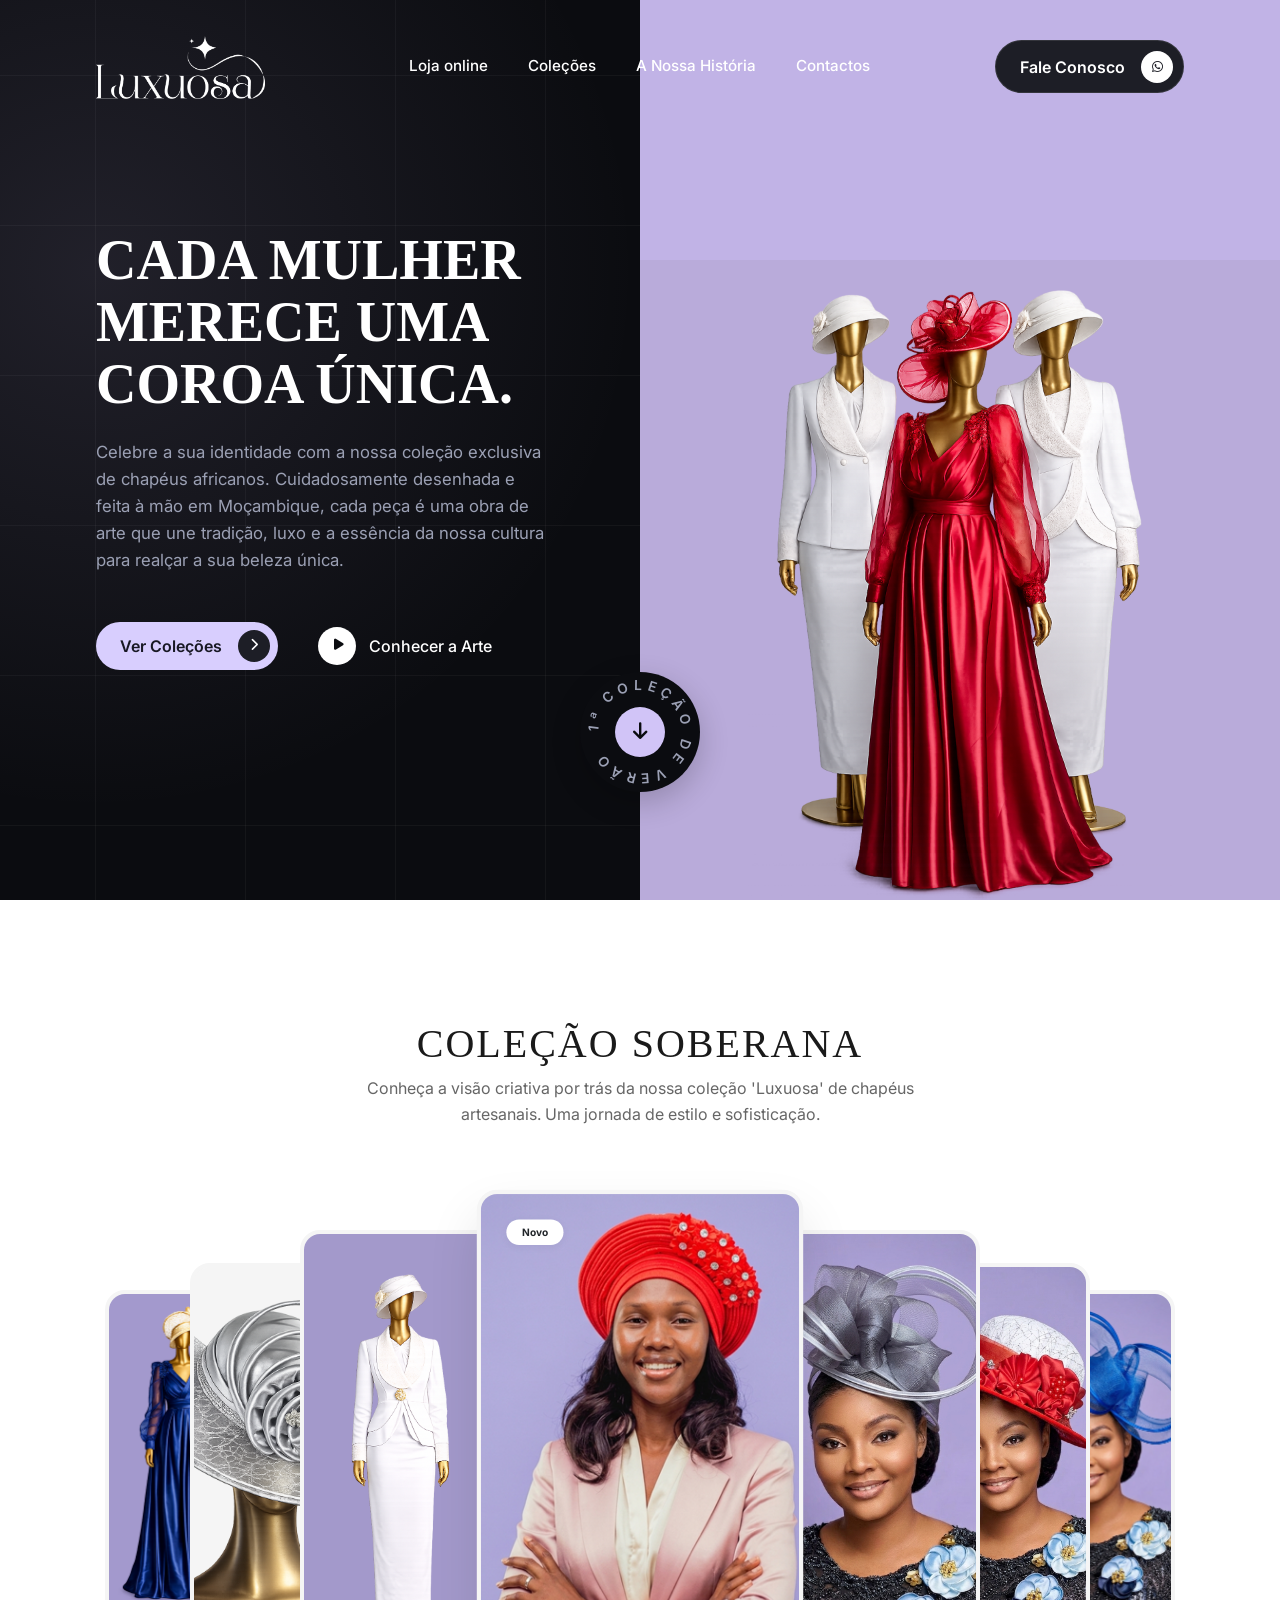
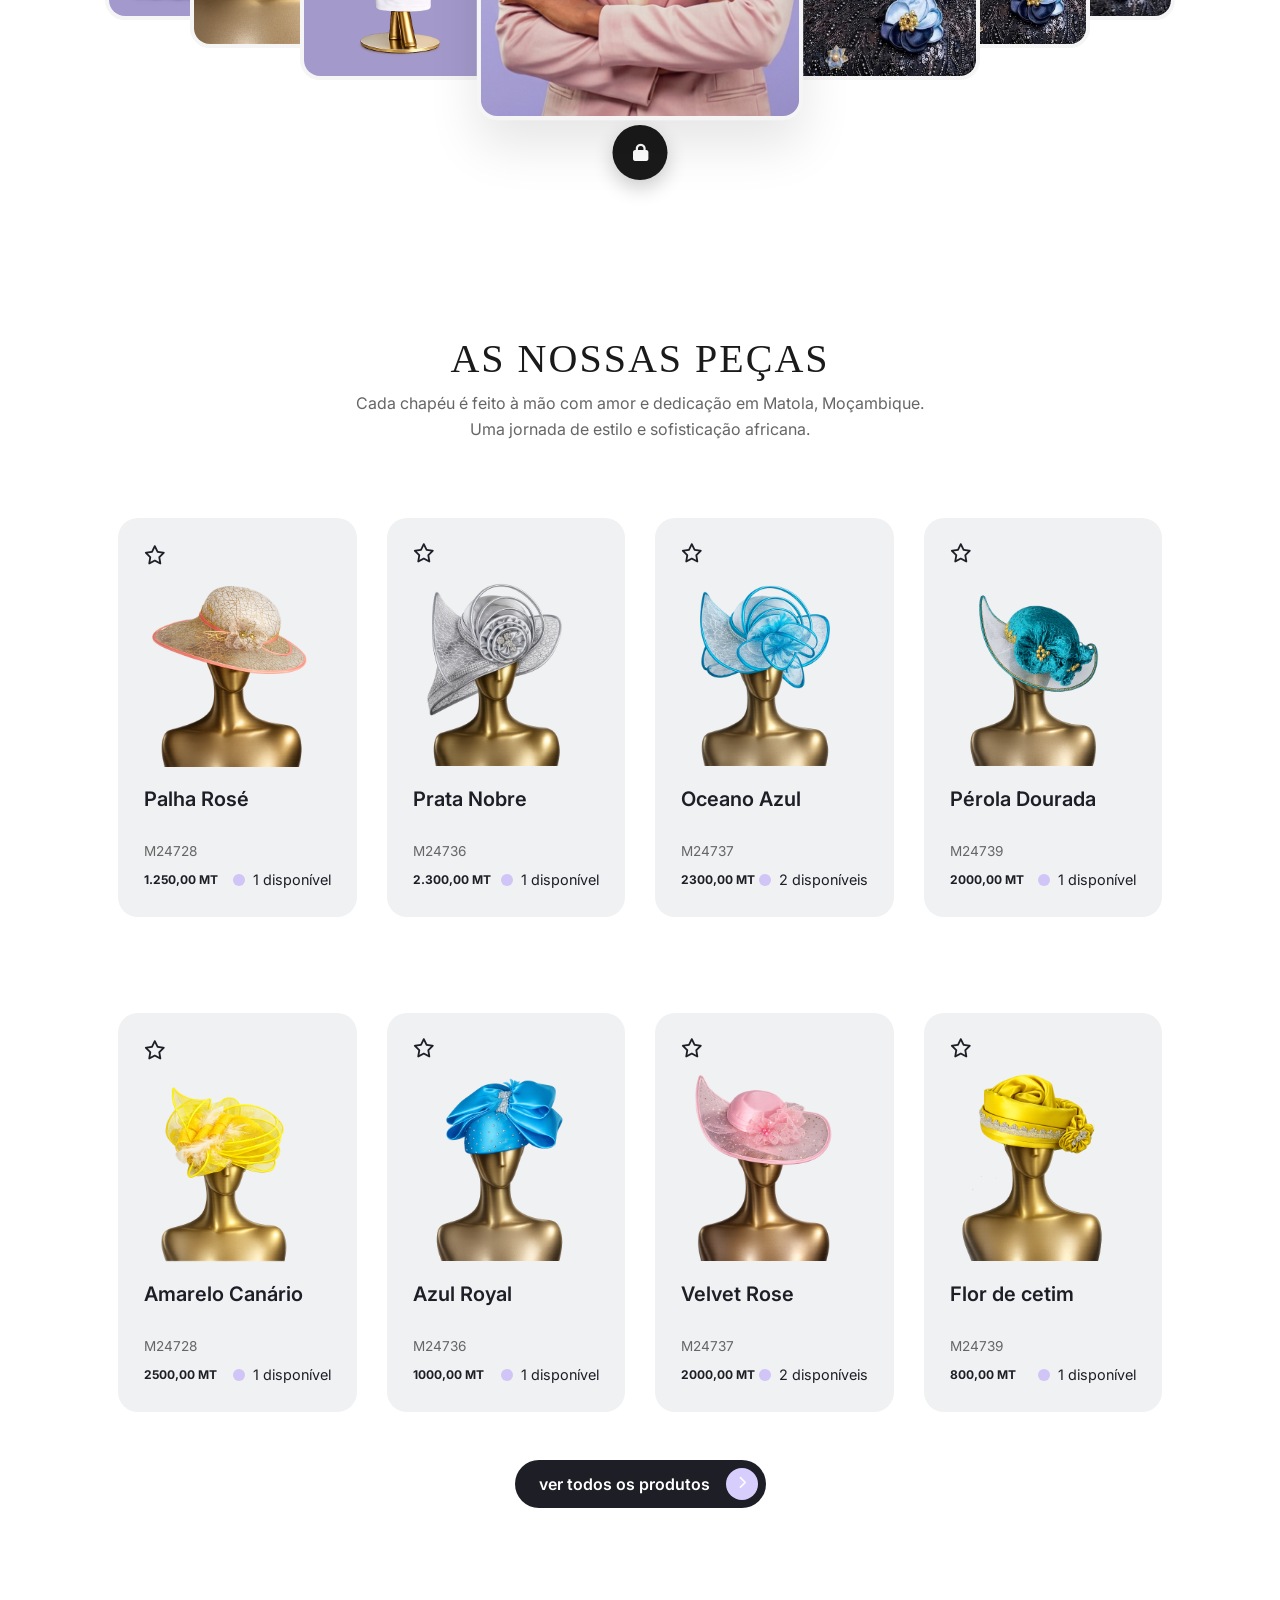
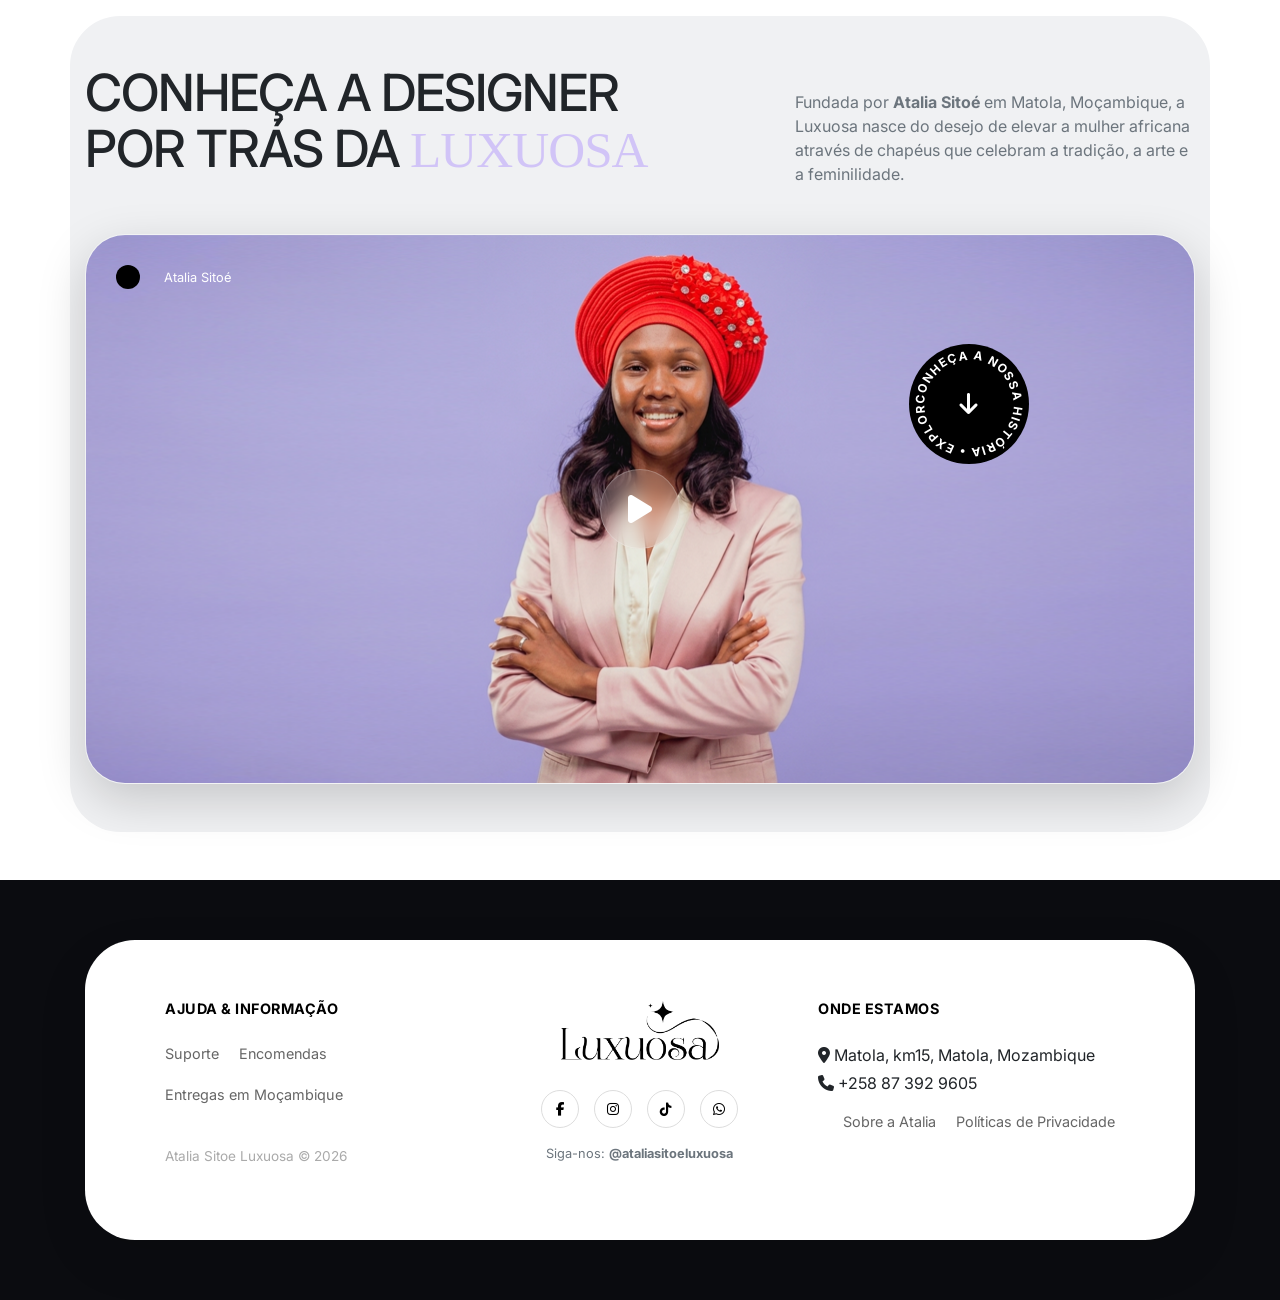
==== commit c01a6726: "Add files via upload" ====
--- a/index.html
+++ b/index.html
@@ -170,10 +170,10 @@
                             <i class="fa-regular fa-star star-icon"></i>
                         </div>
                         <div class="product-img-wrapper">
-                            <img src="prod1.png" alt="Fascinador Safira">
-                        </div>
-                        <div class="product-info">
-                            <h3 class="product-name">Fascinador Safira</h3>
+                            <img src="prod1.png" alt="Palha Rosé">
+                        </div>
+                        <div class="product-info">
+                            <h3 class="product-name">Palha Rosé</h3>
                             <p class="product-code">M24728</p>
                             <div class="product-footer">
                                 <span class="product-price">1.250,00 MT</span>
@@ -189,32 +189,32 @@
                     <div class="product-card">
                         <i class="fa-regular fa-star star-icon"></i>
                         <div class="product-img-wrapper">
-                            <img src="prod2.png" alt="Laço Imperial Azul">
-                        </div>
-                        <div class="product-info">
-                            <h3 class="product-name">Laço Imperial Azul</h3>
+                            <img src="prod2.png" alt="Prata Nobre">
+                        </div>
+                        <div class="product-info">
+                            <h3 class="product-name">Prata Nobre</h3>
                             <p class="product-code">M24736</p>
                             <div class="product-footer">
-                                <span class="product-price">2.800,00 MT</span>
-                                <span class="product-stock">
-                                    <span class="stock-dot"></span> 1 disponível
-                                </span>
-                            </div>
-                        </div>
-                    </div>
-                </div>
-
-                <div class="col">
-                    <div class="product-card">
-                        <i class="fa-regular fa-star star-icon"></i>
-                        <div class="product-img-wrapper">
-                            <img src="prod3.png" alt="Elegância Lima">
-                        </div>
-                        <div class="product-info">
-                            <h3 class="product-name">Elegância Lima</h3>
+                                <span class="product-price">2.300,00 MT</span>
+                                <span class="product-stock">
+                                    <span class="stock-dot"></span> 1 disponível
+                                </span>
+                            </div>
+                        </div>
+                    </div>
+                </div>
+
+                <div class="col">
+                    <div class="product-card">
+                        <i class="fa-regular fa-star star-icon"></i>
+                        <div class="product-img-wrapper">
+                            <img src="prod3.png" alt="Fascinador Azul Oceano">
+                        </div>
+                        <div class="product-info">
+                            <h3 class="product-name">Oceano Azul</h3>
                             <p class="product-code">M24737</p>
                             <div class="product-footer">
-                                <span class="product-price">1.650,00 MT</span>
+                                <span class="product-price">2300,00 MT</span>
                                 <span class="product-stock">
                                     <span class="stock-dot"></span> 2 disponíveis
                                 </span>
@@ -227,13 +227,13 @@
                     <div class="product-card">
                         <i class="fa-regular fa-star star-icon"></i>
                         <div class="product-img-wrapper">
-                            <img src="prod4.png" alt="Pérola do Índico">
-                        </div>
-                        <div class="product-info">
-                            <h3 class="product-name">Pérola do Índico</h3>
+                            <img src="prod4.png" alt="Fascinador Verde Esmeralda">
+                        </div>
+                        <div class="product-info">
+                            <h3 class="product-name">Pérola Dourada</h3>
                             <p class="product-code">M24739</p>
                             <div class="product-footer">
-                                <span class="product-price">2.950,00 MT</span>
+                                <span class="product-price">2000,00 MT</span>
                                 <span class="product-stock">
                                     <span class="stock-dot"></span> 1 disponível
                                 </span>
@@ -254,51 +254,51 @@
                             <i class="fa-regular fa-star star-icon"></i>
                         </div>
                         <div class="product-img-wrapper">
-                            <img src="prod5.png" alt="Brisa Marinha">
-                        </div>
-                        <div class="product-info">
-                            <h3 class="product-name">Brisa Marinha</h3>
+                            <img src="prod5.png" alt="Fascinador Amarelo Canário">
+                        </div>
+                        <div class="product-info">
+                            <h3 class="product-name">Amarelo Canário</h3>
                             <p class="product-code">M24728</p>
                             <div class="product-footer">
-                                <span class="product-price">1.100,00 MT</span>
-                                <span class="product-stock">
-                                    <span class="stock-dot"></span> 1 disponível
-                                </span>
-                            </div>
-                        </div>
-                    </div>
-                </div>
-
-                <div class="col">
-                    <div class="product-card">
-                        <i class="fa-regular fa-star star-icon"></i>
-                        <div class="product-img-wrapper">
-                            <img src="prod6.png" alt="Turbante Noite Estrelada">
-                        </div>
-                        <div class="product-info">
-                            <h3 class="product-name">Gala Noturna</h3>
+                                <span class="product-price">2500,00 MT</span>
+                                <span class="product-stock">
+                                    <span class="stock-dot"></span> 1 disponível
+                                </span>
+                            </div>
+                        </div>
+                    </div>
+                </div>
+
+                <div class="col">
+                    <div class="product-card">
+                        <i class="fa-regular fa-star star-icon"></i>
+                        <div class="product-img-wrapper">
+                            <img src="prod6.png" alt="Turbante Azul Royal">
+                        </div>
+                        <div class="product-info">
+                            <h3 class="product-name">Azul Royal</h3>
                             <p class="product-code">M24736</p>
                             <div class="product-footer">
-                                <span class="product-price">2.400,00 MT</span>
-                                <span class="product-stock">
-                                    <span class="stock-dot"></span> 1 disponível
-                                </span>
-                            </div>
-                        </div>
-                    </div>
-                </div>
-
-                <div class="col">
-                    <div class="product-card">
-                        <i class="fa-regular fa-star star-icon"></i>
-                        <div class="product-img-wrapper">
-                            <img src="prod7.png" alt="Fascinador Citrino">
-                        </div>
-                        <div class="product-info">
-                            <h3 class="product-name">Fascinador Citrino</h3>
+                                <span class="product-price">1000,00 MT</span>
+                                <span class="product-stock">
+                                    <span class="stock-dot"></span> 1 disponível
+                                </span>
+                            </div>
+                        </div>
+                    </div>
+                </div>
+
+                <div class="col">
+                    <div class="product-card">
+                        <i class="fa-regular fa-star star-icon"></i>
+                        <div class="product-img-wrapper">
+                            <img src="prod7.png" alt="Chapéu Rosa Elegance">
+                        </div>
+                        <div class="product-info">
+                            <h3 class="product-name">Velvet Rose</h3>
                             <p class="product-code">M24737</p>
                             <div class="product-footer">
-                                <span class="product-price">1.850,00 MT</span>
+                                <span class="product-price">2000,00 MT</span>
                                 <span class="product-stock">
                                     <span class="stock-dot"></span> 2 disponíveis
                                 </span>
@@ -311,13 +311,13 @@
                     <div class="product-card">
                         <i class="fa-regular fa-star star-icon"></i>
                         <div class="product-img-wrapper">
-                            <img src="prod8.png" alt="Pureza de Cristal">
-                        </div>
-                        <div class="product-info">
-                            <h3 class="product-name">Pureza de Cristal</h3>
+                            <img src="prod8.png" alt="Turbante Ouro Imperial">
+                        </div>
+                        <div class="product-info">
+                            <h3 class="product-name">Flor de cetim</h3>
                             <p class="product-code">M24739</p>
                             <div class="product-footer">
-                                <span class="product-price">2.200,00 MT</span>
+                                <span class="product-price">800,00 MT</span>
                                 <span class="product-stock">
                                     <span class="stock-dot"></span> 1 disponível
                                 </span>
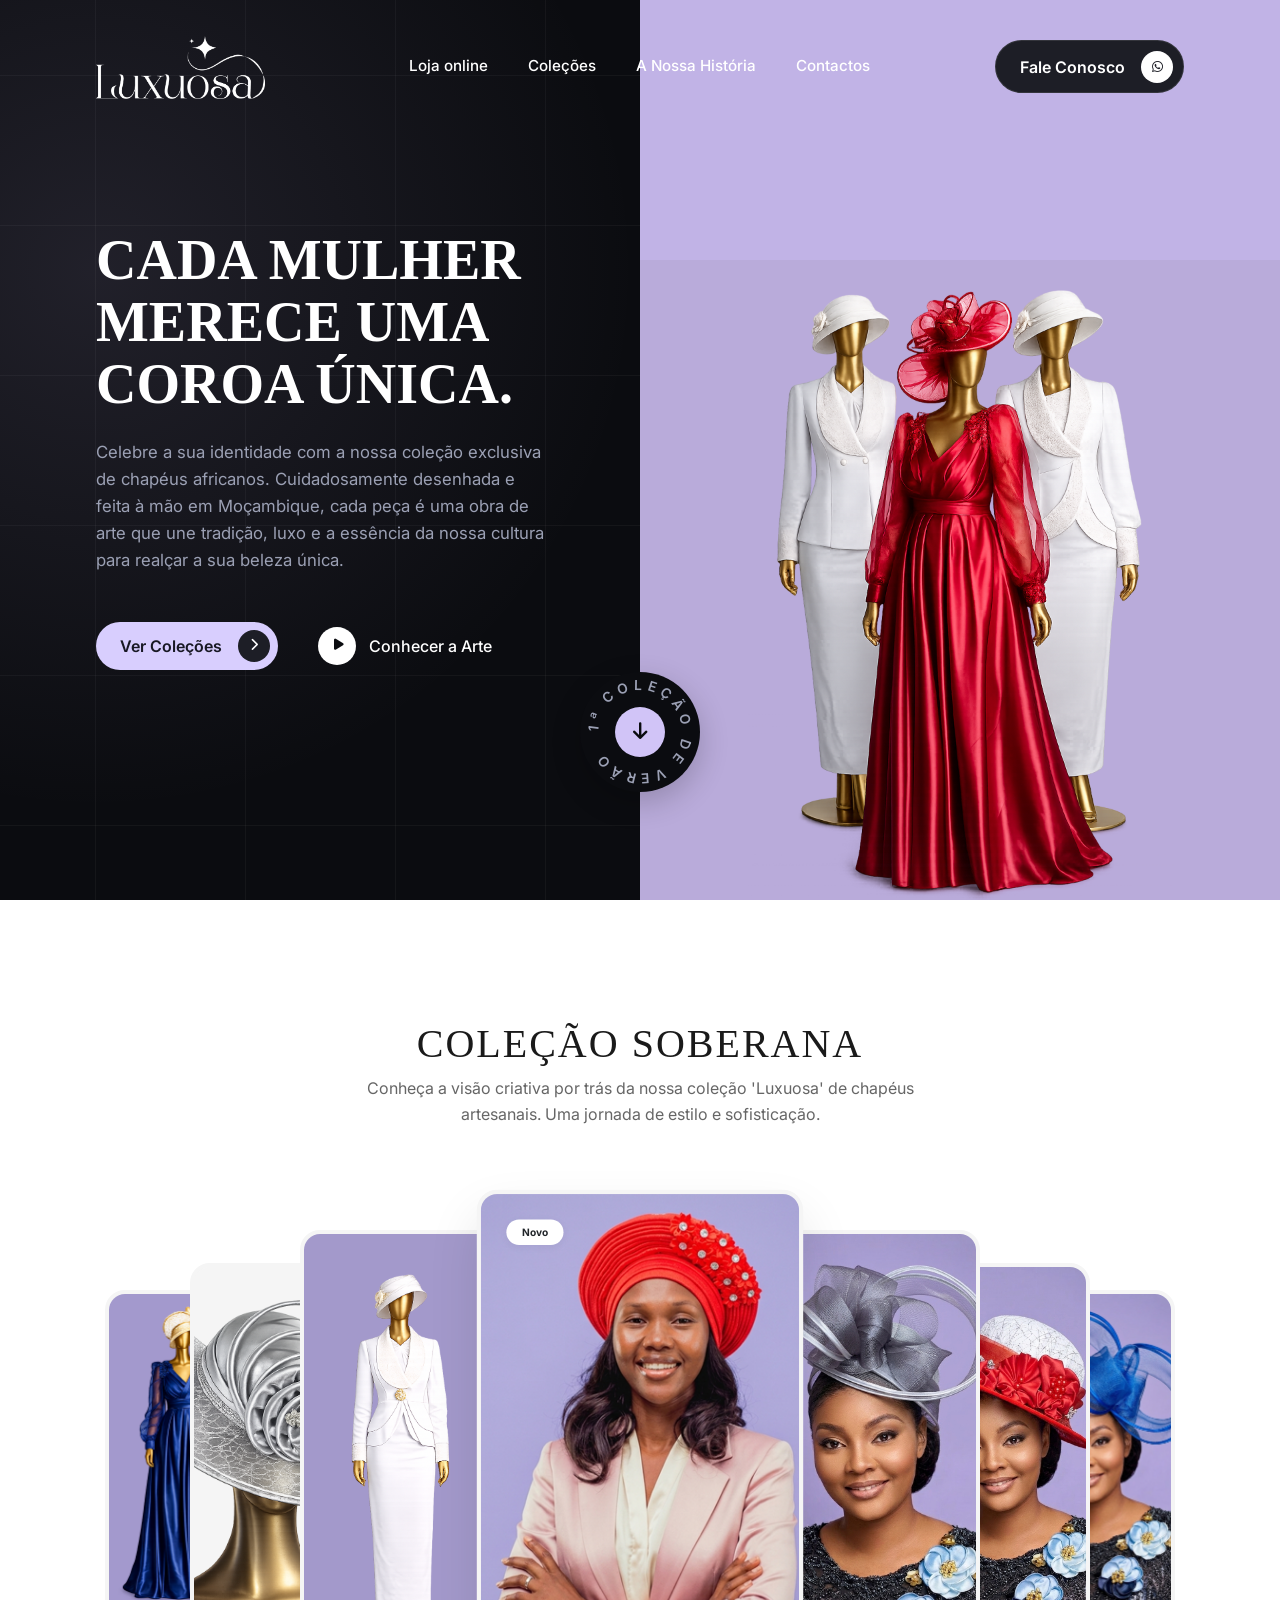
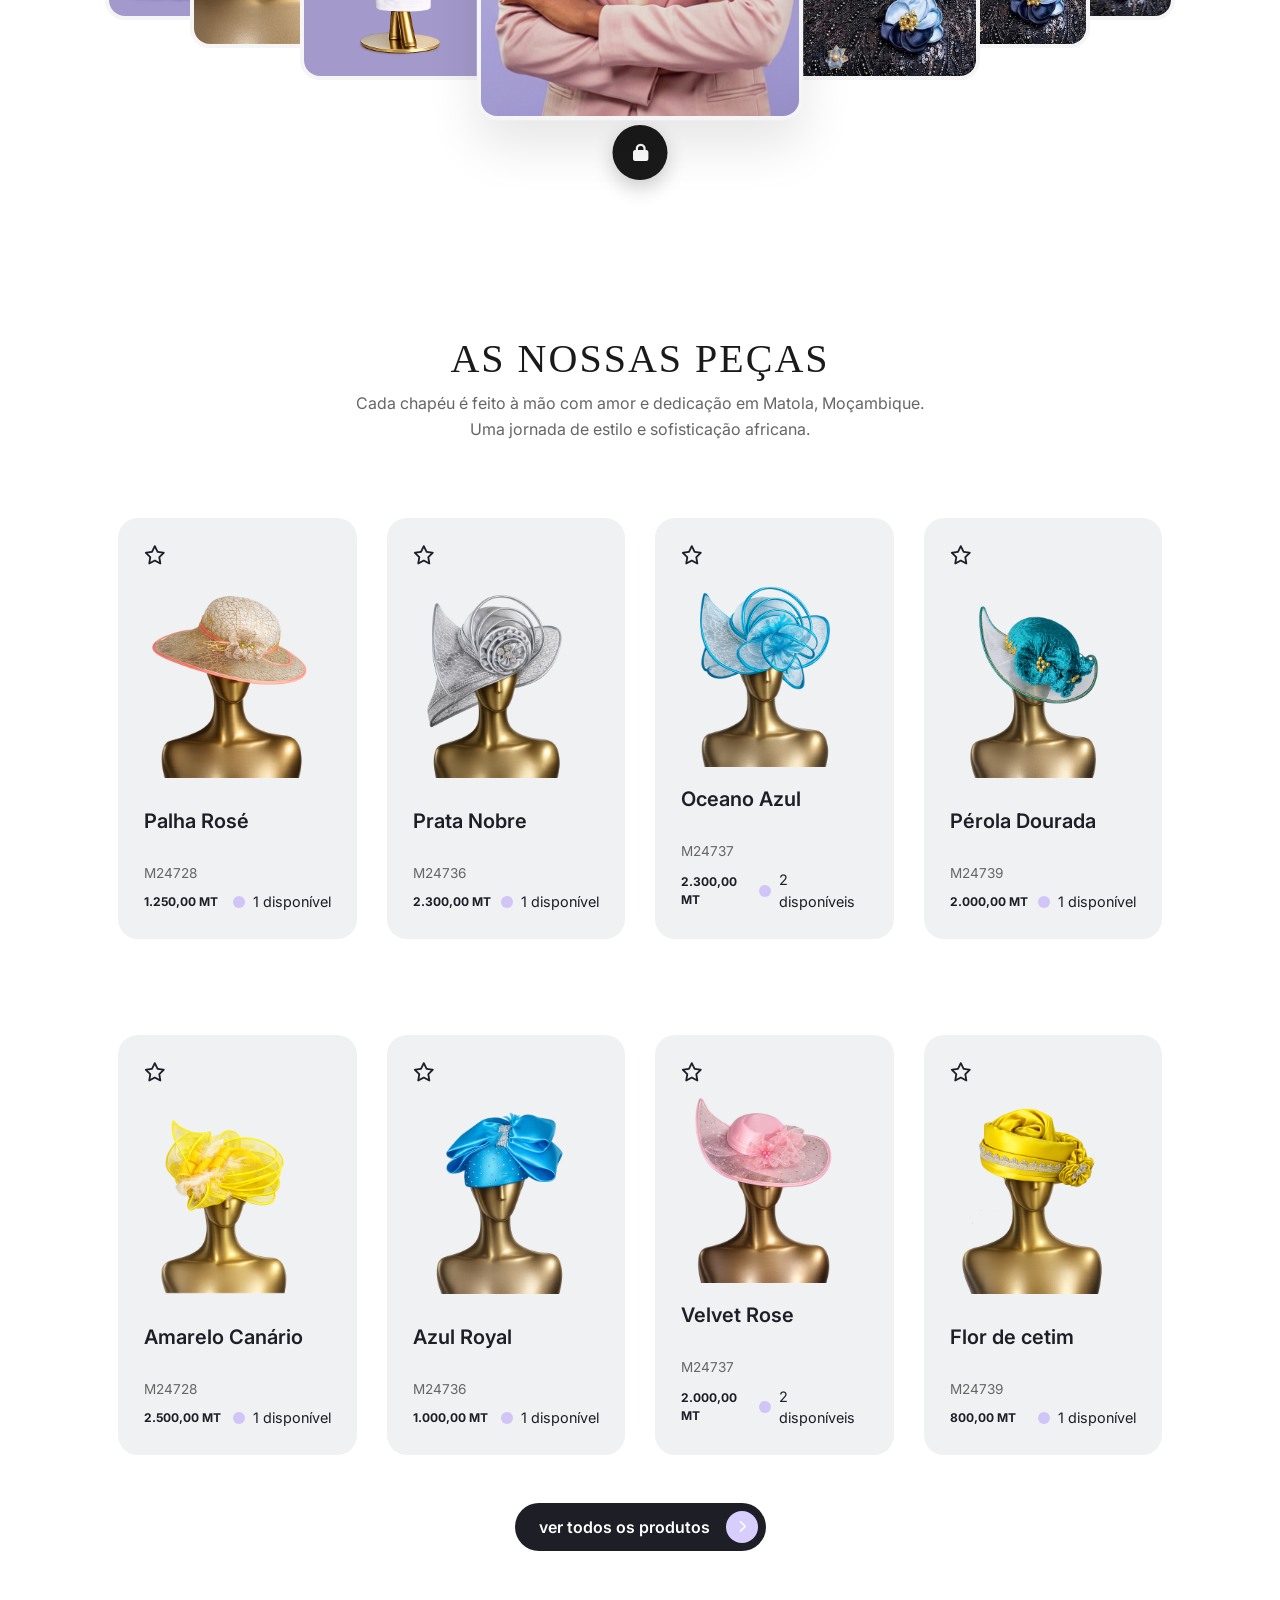
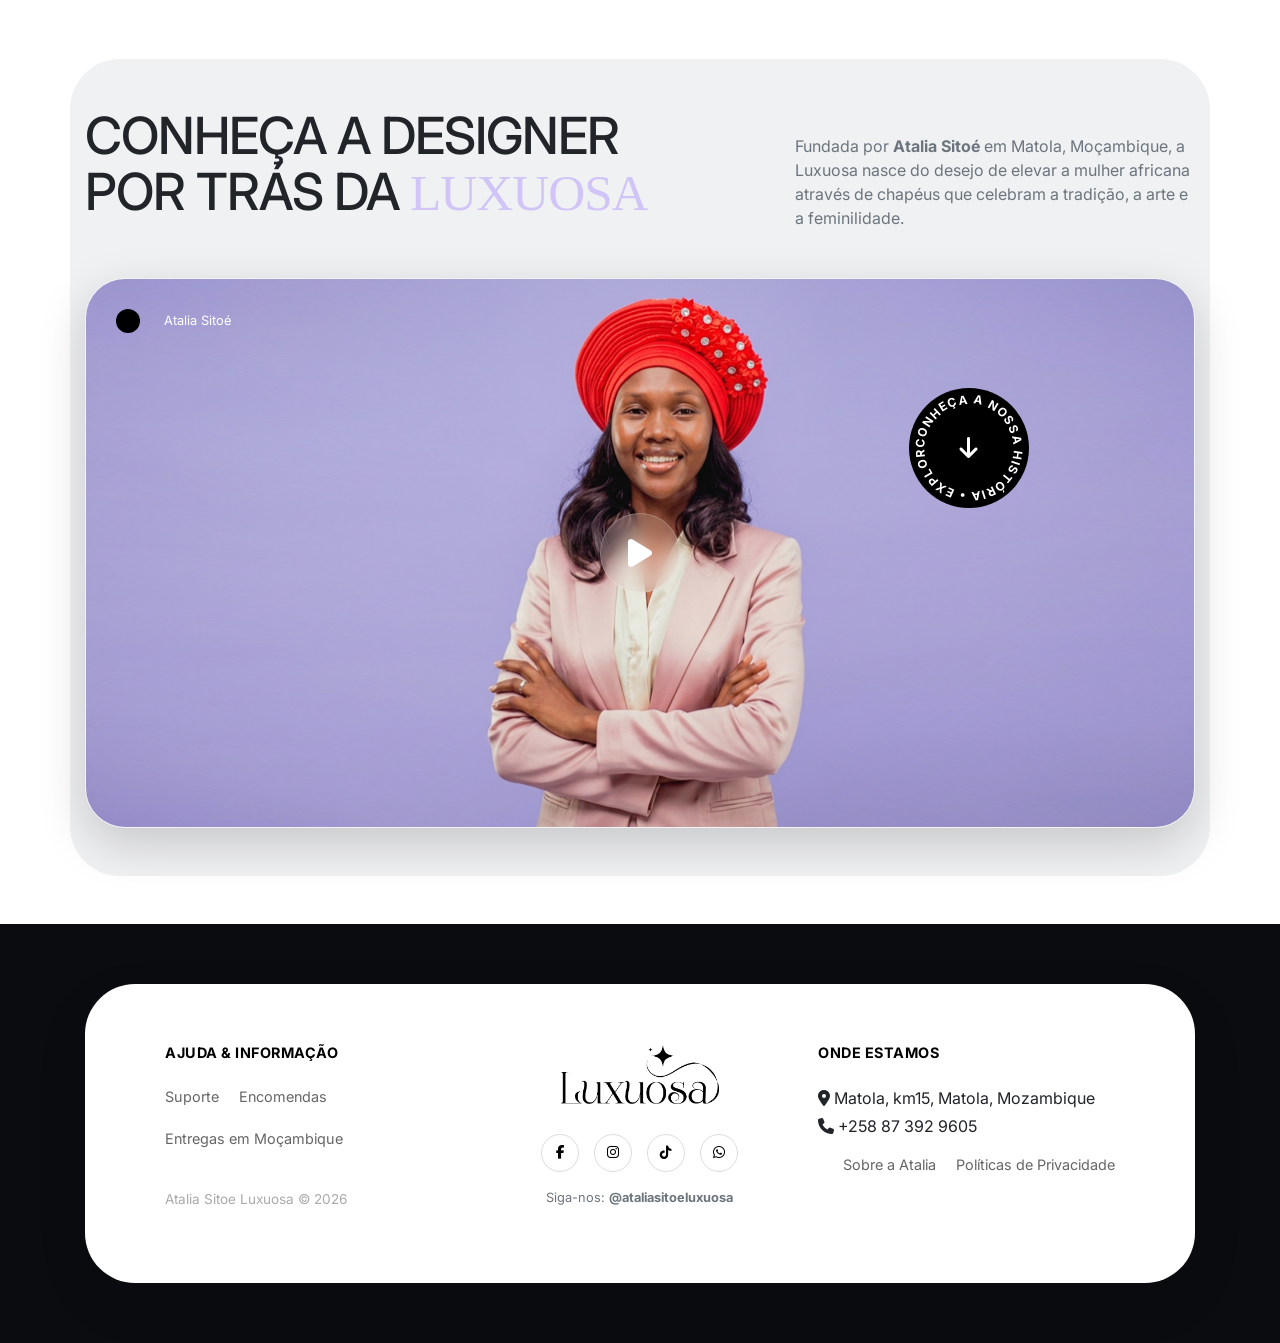
==== commit 1d121185: "last change" ====
--- a/index.html
+++ b/index.html
@@ -4,7 +4,32 @@
 <head>
     <meta charset="UTF-8">
     <meta name="viewport" content="width=device-width, initial-scale=1.0">
-    <title>Luxuosa</title>
+    <title>Luxuosa - Chapéus Africanos Exclusivos</title>
+
+    <!-- SEO Básico -->
+    <meta name="description"
+        content="Descubra a Luxuosa, uma coleção exclusiva de chapéus africanos e vestidos de luxo. Peças artesanais desenhadas e feitas à mão em Matola, Moçambique, por Atalia Sitoé.">
+    <meta name="keywords"
+        content="chapéus africanos, fascinadores, turbantes, moda luxo Moçambique, vestidos de luxo, chapéus artesanais, Atalia Sitoé, Matola">
+    <meta name="author" content="Atalia Sitoé">
+    <link rel="canonical" href="https://luxuosa.co.mz/">
+
+    <!-- Open Graph / Redes Sociais -->
+    <meta property="og:type" content="website">
+    <meta property="og:url" content="https://luxuosa.co.mz/">
+    <meta property="og:title" content="Luxuosa - Chapéus Africanos Exclusivos">
+    <meta property="og:description"
+        content="Celebre a sua identidade com a nossa coleção exclusiva de chapéus africanos. Cuidadosamente desenhada e feita à mão em Moçambique.">
+    <meta property="og:image" content="https://luxuosa.co.mz/luxuosa.png">
+    <meta property="og:site_name" content="Luxuosa">
+
+    <!-- Twitter Cards -->
+    <meta name="twitter:card" content="summary_large_image">
+    <meta name="twitter:title" content="Luxuosa - Chapéus Africanos Exclusivos">
+    <meta name="twitter:description" content="Coleção exclusiva de chapéus africanos feitos à mão em Moçambique.">
+    <meta name="twitter:image" content="https://luxuosa.co.mz/luxuosa.png">
+
+    <!-- Estilos e Fontes -->
     <link href="bootstrap.min.css" rel="stylesheet">
     <link href="https://cdnjs.cloudflare.com/ajax/libs/font-awesome/6.4.2/css/all.min.css" rel="stylesheet">
     <link href="https://fonts.googleapis.com/css2?family=Inter:wght@400;500;600;700&display=swap" rel="stylesheet">
@@ -14,45 +39,47 @@
 
 <body>
 
+    <!-- Navegação -->
     <nav class="custom-navbar">
         <a href="index.html" class="brand-logo">
-            <img src="logo.png" alt="Beauty Logo" class="logo-img">
+            <img src="logo.png" alt="Luxuosa Logo" class="logo-img">
         </a>
 
         <div class="nav-links">
             <a href="produtos.html">Loja online</a>
-            <a href="#">Coleções</a>
-            <a href="#">A Nossa História</a>
+            <a href="#colecoes">Coleções</a>
+            <a href="#historia">A Nossa História</a>
             <a href="#footer">Contactos</a>
         </div>
 
         <div class="nav-action">
-            <a href="#" class="btn-pill btn-get-started btn">
+            <a href="https://wa.me/258873929605" target="_blank" rel="noopener noreferrer"
+                class="btn-pill btn-get-started btn">
                 Fale Conosco
                 <span class="icon-circle"><i class="fa-brands fa-whatsapp"></i></span>
             </a>
         </div>
     </nav>
 
+    <!-- Hero Section / Apresentação -->
     <div class="split-layout">
 
         <div class="left-side">
             <h1 class="hero-title text-uppercase">cada mulher merece uma coroa única.</h1>
             <p class="hero-subtitle">
                 Celebre a sua identidade com a nossa coleção exclusiva de chapéus africanos. Cuidadosamente desenhada e
-                feita à mão em
-                Moçambique, cada peça é uma obra de arte que une tradição, luxo e a essência da nossa cultura para
-                realçar a sua beleza
-                única.
+                feita à mão em Moçambique, cada peça é uma obra de arte que une tradição, luxo e a essência da nossa
+                cultura para
+                realçar a sua beleza única.
             </p>
 
             <div class="actions-wrapper">
-                <a href="#" class="btn-pill btn-shop">
+                <a href="#colecoes" class="btn-pill btn-shop">
                     Ver Coleções
                     <span class="icon-circle"><i class="fa-solid fa-chevron-right"></i></span>
                 </a>
 
-                <a href="#" class="btn-demo">
+                <a href="#historia" class="btn-demo">
                     <span class="play-circle"><i class="fa-solid fa-play"></i></span>
                     Conhecer a Arte
                 </a>
@@ -60,7 +87,7 @@
         </div>
 
         <div class="right-side">
-            <img src="image.png" alt="Curology Products" class="product-image">
+            <img src="image.png" alt="Produtos Luxuosa" class="product-image">
         </div>
 
         <div class="explore-badge">
@@ -79,6 +106,8 @@
         </div>
 
     </div>
+
+    <!-- Seção Mobile Explore -->
     <section class="mobile-explore-section d-md-none">
         <h2 class="mobile-explore-title">Explore a Nossa Coleção</h2>
         <p class="mobile-explore-text">
@@ -88,11 +117,11 @@
 
         <div class="mobile-layout-footer">
             <div class="mobile-btns-group">
-                <a href="#" class="btn-mobile-v2 solid">
+                <a href="#colecoes" class="btn-mobile-v2 solid">
                     Ver Coleções
                     <span class="icon-dot"><i class="fa-solid fa-chevron-right"></i></span>
                 </a>
-                <a href="#" class="btn-mobile-v2 light">
+                <a href="#historia" class="btn-mobile-v2 light">
                     Conhecer a Arte
                 </a>
             </div>
@@ -113,11 +142,12 @@
             </div>
         </div>
     </section>
-    <section class="featured-collection">
+
+    <!-- Seção de Coleção em Destaque -->
+    <section class="featured-collection" id="colecoes">
         <div class="container-fluid">
             <div class="titulo text-center mobile-hiden">
-                <h2 class="feed-title">Coleção Soberana
-                </h2>
+                <h2 class="feed-title">Coleção Soberana</h2>
                 <h5>Conheça a visão criativa por trás da nossa coleção 'Luxuosa' de chapéus <br> artesanais. Uma jornada
                     de estilo e sofisticação.</h5>
             </div>
@@ -135,13 +165,13 @@
 
                 <div class="featured-card active-card">
                     <span class="badge-new">Novo</span>
-
                     <img src="luxuosa.png" alt="Main Model">
-
-                </div>
-                <button class="btn-action-lock">
+                </div>
+
+                <button class="btn-action-lock" aria-label="Ação bloqueada">
                     <i class="fa-solid fa-lock"></i>
                 </button>
+
                 <div class="featured-card side-card-right-0">
                     <img src="col'3.png" alt="Model">
                 </div>
@@ -154,7 +184,9 @@
             </div>
         </div>
     </section>
-    <section class="product-section container">
+
+    <!-- Seção de Produtos -->
+    <section class="product-section container" id="produtos">
         <div class="titulo text-center">
             <h2 class="feed-title">As Nossas Peças</h2>
             <h5>Cada chapéu é feito à mão com amor e dedicação em Matola, Moçambique. <br>
@@ -187,7 +219,9 @@
 
                 <div class="col">
                     <div class="product-card">
-                        <i class="fa-regular fa-star star-icon"></i>
+                        <div class="card-header-actions">
+                            <i class="fa-regular fa-star star-icon"></i>
+                        </div>
                         <div class="product-img-wrapper">
                             <img src="prod2.png" alt="Prata Nobre">
                         </div>
@@ -206,7 +240,9 @@
 
                 <div class="col">
                     <div class="product-card">
-                        <i class="fa-regular fa-star star-icon"></i>
+                        <div class="card-header-actions">
+                            <i class="fa-regular fa-star star-icon"></i>
+                        </div>
                         <div class="product-img-wrapper">
                             <img src="prod3.png" alt="Fascinador Azul Oceano">
                         </div>
@@ -214,7 +250,7 @@
                             <h3 class="product-name">Oceano Azul</h3>
                             <p class="product-code">M24737</p>
                             <div class="product-footer">
-                                <span class="product-price">2300,00 MT</span>
+                                <span class="product-price">2.300,00 MT</span>
                                 <span class="product-stock">
                                     <span class="stock-dot"></span> 2 disponíveis
                                 </span>
@@ -225,7 +261,9 @@
 
                 <div class="col">
                     <div class="product-card">
-                        <i class="fa-regular fa-star star-icon"></i>
+                        <div class="card-header-actions">
+                            <i class="fa-regular fa-star star-icon"></i>
+                        </div>
                         <div class="product-img-wrapper">
                             <img src="prod4.png" alt="Fascinador Verde Esmeralda">
                         </div>
@@ -233,7 +271,7 @@
                             <h3 class="product-name">Pérola Dourada</h3>
                             <p class="product-code">M24739</p>
                             <div class="product-footer">
-                                <span class="product-price">2000,00 MT</span>
+                                <span class="product-price">2.000,00 MT</span>
                                 <span class="product-stock">
                                     <span class="stock-dot"></span> 1 disponível
                                 </span>
@@ -260,18 +298,20 @@
                             <h3 class="product-name">Amarelo Canário</h3>
                             <p class="product-code">M24728</p>
                             <div class="product-footer">
-                                <span class="product-price">2500,00 MT</span>
-                                <span class="product-stock">
-                                    <span class="stock-dot"></span> 1 disponível
-                                </span>
-                            </div>
-                        </div>
-                    </div>
-                </div>
-
-                <div class="col">
-                    <div class="product-card">
-                        <i class="fa-regular fa-star star-icon"></i>
+                                <span class="product-price">2.500,00 MT</span>
+                                <span class="product-stock">
+                                    <span class="stock-dot"></span> 1 disponível
+                                </span>
+                            </div>
+                        </div>
+                    </div>
+                </div>
+
+                <div class="col">
+                    <div class="product-card">
+                        <div class="card-header-actions">
+                            <i class="fa-regular fa-star star-icon"></i>
+                        </div>
                         <div class="product-img-wrapper">
                             <img src="prod6.png" alt="Turbante Azul Royal">
                         </div>
@@ -279,18 +319,20 @@
                             <h3 class="product-name">Azul Royal</h3>
                             <p class="product-code">M24736</p>
                             <div class="product-footer">
-                                <span class="product-price">1000,00 MT</span>
-                                <span class="product-stock">
-                                    <span class="stock-dot"></span> 1 disponível
-                                </span>
-                            </div>
-                        </div>
-                    </div>
-                </div>
-
-                <div class="col">
-                    <div class="product-card">
-                        <i class="fa-regular fa-star star-icon"></i>
+                                <span class="product-price">1.000,00 MT</span>
+                                <span class="product-stock">
+                                    <span class="stock-dot"></span> 1 disponível
+                                </span>
+                            </div>
+                        </div>
+                    </div>
+                </div>
+
+                <div class="col">
+                    <div class="product-card">
+                        <div class="card-header-actions">
+                            <i class="fa-regular fa-star star-icon"></i>
+                        </div>
                         <div class="product-img-wrapper">
                             <img src="prod7.png" alt="Chapéu Rosa Elegance">
                         </div>
@@ -298,7 +340,7 @@
                             <h3 class="product-name">Velvet Rose</h3>
                             <p class="product-code">M24737</p>
                             <div class="product-footer">
-                                <span class="product-price">2000,00 MT</span>
+                                <span class="product-price">2.000,00 MT</span>
                                 <span class="product-stock">
                                     <span class="stock-dot"></span> 2 disponíveis
                                 </span>
@@ -309,7 +351,9 @@
 
                 <div class="col">
                     <div class="product-card">
-                        <i class="fa-regular fa-star star-icon"></i>
+                        <div class="card-header-actions">
+                            <i class="fa-regular fa-star star-icon"></i>
+                        </div>
                         <div class="product-img-wrapper">
                             <img src="prod8.png" alt="Turbante Ouro Imperial">
                         </div>
@@ -328,6 +372,7 @@
 
             </div>
         </div>
+
         <div class="col-12 d-flex justify-content-center">
             <a href="produtos.html" class="btn-pill btn-shop d-inline-flex align-items-center text-decoration-none"
                 style="background-color: #1d1e26; color: #ffffff;">
@@ -338,15 +383,16 @@
                     <i class="fa-solid fa-chevron-right"></i>
                 </span>
             </a>
-
         </div>
     </section>
-    <section class="designer-section py-5">
+
+    <!-- Seção da Designer / História -->
+    <section class="designer-section py-5" id="historia">
         <div class="container py-5 position-relative profile">
 
             <div class="row mb-5 align-items-end">
                 <div class="col-lg-7">
-                    <h2 class="section-title  fw-bold">CONHEÇA A DESIGNER <br>POR TRÁS DA <span
+                    <h2 class="section-title fw-bold">CONHEÇA A DESIGNER <br>POR TRÁS DA <span
                             class="text-lavender">LUXUOSA</span></h2>
                 </div>
                 <div class="col-lg-5 text-lg-end">
@@ -365,11 +411,10 @@
                         <div class="logo-circle me-2 mr-4"></div>
                         <span class="text-white small opacity-75">Atalia Sitoé</span>
                     </div>
-                    <form action="https://www.facebook.com/reel/1643329623398474">
-                        <button type="submit" class="play-btn">
-                            <i class="fa-solid fa-play"></i>
-                        </button>
-                    </form>
+                    <a href="https://www.facebook.com/reel/1643329623398474" target="_blank" rel="noopener noreferrer"
+                        class="play-btn d-flex align-items-center justify-content-center text-decoration-none">
+                        <i class="fa-solid fa-play"></i>
+                    </a>
                 </div>
 
                 <div class="explore-badge-dark">
@@ -389,8 +434,7 @@
         </div>
     </section>
 
-
-
+    <!-- Rodapé -->
     <footer class="custom-footer-container" id="footer">
         <div class="container">
             <div class="footer-floating-card">
@@ -399,9 +443,11 @@
                     <div class="col-lg-4 mb-4 mb-lg-0">
                         <h6 class="footer-card-title">AJUDA & INFORMAÇÃO</h6>
                         <div class="footer-inline-links">
-                            <a href="#">Suporte</a>
-                            <a href="#">Encomendas</a>
-                            <a href="#">Entregas em Moçambique</a>
+                            <a href="https://wa.me/258873929605?text=Olá,%20preciso%20de%20suporte."
+                                target="_blank">Suporte</a>
+                            <a href="https://wa.me/258873929605?text=Olá,%20gostaria%20de%20fazer%20uma%20encomenda."
+                                target="_blank">Encomendas</a>
+                            <a href="produtos.html">Entregas em Moçambique</a>
                         </div>
                         <div class="footer-copyright-alt">
                             Atalia Sitoe Luxuosa © 2026
@@ -413,8 +459,10 @@
                             <img src="logo.png" alt="Atalia Sitoe Luxuosa Logo" class="footer-logo-img">
                         </div>
                         <div class="footer-social-circles">
-                            <a href="#" title="Facebook"><i class="fa-brands fa-facebook-f"></i></a>
-                            <a href="#" title="Instagram"><i class="fa-brands fa-instagram"></i></a>
+                            <a href="https://www.facebook.com/reel/1643329623398474" target="_blank" title="Facebook"><i
+                                    class="fa-brands fa-facebook-f"></i></a>
+                            <a href="https://www.instagram.com/ataliasitoeluxuosa" target="_blank" title="Instagram"><i
+                                    class="fa-brands fa-instagram"></i></a>
                             <a href="https://www.tiktok.com/@ataliasitoeluxuosa" target="_blank" title="TikTok">
                                 <i class="fa-brands fa-tiktok"></i>
                             </a>
@@ -433,14 +481,16 @@
                             <p class="mb-1"><i class="fa-solid fa-phone"></i> +258 87 392 9605</p>
                         </div>
                         <div class="footer-inline-links justify-content-lg-end">
-                            <a href="#">Sobre a Atalia</a>
-                            <a href="#">Políticas de Privacidade</a>
+                            <a href="#historia">Sobre a Atalia</a>
+                            <a href="https://wa.me/258873929605?text=Olá,%20gostaria%20de%20saber%20mais%20sobre%20as%20Políticas%20de%20Privacidade."
+                                target="_blank">Políticas de Privacidade</a>
                         </div>
                     </div>
                 </div>
             </div>
         </div>
     </footer>
+
     <script src="https://cdn.jsdelivr.net/npm/bootstrap@5.3.2/dist/js/bootstrap.bundle.min.js"></script>
 </body>
 
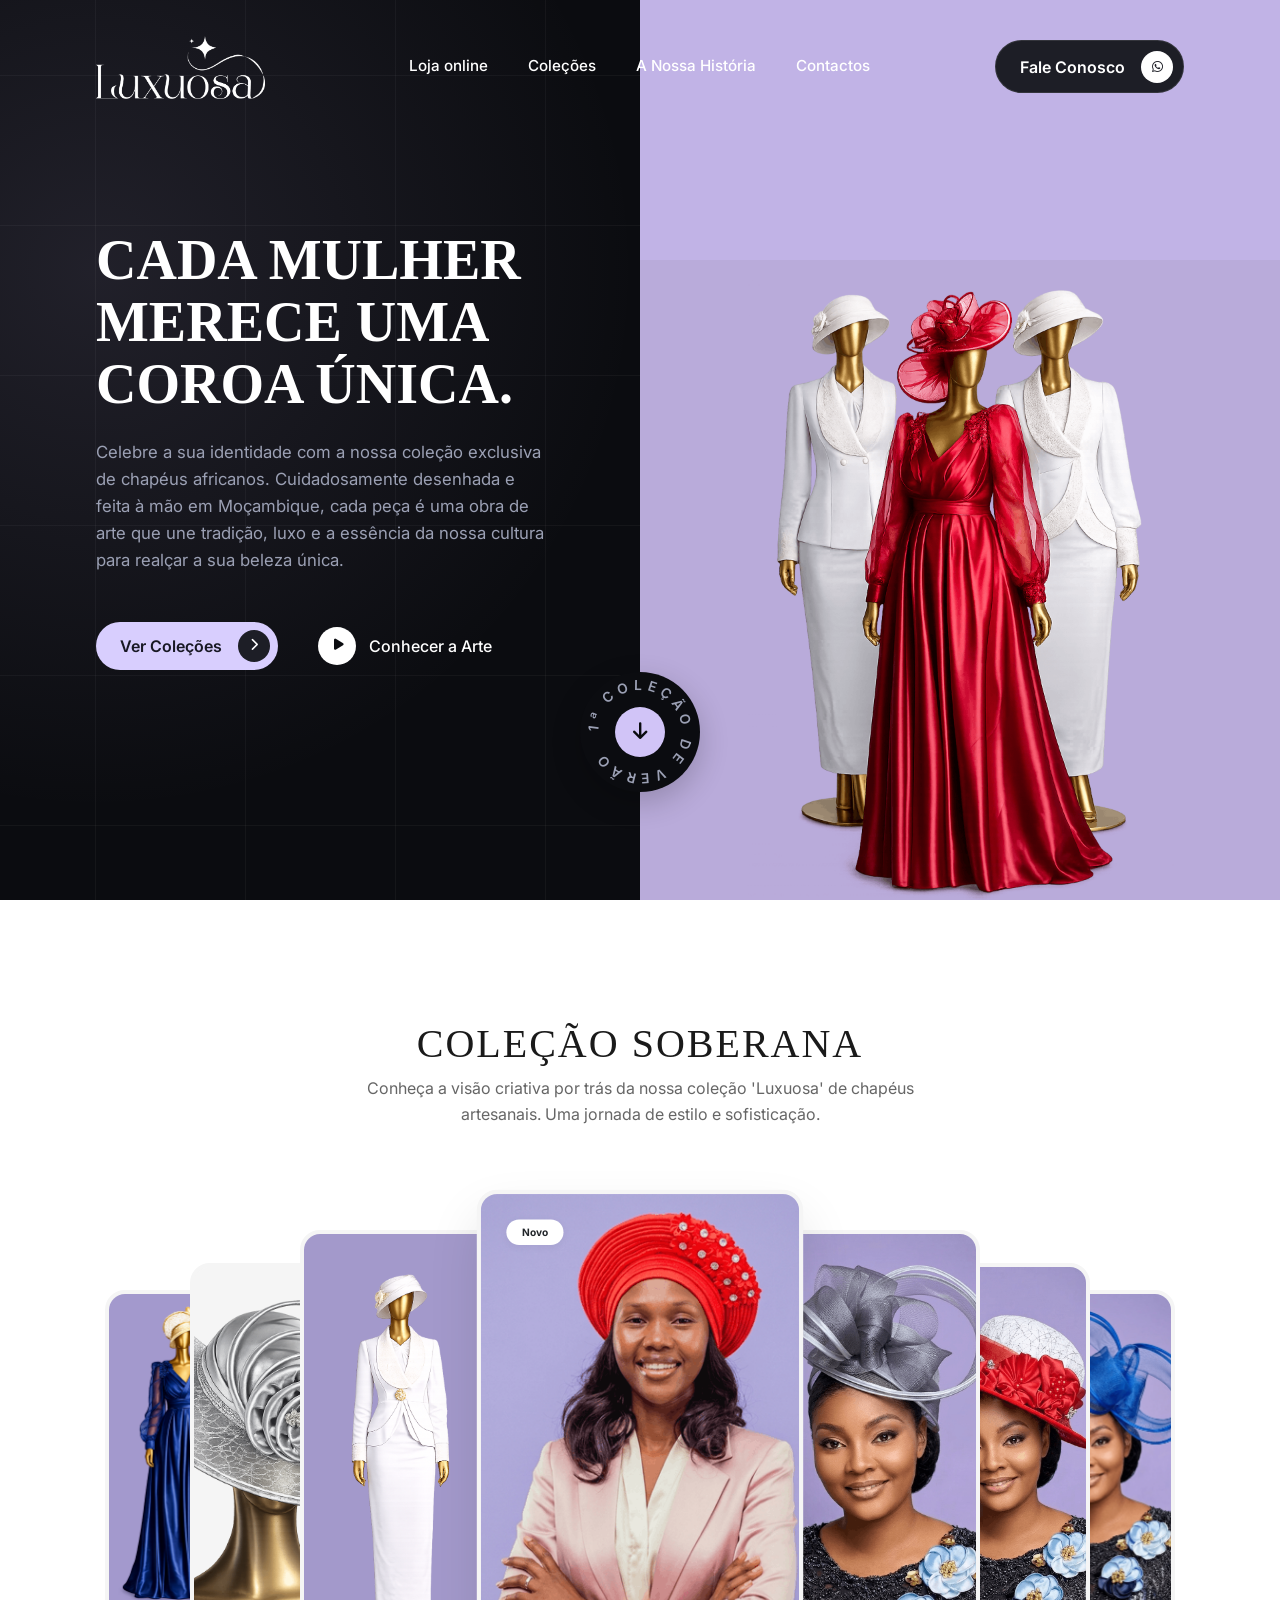
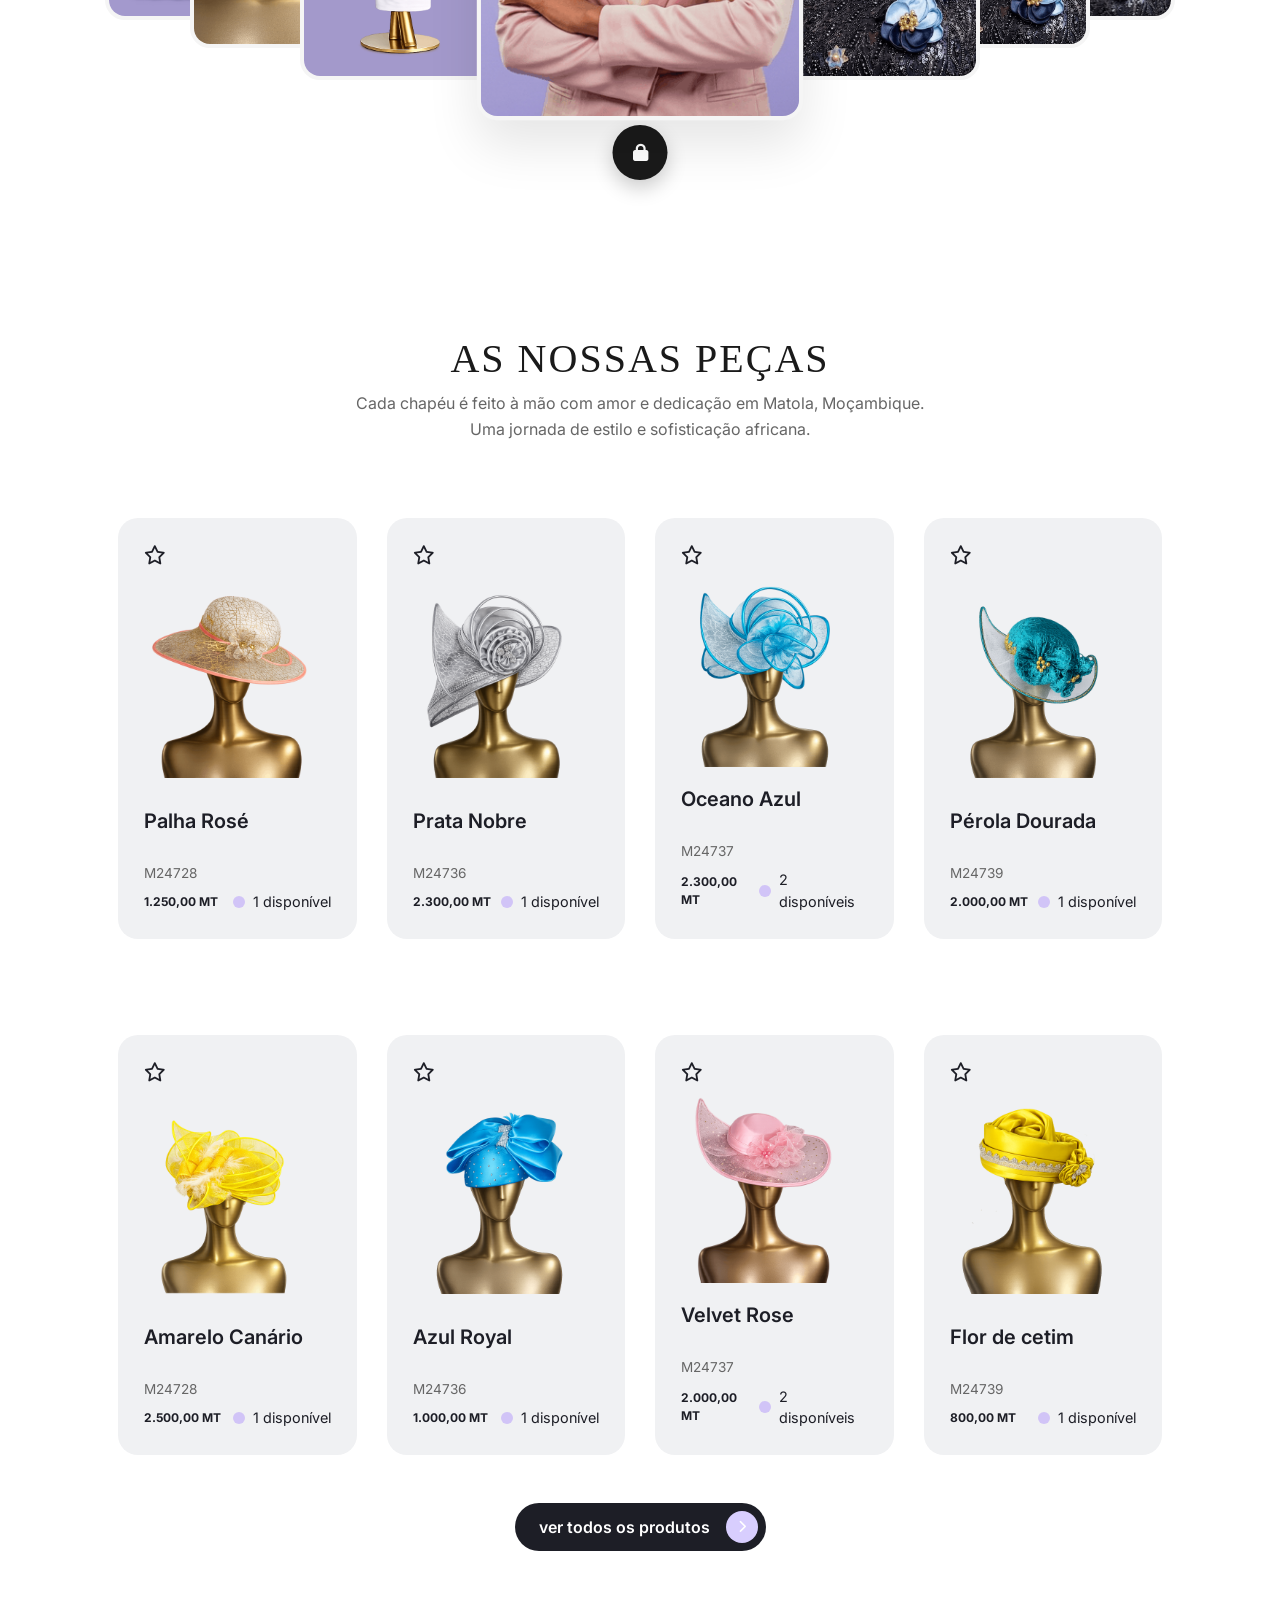
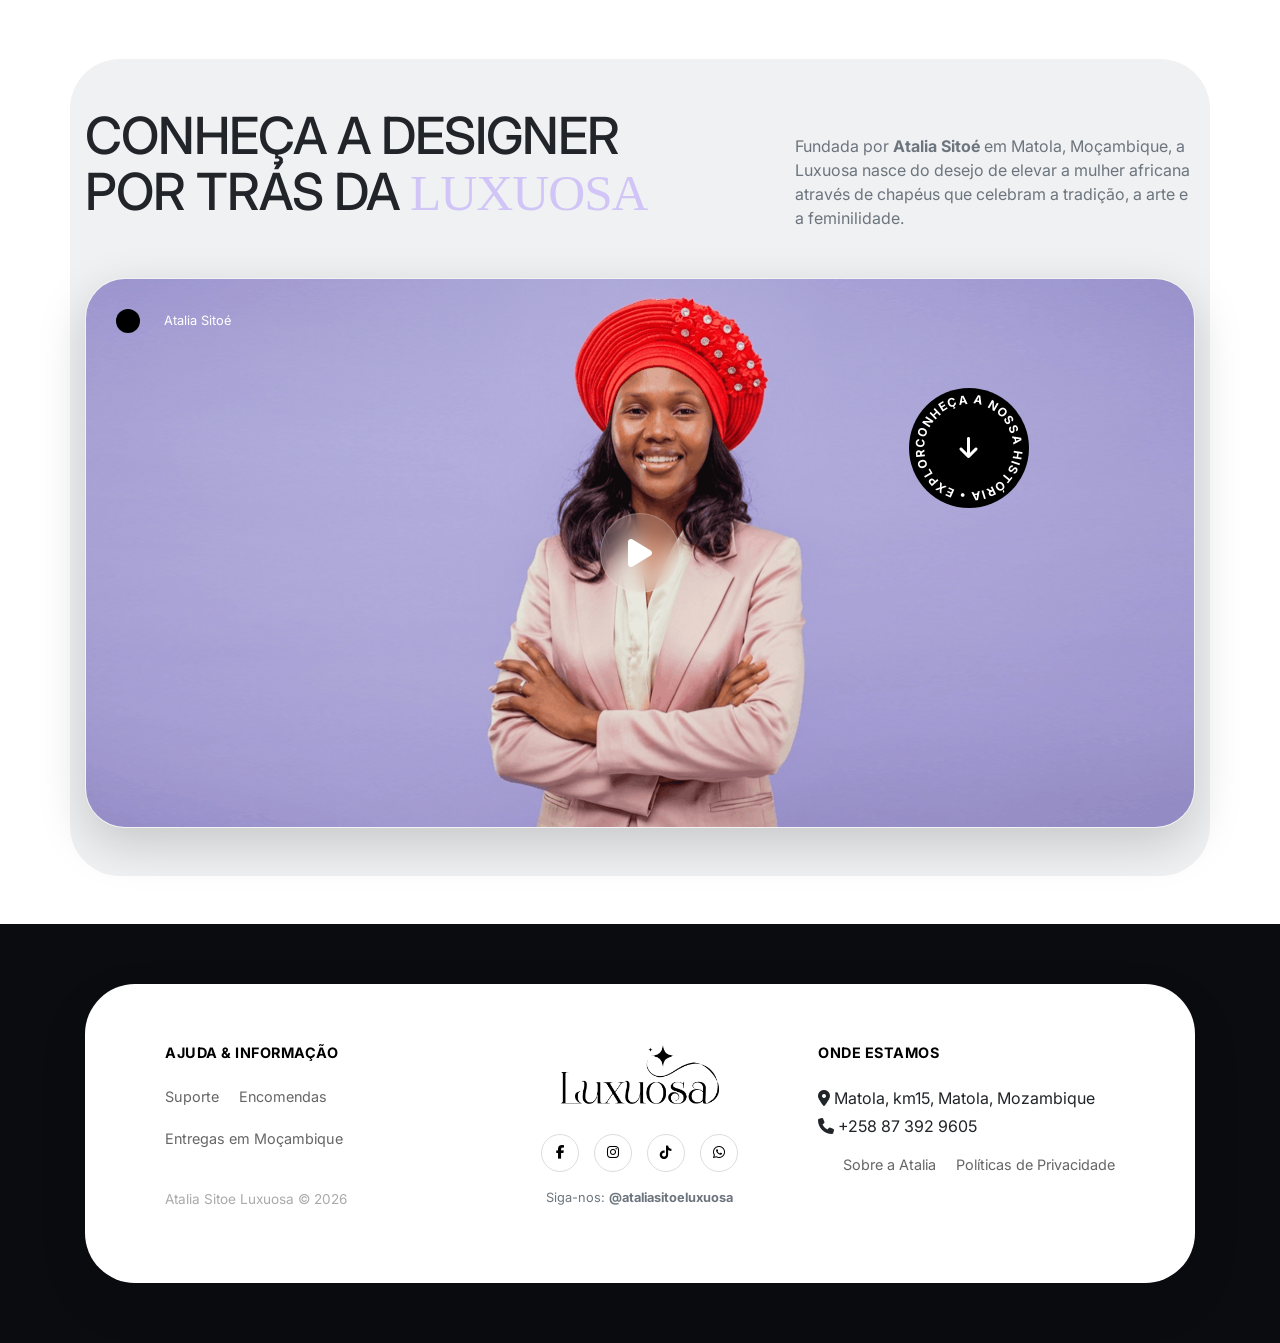
==== commit bd09f931: "number" ====
--- a/index.html
+++ b/index.html
@@ -53,7 +53,7 @@
         </div>
 
         <div class="nav-action">
-            <a href="https://wa.me/258873929605" target="_blank" rel="noopener noreferrer"
+            <a href="https://wa.me/258842379543" target="_blank" rel="noopener noreferrer"
                 class="btn-pill btn-get-started btn">
                 Fale Conosco
                 <span class="icon-circle"><i class="fa-brands fa-whatsapp"></i></span>
@@ -443,9 +443,9 @@
                     <div class="col-lg-4 mb-4 mb-lg-0">
                         <h6 class="footer-card-title">AJUDA & INFORMAÇÃO</h6>
                         <div class="footer-inline-links">
-                            <a href="https://wa.me/258873929605?text=Olá,%20preciso%20de%20suporte."
+                            <a href="https://wa.me/258842379543?text=Olá,%20preciso%20de%20suporte."
                                 target="_blank">Suporte</a>
-                            <a href="https://wa.me/258873929605?text=Olá,%20gostaria%20de%20fazer%20uma%20encomenda."
+                            <a href="https://wa.me/258842379543?text=Olá,%20gostaria%20de%20fazer%20uma%20encomenda."
                                 target="_blank">Encomendas</a>
                             <a href="produtos.html">Entregas em Moçambique</a>
                         </div>
@@ -466,7 +466,7 @@
                             <a href="https://www.tiktok.com/@ataliasitoeluxuosa" target="_blank" title="TikTok">
                                 <i class="fa-brands fa-tiktok"></i>
                             </a>
-                            <a href="https://wa.me/258873929605" target="_blank" title="WhatsApp">
+                            <a href="https://wa.me/258842379543" target="_blank" title="WhatsApp">
                                 <i class="fa-brands fa-whatsapp"></i>
                             </a>
                         </div>
@@ -482,7 +482,7 @@
                         </div>
                         <div class="footer-inline-links justify-content-lg-end">
                             <a href="#historia">Sobre a Atalia</a>
-                            <a href="https://wa.me/258873929605?text=Olá,%20gostaria%20de%20saber%20mais%20sobre%20as%20Políticas%20de%20Privacidade."
+                            <a href="https://wa.me/258842379543?text=Olá,%20gostaria%20de%20saber%20mais%20sobre%20as%20Políticas%20de%20Privacidade."
                                 target="_blank">Políticas de Privacidade</a>
                         </div>
                     </div>
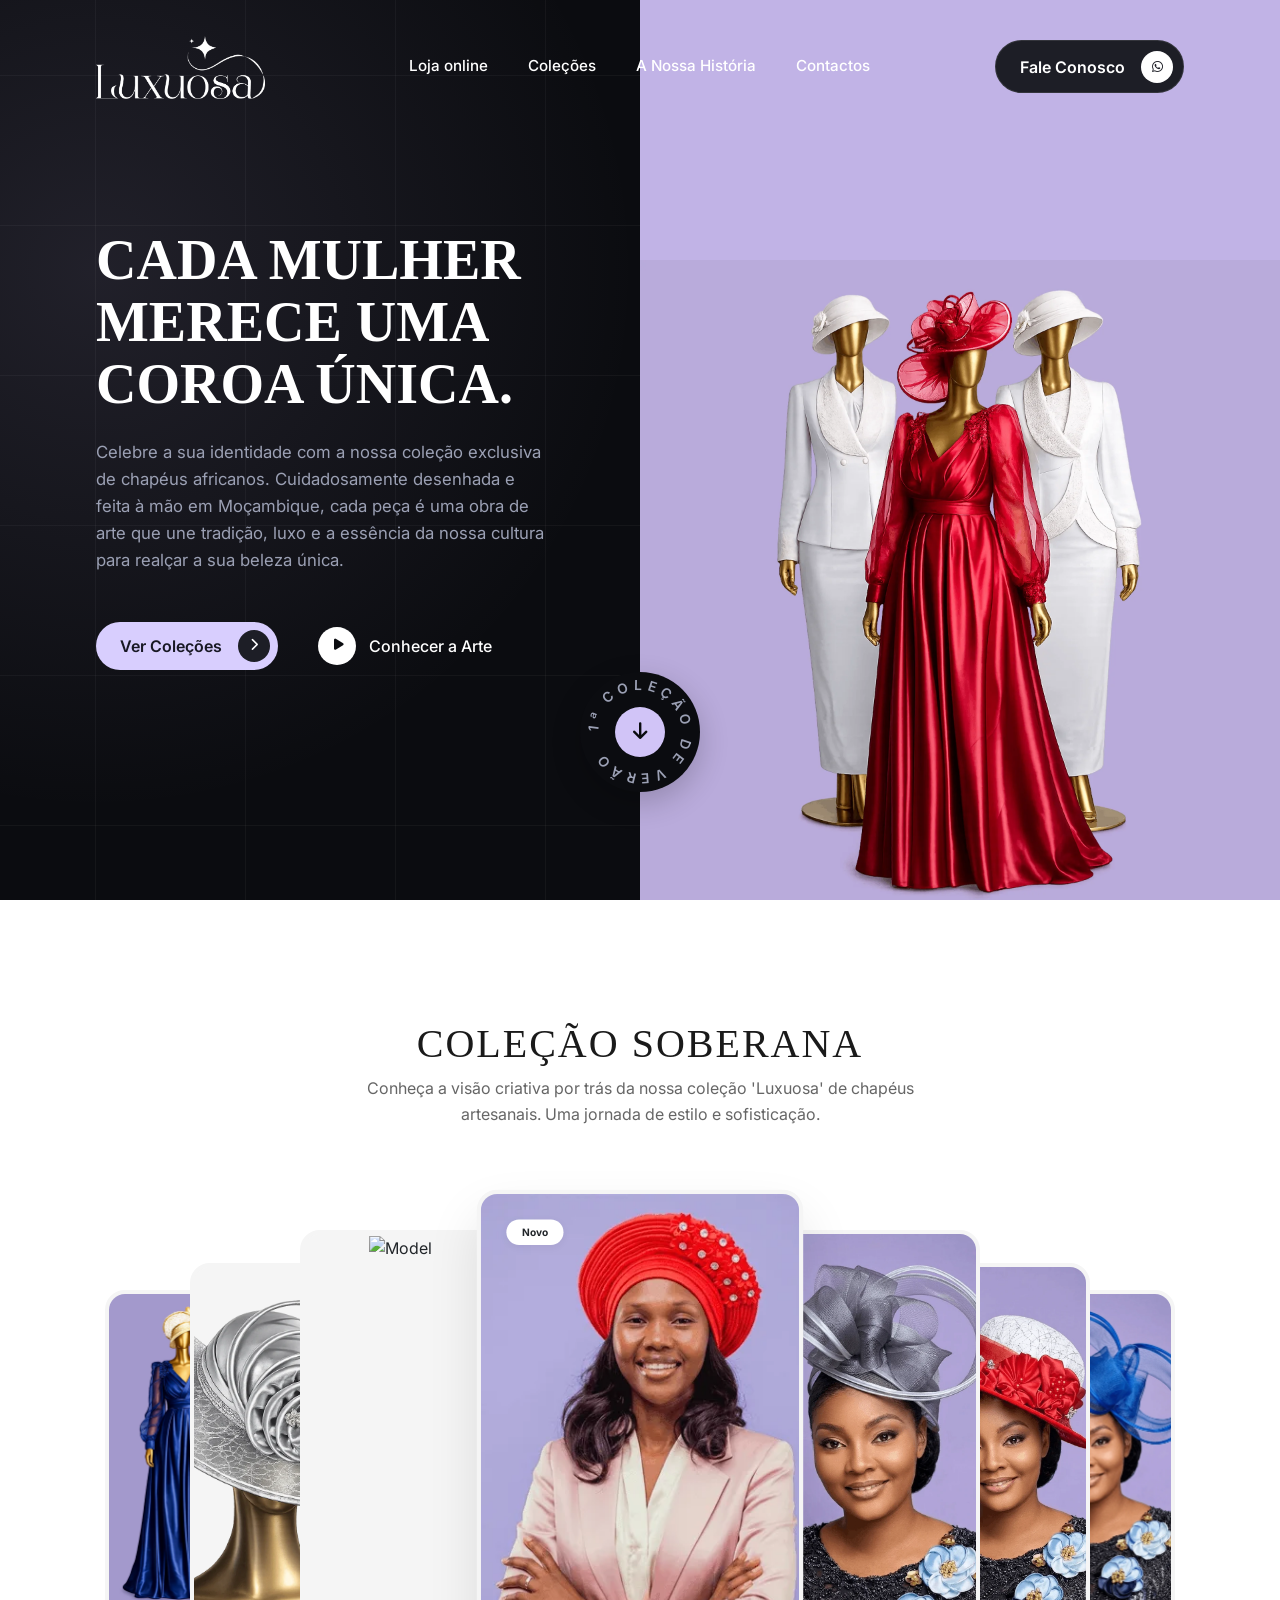
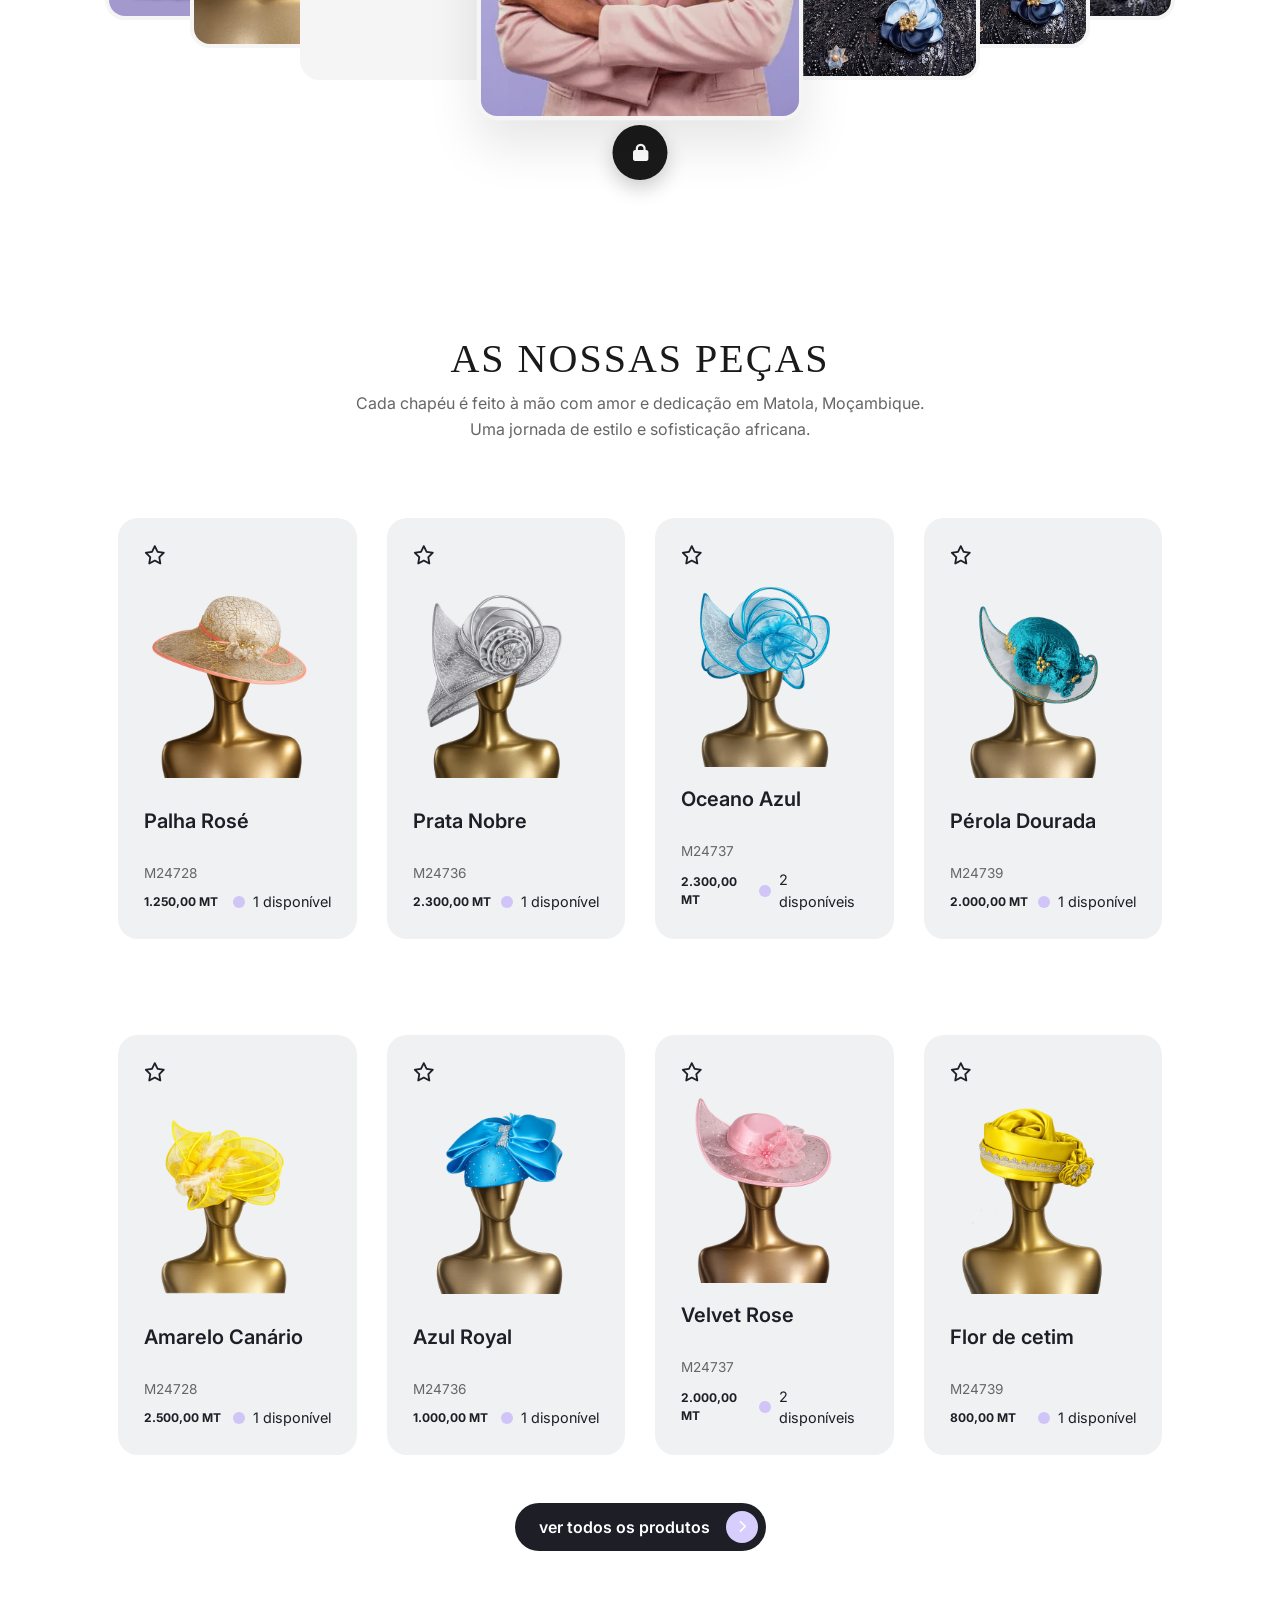
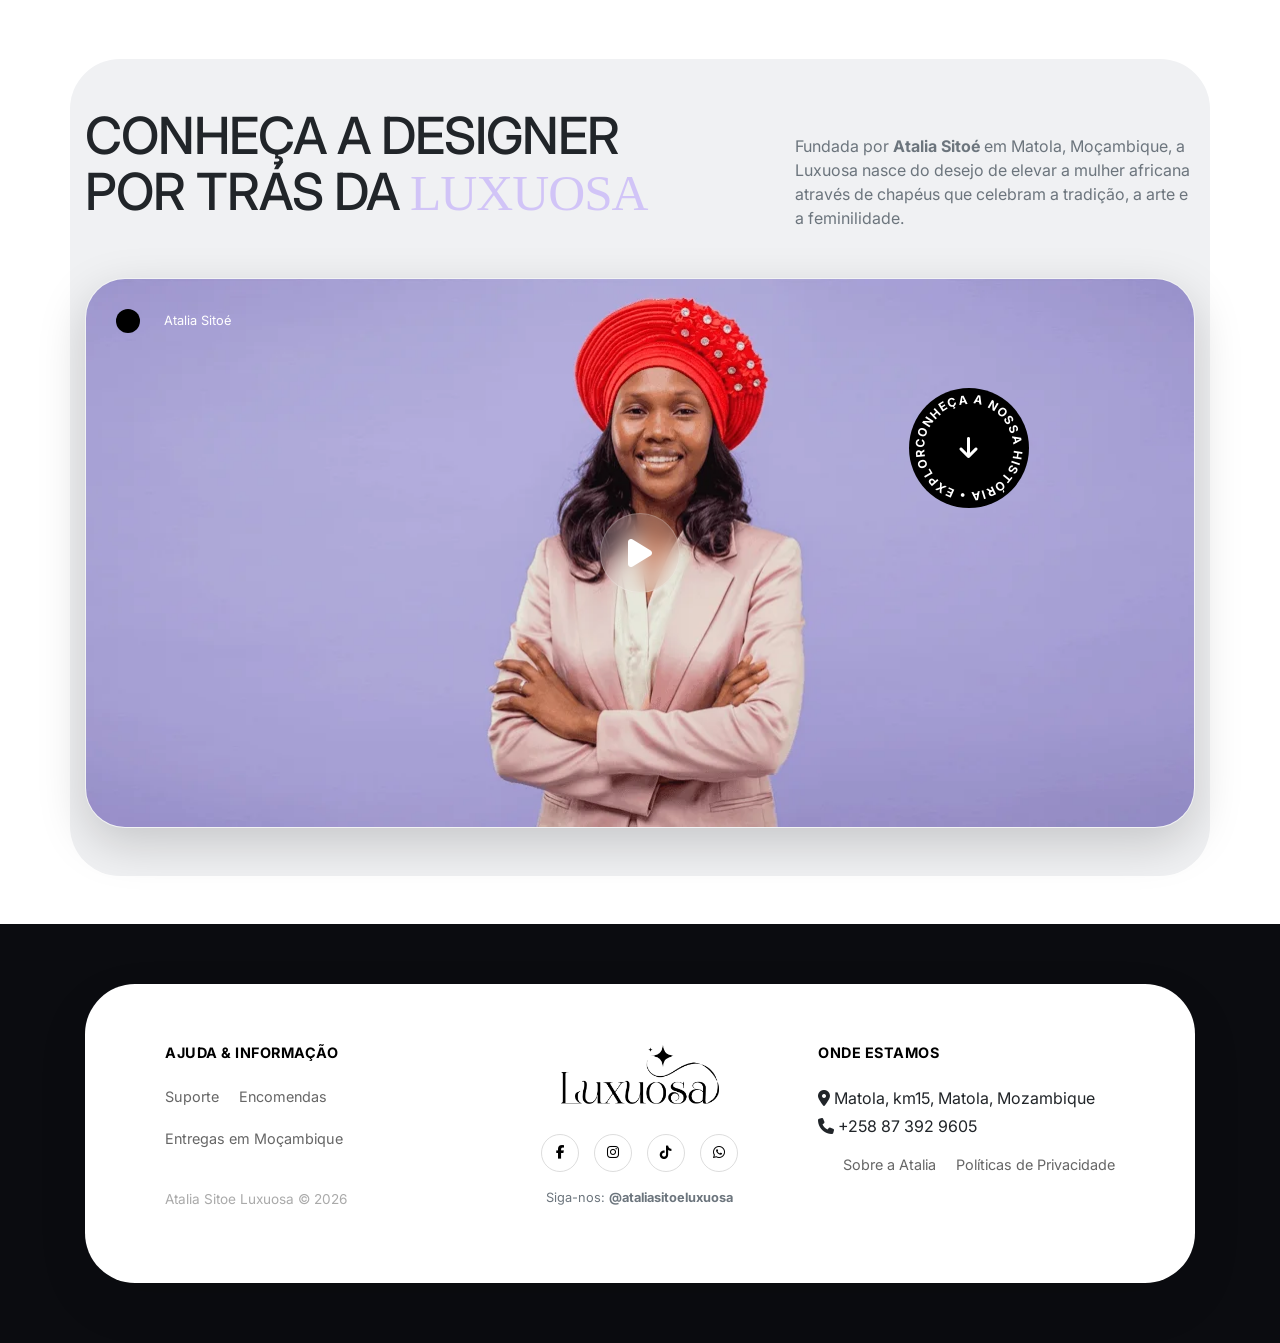
==== commit b7b4604d: "img to webp" ====
--- a/index.html
+++ b/index.html
@@ -20,14 +20,14 @@
     <meta property="og:title" content="Luxuosa - Chapéus Africanos Exclusivos">
     <meta property="og:description"
         content="Celebre a sua identidade com a nossa coleção exclusiva de chapéus africanos. Cuidadosamente desenhada e feita à mão em Moçambique.">
-    <meta property="og:image" content="https://luxuosa.co.mz/luxuosa.png">
+    <meta property="og:image" content="https://luxuosa.co.mz/luxuosa.webp">
     <meta property="og:site_name" content="Luxuosa">
 
     <!-- Twitter Cards -->
     <meta name="twitter:card" content="summary_large_image">
     <meta name="twitter:title" content="Luxuosa - Chapéus Africanos Exclusivos">
     <meta name="twitter:description" content="Coleção exclusiva de chapéus africanos feitos à mão em Moçambique.">
-    <meta name="twitter:image" content="https://luxuosa.co.mz/luxuosa.png">
+    <meta name="twitter:image" content="https://luxuosa.co.mz/luxuosa.webp">
 
     <!-- Estilos e Fontes -->
     <link href="bootstrap.min.css" rel="stylesheet">
@@ -42,7 +42,7 @@
     <!-- Navegação -->
     <nav class="custom-navbar">
         <a href="index.html" class="brand-logo">
-            <img src="logo.png" alt="Luxuosa Logo" class="logo-img">
+            <img src="logo.webp" alt="Luxuosa Logo" class="logo-img">
         </a>
 
         <div class="nav-links">
@@ -87,7 +87,7 @@
         </div>
 
         <div class="right-side">
-            <img src="image.png" alt="Produtos Luxuosa" class="product-image">
+            <img src="image.webp" alt="Produtos Luxuosa" class="product-image">
         </div>
 
         <div class="explore-badge">
@@ -154,18 +154,18 @@
 
             <div class="featured-slider-wrapper">
                 <div class="featured-card side-card-left-2 d-none d-lg-block">
-                    <img src="col-3.png" alt="Model">
+                    <img src="col-3.webp" alt="Model">
                 </div>
                 <div class="featured-card side-card-left-1 d-none d-md-block">
-                    <img src="col-2.png" alt="Model">
+                    <img src="col-2.webp" alt="Model">
                 </div>
                 <div class="featured-card side-card-left-0">
-                    <img src="col-1.png" alt="Model">
+                    <img src="col-1.webp" alt="Model">
                 </div>
 
                 <div class="featured-card active-card">
                     <span class="badge-new">Novo</span>
-                    <img src="luxuosa.png" alt="Main Model">
+                    <img src="luxuosa.webp" alt="Main Model">
                 </div>
 
                 <button class="btn-action-lock" aria-label="Ação bloqueada">
@@ -173,13 +173,13 @@
                 </button>
 
                 <div class="featured-card side-card-right-0">
-                    <img src="col'3.png" alt="Model">
+                    <img src="col'3.webp" alt="Model">
                 </div>
                 <div class="featured-card side-card-right-1 d-none d-md-block">
-                    <img src="col'5.png" alt="Model">
+                    <img src="col'5.webp" alt="Model">
                 </div>
                 <div class="featured-card side-card-right-2 d-none d-lg-block">
-                    <img src="col'4.png" alt="Model">
+                    <img src="col'4.webp" alt="Model">
                 </div>
             </div>
         </div>
@@ -202,7 +202,7 @@
                             <i class="fa-regular fa-star star-icon"></i>
                         </div>
                         <div class="product-img-wrapper">
-                            <img src="prod1.png" alt="Palha Rosé">
+                            <img src="prod1.webp" alt="Palha Rosé">
                         </div>
                         <div class="product-info">
                             <h3 class="product-name">Palha Rosé</h3>
@@ -223,7 +223,7 @@
                             <i class="fa-regular fa-star star-icon"></i>
                         </div>
                         <div class="product-img-wrapper">
-                            <img src="prod2.png" alt="Prata Nobre">
+                            <img src="prod2.webp" alt="Prata Nobre">
                         </div>
                         <div class="product-info">
                             <h3 class="product-name">Prata Nobre</h3>
@@ -244,7 +244,7 @@
                             <i class="fa-regular fa-star star-icon"></i>
                         </div>
                         <div class="product-img-wrapper">
-                            <img src="prod3.png" alt="Fascinador Azul Oceano">
+                            <img src="prod3.webp" alt="Fascinador Azul Oceano">
                         </div>
                         <div class="product-info">
                             <h3 class="product-name">Oceano Azul</h3>
@@ -265,7 +265,7 @@
                             <i class="fa-regular fa-star star-icon"></i>
                         </div>
                         <div class="product-img-wrapper">
-                            <img src="prod4.png" alt="Fascinador Verde Esmeralda">
+                            <img src="prod4.webp" alt="Fascinador Verde Esmeralda">
                         </div>
                         <div class="product-info">
                             <h3 class="product-name">Pérola Dourada</h3>
@@ -292,7 +292,7 @@
                             <i class="fa-regular fa-star star-icon"></i>
                         </div>
                         <div class="product-img-wrapper">
-                            <img src="prod5.png" alt="Fascinador Amarelo Canário">
+                            <img src="prod5.webp" alt="Fascinador Amarelo Canário">
                         </div>
                         <div class="product-info">
                             <h3 class="product-name">Amarelo Canário</h3>
@@ -313,7 +313,7 @@
                             <i class="fa-regular fa-star star-icon"></i>
                         </div>
                         <div class="product-img-wrapper">
-                            <img src="prod6.png" alt="Turbante Azul Royal">
+                            <img src="prod6.webp" alt="Turbante Azul Royal">
                         </div>
                         <div class="product-info">
                             <h3 class="product-name">Azul Royal</h3>
@@ -334,7 +334,7 @@
                             <i class="fa-regular fa-star star-icon"></i>
                         </div>
                         <div class="product-img-wrapper">
-                            <img src="prod7.png" alt="Chapéu Rosa Elegance">
+                            <img src="prod7.webp" alt="Chapéu Rosa Elegance">
                         </div>
                         <div class="product-info">
                             <h3 class="product-name">Velvet Rose</h3>
@@ -355,7 +355,7 @@
                             <i class="fa-regular fa-star star-icon"></i>
                         </div>
                         <div class="product-img-wrapper">
-                            <img src="prod8.png" alt="Turbante Ouro Imperial">
+                            <img src="prod8.webp" alt="Turbante Ouro Imperial">
                         </div>
                         <div class="product-info">
                             <h3 class="product-name">Flor de cetim</h3>
@@ -405,7 +405,7 @@
 
             <div class="video-wrapper position-relative">
                 <div class="video-content shadow-lg">
-                    <img src="luxuosa.png" alt="Designer Luxuosa" class="img-fluid">
+                    <img src="luxuosa.webp" alt="Designer Luxuosa" class="img-fluid">
 
                     <div class="video-info d-flex align-items-center">
                         <div class="logo-circle me-2 mr-4"></div>
@@ -456,7 +456,7 @@
 
                     <div class="col-lg-4 text-center mb-4 mb-lg-0">
                         <div class="footer-card-logo">
-                            <img src="logo.png" alt="Atalia Sitoe Luxuosa Logo" class="footer-logo-img">
+                            <img src="logo.webp" alt="Atalia Sitoe Luxuosa Logo" class="footer-logo-img">
                         </div>
                         <div class="footer-social-circles">
                             <a href="https://www.facebook.com/reel/1643329623398474" target="_blank" title="Facebook"><i
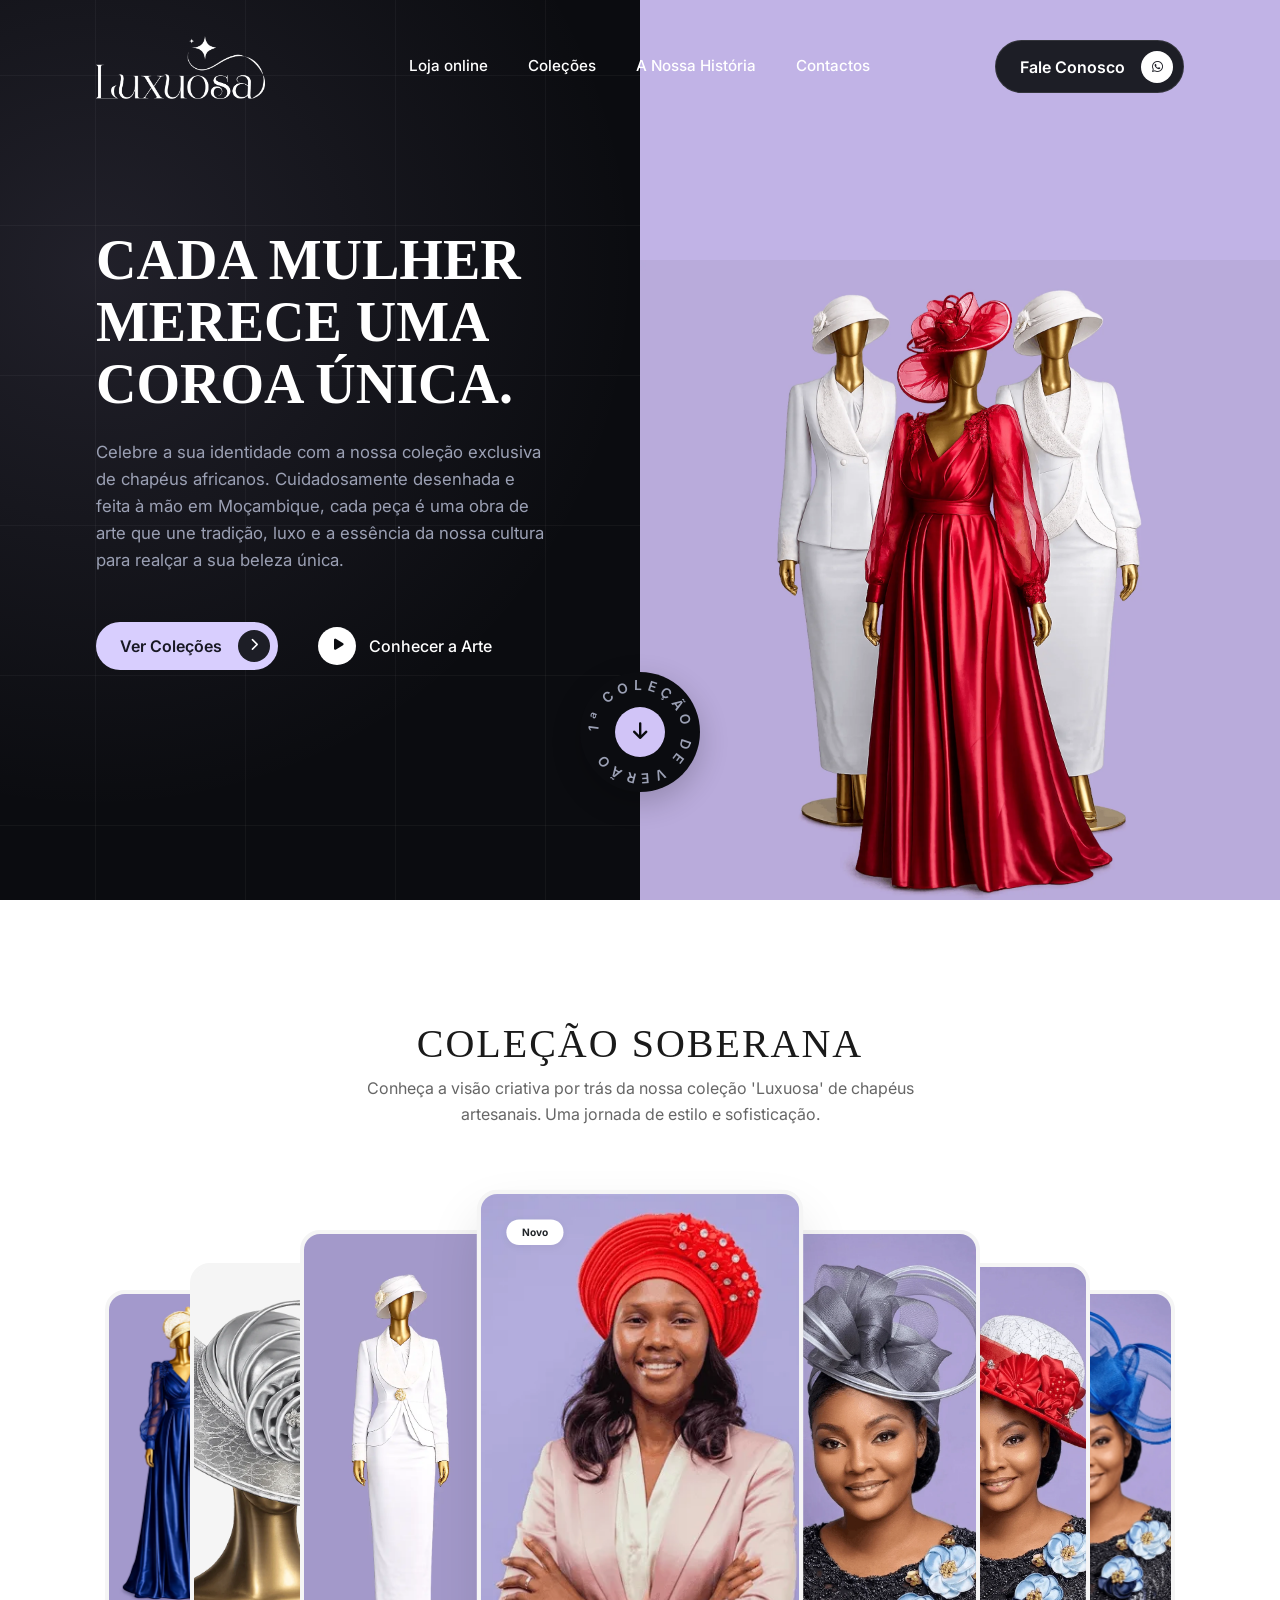
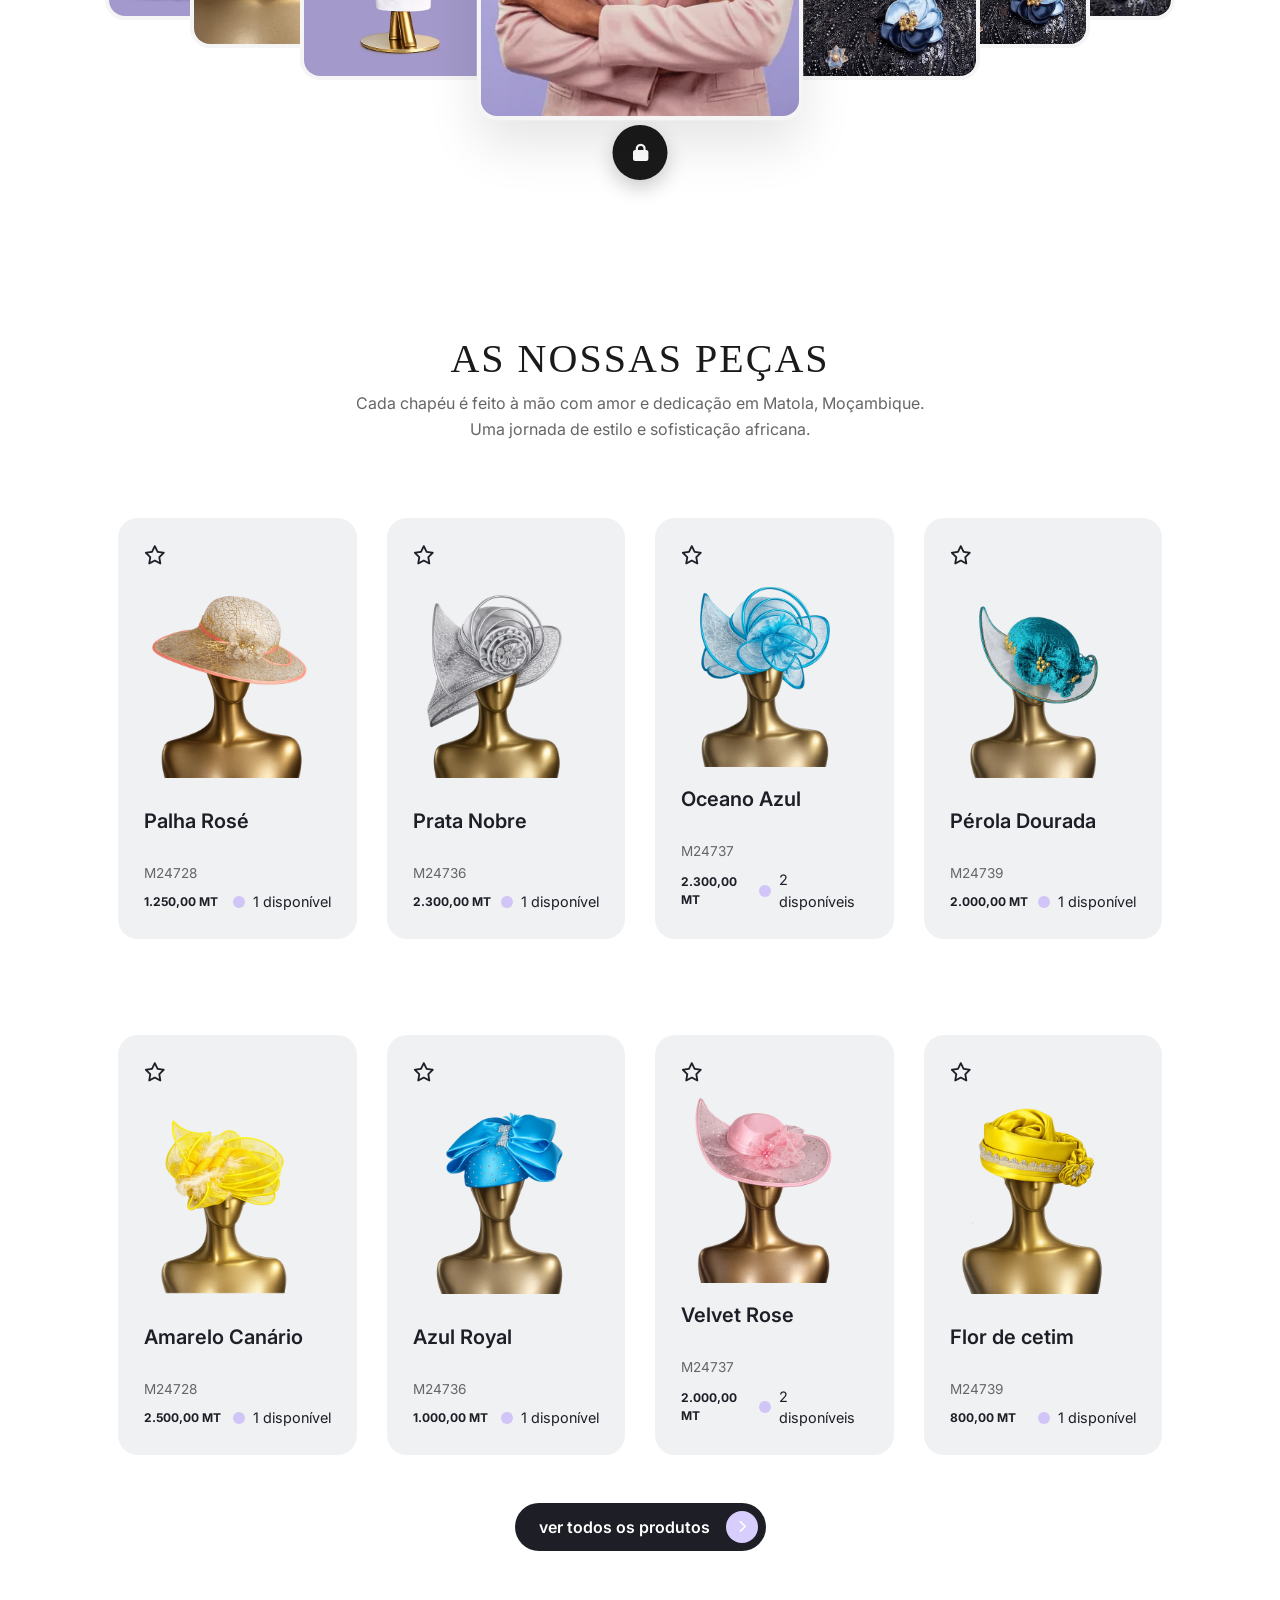
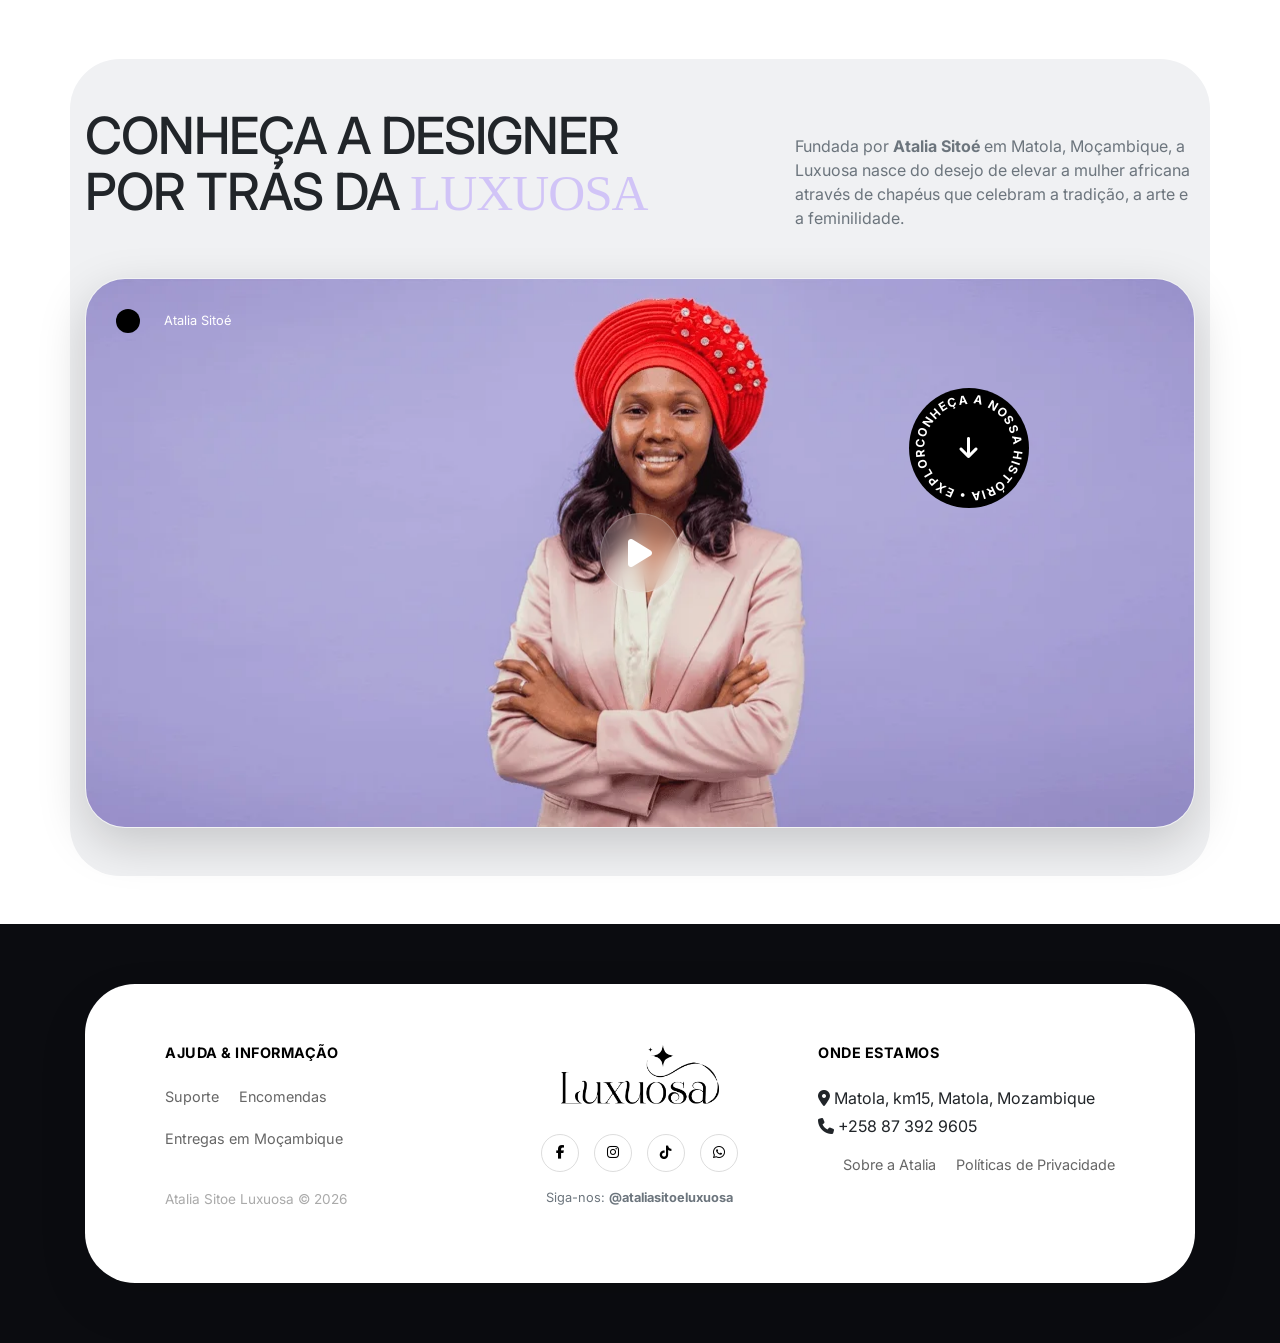
==== commit 6a520918: "faicon" ====
--- a/index.html
+++ b/index.html
@@ -35,6 +35,7 @@
     <link href="https://fonts.googleapis.com/css2?family=Inter:wght@400;500;600;700&display=swap" rel="stylesheet">
     <link href="https://fonts.googleapis.com/css2?family=Dancing+Script:wght@400;700&display=swap" rel="stylesheet">
     <link rel="stylesheet" href="style.css">
+    <link rel="icon" href="/favicon.svg" type="image/svg+xml">
 </head>
 
 <body>
--- a/style.css
+++ b/style.css
@@ -1078,7 +1078,7 @@
         display: none;
     }
 
-    /* Lado direito: imagem luxc.png ocupando metade direita do card */
+    /* Lado direito: imagem luxc.webp ocupando metade direita do card */
     .right-side {
         background: transparent;
         padding: 0;
@@ -1095,7 +1095,7 @@
     }
 
     .product-image {
-        content: url('luxc.png');
+        content: url('luxc.webp');
         position: absolute;
         bottom: 0;
         right: 0;
